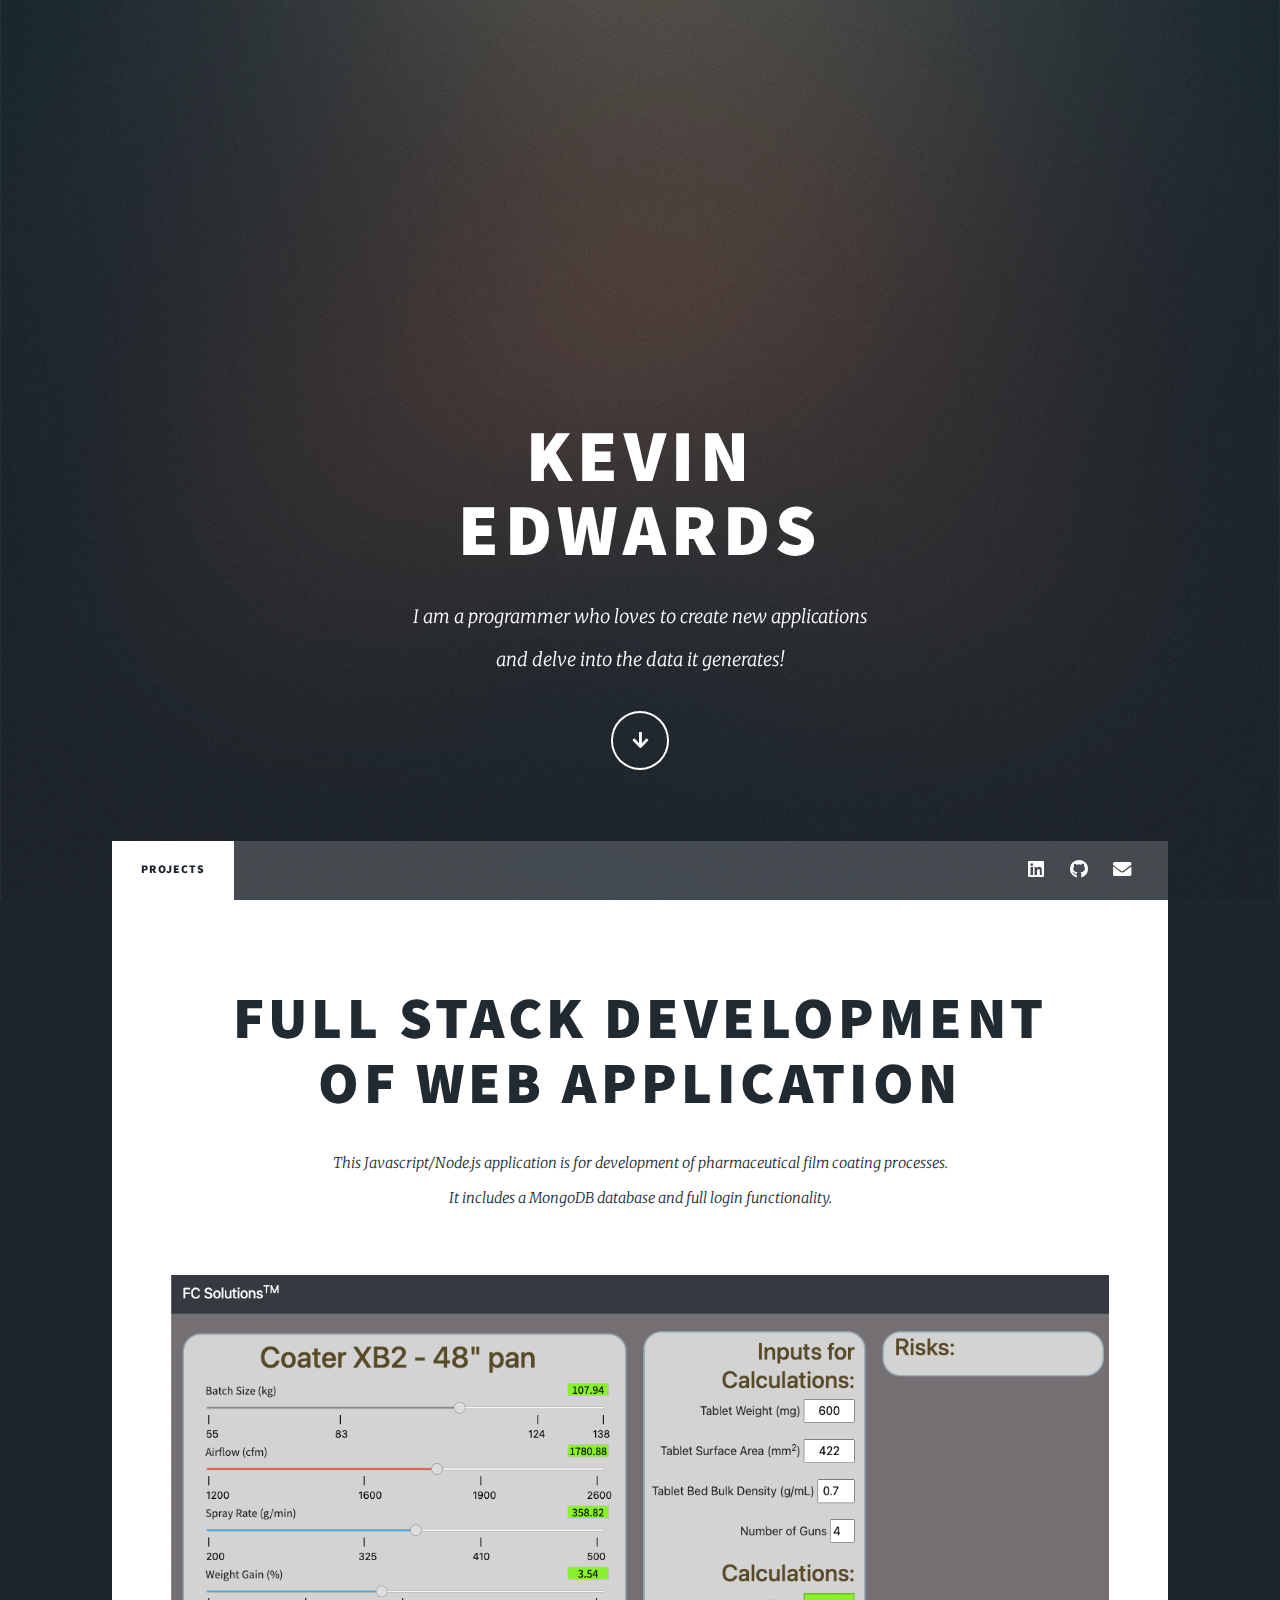
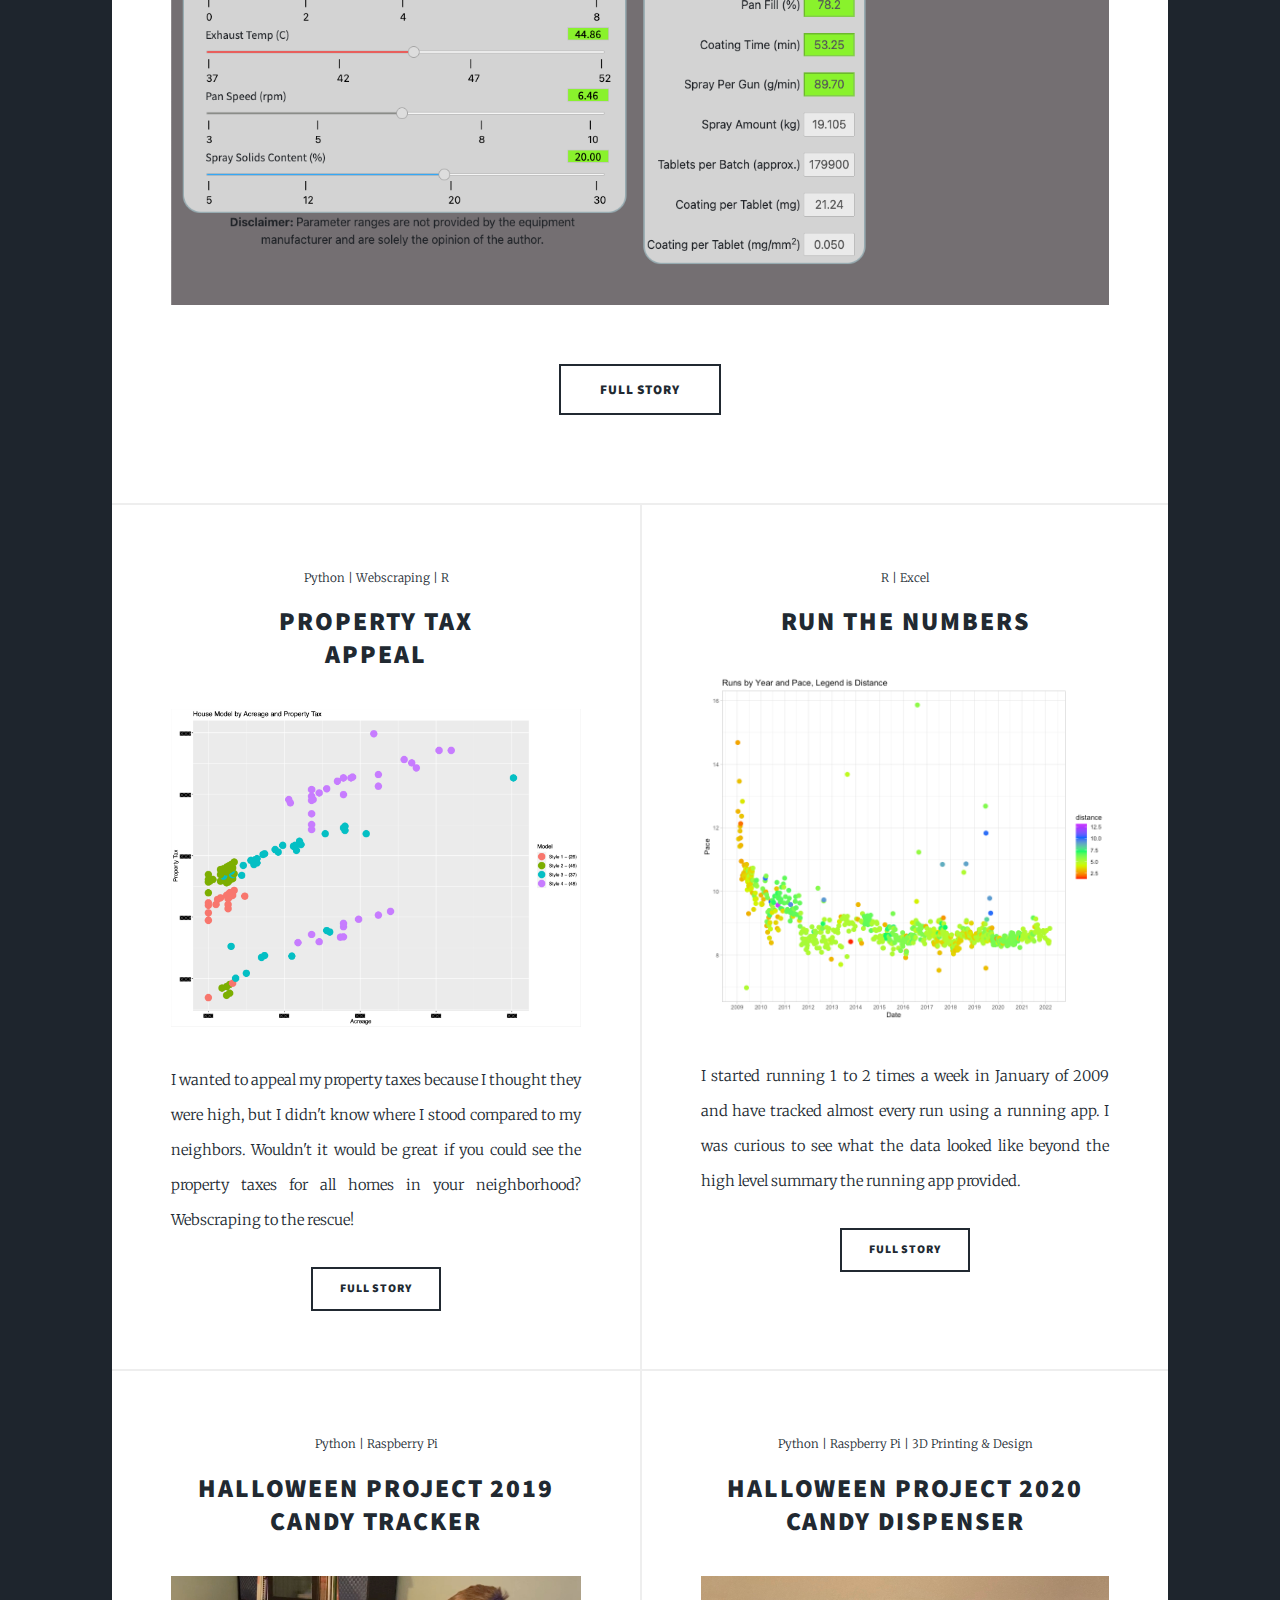
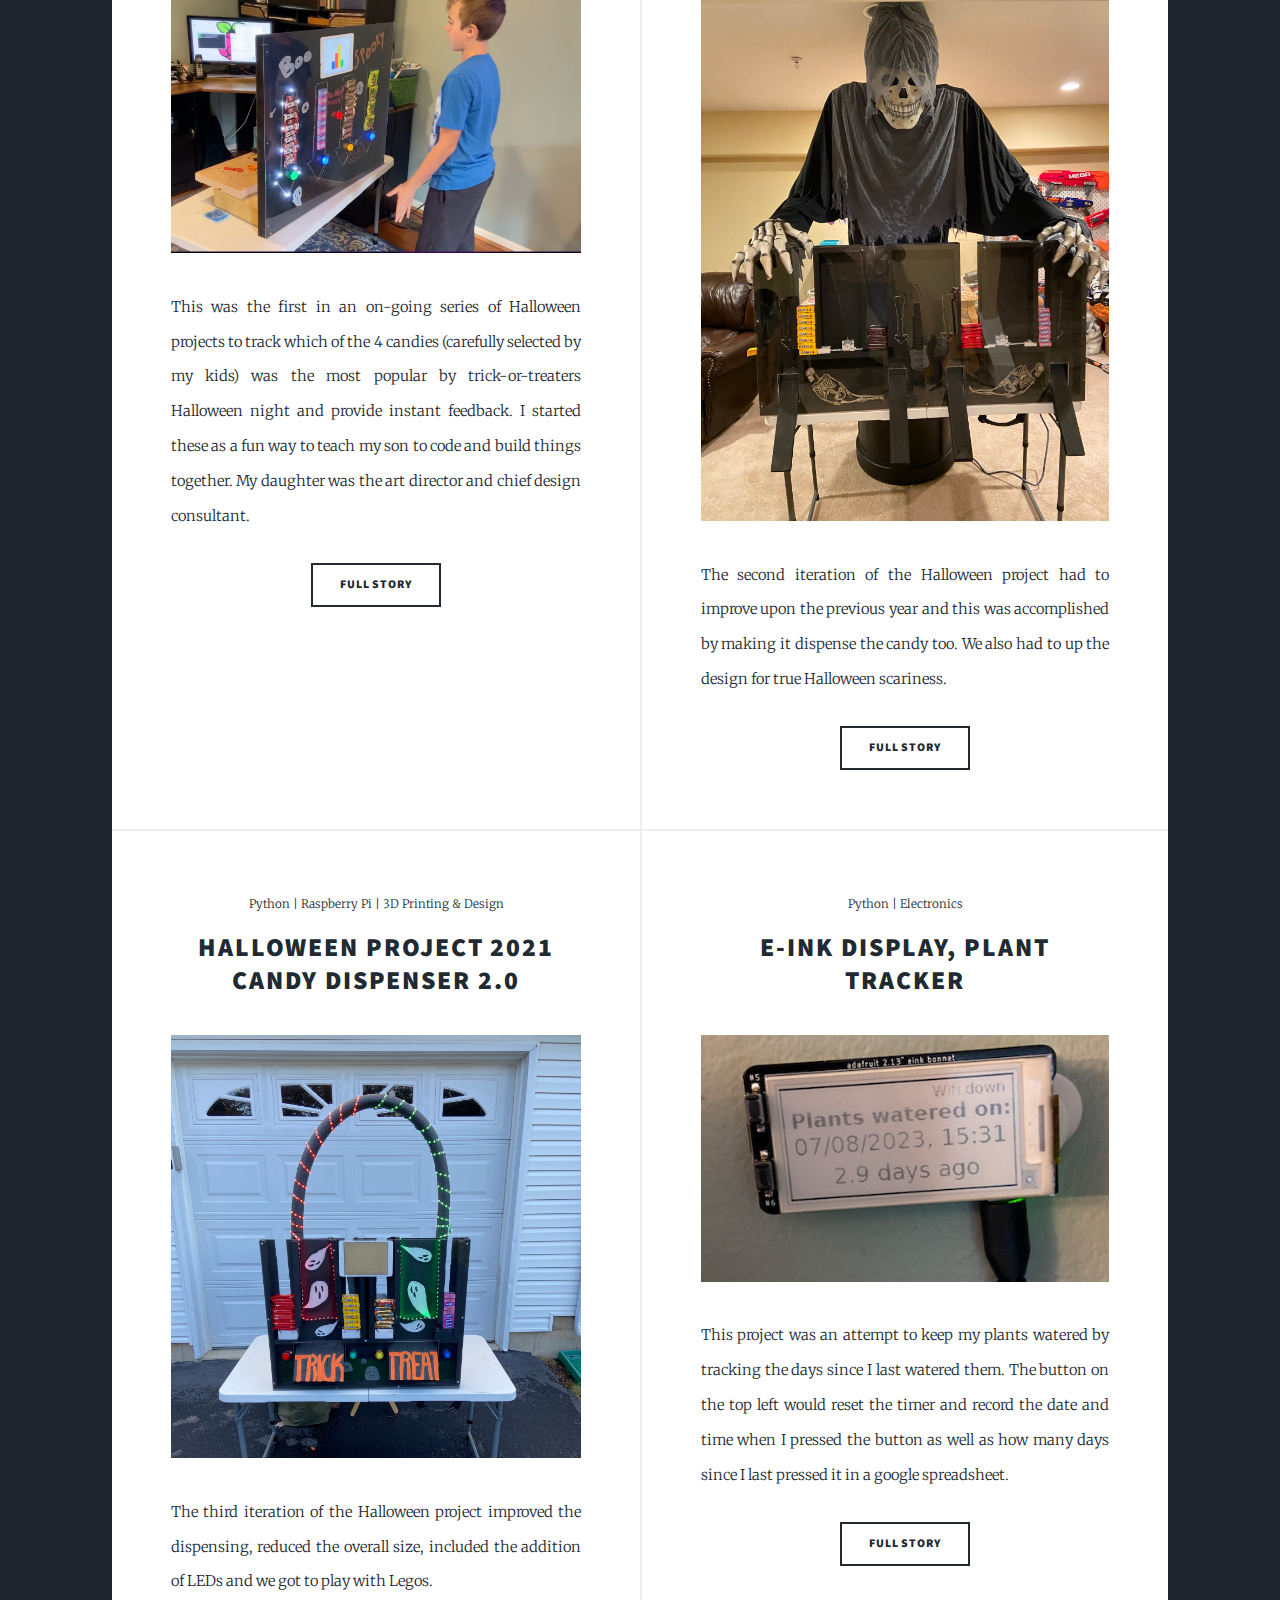
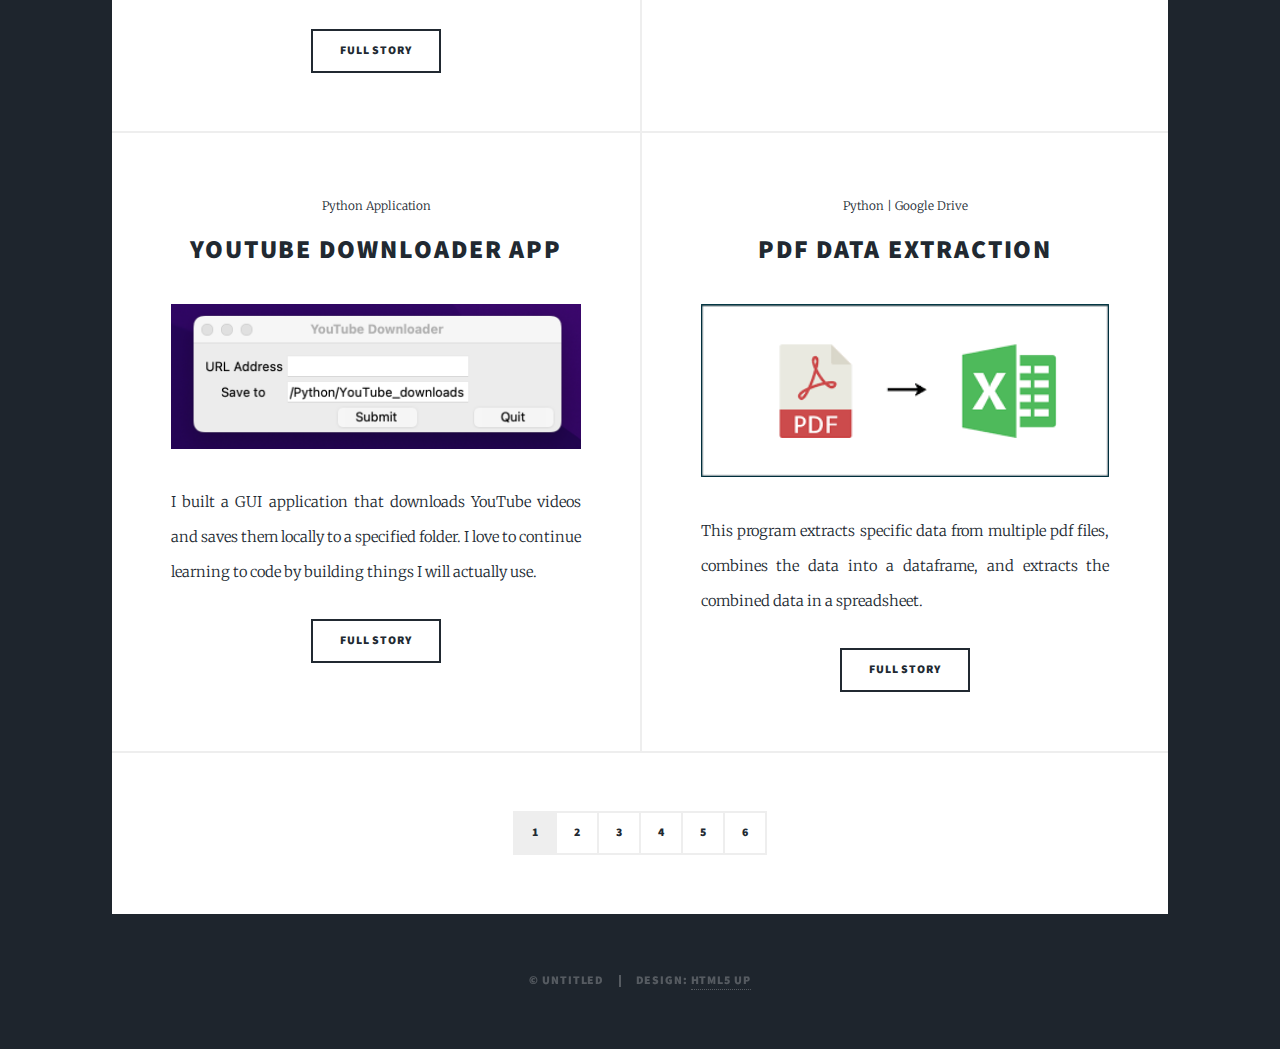
==== index.html @ 6d611a6f "Update index.html" ====
<!DOCTYPE HTML>
<!--
https://www.youtube.com/watch?v=u-RLu_8kwA0
-->
<html>
	<head>
		<title>Kevin Edwards</title>
		<meta charset="utf-8" />
		<meta name="viewport" content="width=device-width, initial-scale=1, user-scalable=no" />
		<link rel="stylesheet" href="assets/css/main.css" />
		<noscript><link rel="stylesheet" href="assets/css/noscript.css" /></noscript>
	</head>
	<body class="is-preload">

		<!-- Wrapper -->
			<div id="wrapper" class="fade-in">

				<!-- Intro -->
					<div id="intro">
						<h1>Kevin<br />
						Edwards</h1>
						<p>I am a programmer who loves to create new applications <br />and delve into the data it generates!</p>
						<ul class="actions">
							<li><a href="#header" class="button icon solid solo fa-arrow-down scrolly">Continue</a></li>
						</ul>
					</div>

				<!-- Header -->
					<!-- <header id="header">
						<a href="index.html" class="logo">Massively</a>
					</header> -->

				<!-- Nav -->
					<nav id="nav">
						<ul class="links">
							<li class="active"><a href="index.html">Projects</a></li>
							<!-- <li><a href="generic.html">Generic Page</a></li> -->
							<!-- <li><a href="elements.html">Elements Reference</a></li> -->
						</ul>
						<ul class="icons">
							<li><a href="https://www.linkedin.com/in/kevin-edwards-a8335911/" class="icon brands fa-linkedin"><span class="label">LinkedIn</span></a></li>
							<li><a href="https://github.com/kedwards0107" class="icon brands fa-github"><span class="label">GitHub</span></a></li>
							<li><a href="mailto: kedwards0107@gmail.com" class="icon solid fa-envelope"><span class="label">Email</span></a></li>
						</ul>
					</nav>

				<!-- Main -->
					<div id="main">

						<!-- Featured Post -->
							<article class="post featured">
								<header class="major">
									<!-- <span class="date">April 25, 2017</span> -->
									<h2><a href="webapp.html">Full Stack Development <br />
									of Web Application</a></h2>
									<p>This Javascript/Node.js application is for development of pharmaceutical film coating processes. <br />
										It includes a MongoDB database and full login functionality.</p>
								</header>
								<a href="webapp.html" class="image main"><img src="images/web_app4.png" alt="" /></a>
								<ul class="actions special">
									<li><a href="webapp.html" class="button large">Full Story</a></li>
								</ul>
							</article>

						<!-- Posts -->
							<section class="posts">
								<article>
									<header>
										<span class="date">Python | Webscraping | R</span>
										<h2><a href="Property_tax.html">Property Tax<br />
										Appeal </a></h2>
									</header>
									<a href="Property_tax.html" class="image fit"><img src="images/Property_tax.png" alt="" /></a>
									<p>I wanted to appeal my property taxes because I thought they were high, but I didn't know where I stood compared to my neighbors. Wouldn't it would be great if you could see the property taxes for all homes in your neighborhood? Webscraping to the rescue! </p>
									<ul class="actions special">
										<li><a href="Property_tax.html" class="button">Full Story</a></li>
									</ul>
								</article>
								<article>
									<header>
										<span class="date"> R | Excel</span>
										<h2><a href="Run_Data.html">Run the Numbers</a></h2>
									</header>
									<a href="Run_Data.html" class="image fit"><img src="images/Runs_Year_Pace.png" alt="" /></a>
									<p>I started running 1 to 2 times a week in January of 2009 and have tracked almost every run using a running app. I was curious to see what the data looked like beyond the high level summary the running app provided. </p>
									<ul class="actions special">
										<li><a href="Run_Data.html" class="button">Full Story</a></li>
									</ul>
								</article>
								<article>
									<header>
										<span class="date">Python | Raspberry Pi </span>
										<h2><a href="halloween2019.html">Halloween Project 2019<br />
										Candy Tracker</a></h2>
									</header>
									<a href="halloween2019.html" class="image fit"><img src="images/2019_finished.jpg" alt="" /></a>
									<p>This was the first in an on-going series of Halloween projects to track which of the 4 candies (carefully selected by my kids) was the most popular by trick-or-treaters Halloween night and provide instant feedback. I started these as a fun way to teach my son to code and build things together. My daughter was the art director and chief design consultant.</p>
									<ul class="actions special">
										<li><a href="halloween2019.html" class="button">Full Story</a></li>
									</ul>
								</article>
								<article>
									<header>
										<span class="date">Python | Raspberry Pi | 3D Printing & Design</span>
										<h2><a href="halloween2020.html">Halloween Project 2020<br />
										Candy Dispenser</a></h2>
									</header>
									<a href="halloween2020.html" class="image fit"><img src="images/2020_finished.jpg" alt="" /></a>
									<p>The second iteration of the Halloween project had to improve upon the previous year and this was accomplished by making it dispense the candy too. We also had to up the design for true Halloween scariness.</p>
									<ul class="actions special">
										<li><a href="halloween2020.html" class="button">Full Story</a></li>
									</ul>
								</article>
								<article>
									<header>
										<span class="date">Python | Raspberry Pi | 3D Printing & Design</span>
										<h2><a href="halloween2021.html">Halloween Project 2021<br />
										candy dispenser 2.0</a></h2>
									</header>
									<a href="halloween2021.html" class="image fit"><img src="images/2021_finished2.JPG" alt="" /></a>
									<p>The third iteration of the Halloween project improved the dispensing, reduced the overall size, included the addition of LEDs and we got to play with Legos.</p>
									<ul class="actions special">
										<li><a href="halloween2021.html" class="button">Full Story</a></li>
									</ul>
								</article>
								<article>
									<header>
										<span class="date">Python | Electronics </span>
										<h2><a href="#">E-Ink Display, Plant Tracker</a></h2>
									</header>
									<a href="eink.html" class="image fit"><img src="images/eink.png" alt="" /></a>
									<p> This project was an attempt to keep my plants watered by tracking the days since I last watered them. The button on the top left would reset the timer and record the date and time when I pressed the button as well as how many days since I last pressed it in a google spreadsheet.</p>
									<ul class="actions special">
										<li><a href="eink.html" class="button">Full Story</a></li>
									</ul>
								</article>
								<article>
									<header>
										<span class="date">Python Application</span>
										<h2><a href="YouTubeApp.html">YouTube Downloader App</a></h2>
									</header>
									<a href="YouTubeApp.html" class="image fit"><img src="images/YouTube_App_picture.png" alt="" /></a>
									<p> I built a GUI application that downloads YouTube videos and saves them locally to a specified folder. I love to continue learning to code by building things I will actually use.</p>
									<ul class="actions special">
										<li><a href="YouTubeApp.html" class="button">Full Story</a></li>
									</ul>
								</article>
								<article>
									<header>
										<span class="date">Python | Google Drive </span>
										<h2><a href="#">PDF Data Extraction</a></h2>
									</header>
									<a href="#" class="image fit"><img src="images/pdf_to_excel.png" alt="" /></a>
									<p> This program extracts specific data from multiple pdf files, combines the data into a dataframe, and extracts the combined data in a spreadsheet.</p>
									<ul class="actions special">
										<li><a href="pdf.html" class="button">Full Story</a></li>
									</ul>
								</article>
								
<!-- 								<article>
									<header>
										<span class="date">Python | Webscraping | R</span>
										<h2><a href="#">Under Construction</a></h2>
									</header>
									<a href="#" class="image fit"><img src="https://images.unsplash.com/photo-1625470496744-a01bf36a262f?ixlib=rb-1.2.1&ixid=MnwxMjA3fDB8MHxzZWFyY2h8NXx8dW5kZXIlMjBjb25zdHJ1Y3Rpb258ZW58MHx8MHx8&auto=format&fit=crop&w=500&q=60" alt="" /></a>
									<p> Thank you for your patience as we work to bring you more programming and data analytic magic.</p>
									<ul class="actions special">
										<li><a href="#" class="button">Full Story</a></li>
									</ul>
								</article> -->
							</section>

						<!-- Footer -->
							<footer>
								<div class="pagination">
									<!--<a href="#" class="previous">Prev</a>-->
									<a href="index.html" class="page active">1</a>
									<a href="webapp.html" class="page">2</a>
									<a href="halloween2019.html" class="page">3</a>
									<!-- <span class="extra">&hellip;</span> -->
									<a href="halloween2020.html" class="page">4</a>
									<a href="halloween2021.html" class="page">5</a>
									<a href="Property_tax.html" class="page">6</a>
									<!-- <a href="#" class="next">Next</a> -->
								</div>
							</footer>

					</div>

				<!-- Footer -->
					<!-- <footer id="footer">
						<section>
							<form method="post" action="#">
								<div class="fields">
									<div class="field">
										<label for="name">Name</label>
										<input type="text" name="name" id="name" />
									</div>
									<div class="field">
										<label for="email">Email</label>
										<input type="text" name="email" id="email" />
									</div>
									<div class="field">
										<label for="message">Message</label>
										<textarea name="message" id="message" rows="3"></textarea>
									</div>
								</div>
								<ul class="actions">
									<li><input type="submit" value="Send Message" /></li>
								</ul>
							</form>
						</section>
						<section class="split contact">
							<section class="alt">
								<h3>Address</h3>
								<p>1234 Somewhere Road #87257<br />
								Nashville, TN 00000-0000</p>
							</section>
							<section>
								<h3>Phone</h3>
								<p><a href="#">(000) 000-0000</a></p>
							</section>
							<section>
								<h3>Email</h3>
								<p><a href="#">info@untitled.tld</a></p>
							</section>
							<section>
								<h3>Social</h3>
								<ul class="icons alt">
									<li><a href="#" class="icon brands alt fa-twitter"><span class="label">Twitter</span></a></li>
									<li><a href="#" class="icon brands alt fa-facebook-f"><span class="label">Facebook</span></a></li>
									<li><a href="#" class="icon brands alt fa-instagram"><span class="label">Instagram</span></a></li>
									<li><a href="#" class="icon brands alt fa-github"><span class="label">GitHub</span></a></li>
								</ul>
							</section>
						</section>
					</footer> -->

				<!-- Copyright -->
					<div id="copyright">
						<ul><li>&copy; Untitled</li><li>Design: <a href="https://html5up.net">HTML5 UP</a></li></ul>
					</div>

			</div>

		<!-- Scripts -->
			<script src="assets/js/jquery.min.js"></script>
			<script src="assets/js/jquery.scrollex.min.js"></script>
			<script src="assets/js/jquery.scrolly.min.js"></script>
			<script src="assets/js/browser.min.js"></script>
			<script src="assets/js/breakpoints.min.js"></script>
			<script src="assets/js/util.js"></script>
			<script src="assets/js/main.js"></script>

	</body>
</html>
---- assets/css/main.css ----
@import url(fontawesome-all.min.css);
@import url("https://fonts.googleapis.com/css?family=Merriweather:300,700,300italic,700italic|Source+Sans+Pro:900");

/*
	Massively by HTML5 UP
	html5up.net | @ajlkn
	Free for personal and commercial use under the CCA 3.0 license (html5up.net/license)
*/

html, body, div, span, applet, object,
iframe, h1, h2, h3, h4, h5, h6, p, blockquote,
pre, a, abbr, acronym, address, big, cite,
code, del, dfn, em, img, ins, kbd, q, s, samp,
small, strike, strong, sub, sup, tt, var, b,
u, i, center, dl, dt, dd, ol, ul, li, fieldset,
form, label, legend, table, caption, tbody,
tfoot, thead, tr, th, td, article, aside,
canvas, details, embed, figure, figcaption,
footer, header, hgroup, menu, nav, output, ruby,
section, summary, time, mark, audio, video {
	margin: 0;
	padding: 0;
	border: 0;
	font-size: 100%;
	font: inherit;
	vertical-align: baseline;}

article, aside, details, figcaption, figure,
footer, header, hgroup, menu, nav, section {
	display: block;}

body {
	line-height: 1;
}

ol, ul {
	list-style: none;
}

blockquote, q {
	quotes: none;
}

	blockquote:before, blockquote:after, q:before, q:after {
		content: '';
		content: none;
	}

table {
	border-collapse: collapse;
	border-spacing: 0;
}

body {
	-webkit-text-size-adjust: none;
}

mark {
	background-color: transparent;
	color: inherit;
}

input::-moz-focus-inner {
	border: 0;
	padding: 0;
}

input, select, textarea {
	-moz-appearance: none;
	-webkit-appearance: none;
	-ms-appearance: none;
	appearance: none;
}

/* Basic */

	@-ms-viewport {
		width: device-width;
	}

	body {
		-ms-overflow-style: scrollbar;
	}

	@media screen and (max-width: 480px) {

		html, body {
			min-width: 320px;
		}

	}

	html {
		box-sizing: border-box;
	}

	*, *:before, *:after {
		box-sizing: inherit;
	}

	body {
		background-color: #1e252d;
	}

		body.is-preload *, body.is-preload *:before, body.is-preload *:after {
			-moz-animation: none !important;
			-webkit-animation: none !important;
			-ms-animation: none !important;
			animation: none !important;
			-moz-transition: none !important;
			-webkit-transition: none !important;
			-ms-transition: none !important;
			transition: none !important;
		}

/* Type */

	html {
		font-size: 16pt;
	}

		@media screen and (max-width: 1680px) {

			html {
				font-size: 12pt;
			}

		}

		@media screen and (max-width: 1280px) {

			html {
				font-size: 11pt;
			}

		}

		@media screen and (max-width: 360px) {

			html {
				font-size: 10pt;
			}

		}

	body {
		color: #212931;
	}

	body, input, select, textarea {
		font-family: "Merriweather", Georgia, serif;
		font-weight: 300;
		font-size: 1rem;
		line-height: 2.375;
	}

	a {
		-moz-transition: color 0.2s ease-in-out, background-color 0.2s ease-in-out, border-color 0.2s ease-in-out, box-shadow 0.2s ease-in-out;
		-webkit-transition: color 0.2s ease-in-out, background-color 0.2s ease-in-out, border-color 0.2s ease-in-out, box-shadow 0.2s ease-in-out;
		-ms-transition: color 0.2s ease-in-out, background-color 0.2s ease-in-out, border-color 0.2s ease-in-out, box-shadow 0.2s ease-in-out;
		transition: color 0.2s ease-in-out, background-color 0.2s ease-in-out, border-color 0.2s ease-in-out, box-shadow 0.2s ease-in-out;
		border-bottom: dotted 1px;
		text-decoration: none;
	}

		a:hover {
			border-bottom-color: transparent;
		}

	strong, b {
		font-weight: 600;
	}

	em, i {
		font-style: italic;
	}

	p {
		text-align: justify;
		margin: 0 0 2rem 0;
	}

	h1, h2, h3, h4, h5, h6 {
		font-family: "Source Sans Pro", Helvetica, sans-serif;
		font-weight: 900;
		line-height: 1.5;
		letter-spacing: 0.075em;
		text-transform: uppercase;
		margin: 0 0 1rem 0;
	}

		h1 a, h2 a, h3 a, h4 a, h5 a, h6 a {
			border-bottom: 0;
			color: inherit;
			text-decoration: none;
		}

	h1 {
		font-size: 4rem;
		line-height: 1.1;
		margin: 0 0 2rem 0;
	}

	h2 {
		font-size: 1.75rem;
		line-height: 1.3;
		margin: 0 0 1.5rem 0;
	}

	h3 {
		font-size: 1.25rem;
		margin: 0 0 1.5rem 0;
	}

	h4 {
		font-size: 1rem;
	}

	h5 {
		font-size: 0.9rem;
	}

	h6 {
		font-size: 0.8rem;
	}

	sub {
		font-size: 0.8rem;
		position: relative;
		top: 0.5rem;
	}

	sup {
		font-size: 0.8rem;
		position: relative;
		top: -0.5rem;
	}

	blockquote {
		border-left: solid 4px;
		font-style: italic;
		margin: 0 0 2rem 0;
		padding: 0.5rem 0 0.5rem 2rem;
	}

	code {
		border: solid 2px;
		font-family: "Courier New", monospace;
		font-size: 0.9rem;
		margin: 0 0.25rem;
		padding: 0.25rem 0.65rem;
	}

	pre {
		-webkit-overflow-scrolling: touch;
		font-family: "Courier New", monospace;
		font-size: 0.9rem;
		margin: 0 0 2rem 0;
	}

		pre code {
			display: block;
			line-height: 1.75;
			padding: 1rem 1.5rem;
			overflow-x: auto;
		}

	hr {
		border: 0;
		border-bottom: solid 2px;
		margin: 3rem 0;
	}

		hr.major {
			margin: 5rem 0;
		}

	.align-left {
		text-align: left;
	}

	.align-center {
		text-align: center;
	}

	.align-right {
		text-align: right;
	}

	input, select, textarea {
		color: #212931;
	}

	a {
		color: #212931;
		border-bottom-color: rgba(33, 41, 49, 0.5);
	}

		a:hover {
			border-bottom-color: transparent;
			color: #18bfef !important;
		}

	strong, b {
		color: #212931;
	}

	h1, h2, h3, h4, h5, h6 {
		color: #212931;
	}

	blockquote {
		border-left-color: #eeeeee;
	}

	code {
		background: rgba(220, 220, 220, 0.25);
		border-color: #eeeeee;
	}

	hr {
		border-bottom-color: #eeeeee;
	}

/* Row */

	.row {
		display: flex;
		flex-wrap: wrap;
		box-sizing: border-box;
		align-items: stretch;
	}

		.row > * {
			box-sizing: border-box;
		}

		.row.gtr-uniform > * > :last-child {
			margin-bottom: 0;
		}

		.row.aln-left {
			justify-content: flex-start;
		}

		.row.aln-center {
			justify-content: center;
		}

		.row.aln-right {
			justify-content: flex-end;
		}

		.row.aln-top {
			align-items: flex-start;
		}

		.row.aln-middle {
			align-items: center;
		}

		.row.aln-bottom {
			align-items: flex-end;
		}

		.row > .imp {
			order: -1;
		}

		.row > .col-1 {
			width: 8.33333%;
		}

		.row > .off-1 {
			margin-left: 8.33333%;
		}

		.row > .col-2 {
			width: 16.66667%;
		}

		.row > .off-2 {
			margin-left: 16.66667%;
		}

		.row > .col-3 {
			width: 25%;
		}

		.row > .off-3 {
			margin-left: 25%;
		}

		.row > .col-4 {
			width: 33.33333%;
		}

		.row > .off-4 {
			margin-left: 33.33333%;
		}

		.row > .col-5 {
			width: 41.66667%;
		}

		.row > .off-5 {
			margin-left: 41.66667%;
		}

		.row > .col-6 {
			width: 50%;
		}

		.row > .off-6 {
			margin-left: 50%;
		}

		.row > .col-7 {
			width: 58.33333%;
		}

		.row > .off-7 {
			margin-left: 58.33333%;
		}

		.row > .col-8 {
			width: 66.66667%;
		}

		.row > .off-8 {
			margin-left: 66.66667%;
		}

		.row > .col-9 {
			width: 75%;
		}

		.row > .off-9 {
			margin-left: 75%;
		}

		.row > .col-10 {
			width: 83.33333%;
		}

		.row > .off-10 {
			margin-left: 83.33333%;
		}

		.row > .col-11 {
			width: 91.66667%;
		}

		.row > .off-11 {
			margin-left: 91.66667%;
		}

		.row > .col-12 {
			width: 100%;
		}

		.row > .off-12 {
			margin-left: 100%;
		}

		.row.gtr-0 {
			margin-top: 0;
			margin-left: 0rem;
		}

			.row.gtr-0 > * {
				padding: 0 0 0 0rem;
			}

			.row.gtr-0.gtr-uniform {
				margin-top: 0rem;
			}

				.row.gtr-0.gtr-uniform > * {
					padding-top: 0rem;
				}

		.row.gtr-25 {
			margin-top: 0;
			margin-left: -0.375rem;
		}

			.row.gtr-25 > * {
				padding: 0 0 0 0.375rem;
			}

			.row.gtr-25.gtr-uniform {
				margin-top: -0.375rem;
			}

				.row.gtr-25.gtr-uniform > * {
					padding-top: 0.375rem;
				}

		.row.gtr-50 {
			margin-top: 0;
			margin-left: -0.75rem;
		}

			.row.gtr-50 > * {
				padding: 0 0 0 0.75rem;
			}

			.row.gtr-50.gtr-uniform {
				margin-top: -0.75rem;
			}

				.row.gtr-50.gtr-uniform > * {
					padding-top: 0.75rem;
				}

		.row {
			margin-top: 0;
			margin-left: -1.5rem;
		}

			.row > * {
				padding: 0 0 0 1.5rem;
			}

			.row.gtr-uniform {
				margin-top: -1.5rem;
			}

				.row.gtr-uniform > * {
					padding-top: 1.5rem;
				}

		.row.gtr-150 {
			margin-top: 0;
			margin-left: -2.25rem;
		}

			.row.gtr-150 > * {
				padding: 0 0 0 2.25rem;
			}

			.row.gtr-150.gtr-uniform {
				margin-top: -2.25rem;
			}

				.row.gtr-150.gtr-uniform > * {
					padding-top: 2.25rem;
				}

		.row.gtr-200 {
			margin-top: 0;
			margin-left: -3rem;
		}

			.row.gtr-200 > * {
				padding: 0 0 0 3rem;
			}

			.row.gtr-200.gtr-uniform {
				margin-top: -3rem;
			}

				.row.gtr-200.gtr-uniform > * {
					padding-top: 3rem;
				}

		@media screen and (max-width: 1680px) {

			.row {
				display: flex;
				flex-wrap: wrap;
				box-sizing: border-box;
				align-items: stretch;
			}

				.row > * {
					box-sizing: border-box;
				}

				.row.gtr-uniform > * > :last-child {
					margin-bottom: 0;
				}

				.row.aln-left {
					justify-content: flex-start;
				}

				.row.aln-center {
					justify-content: center;
				}

				.row.aln-right {
					justify-content: flex-end;
				}

				.row.aln-top {
					align-items: flex-start;
				}

				.row.aln-middle {
					align-items: center;
				}

				.row.aln-bottom {
					align-items: flex-end;
				}

				.row > .imp-xlarge {
					order: -1;
				}

				.row > .col-1-xlarge {
					width: 8.33333%;
				}

				.row > .off-1-xlarge {
					margin-left: 8.33333%;
				}

				.row > .col-2-xlarge {
					width: 16.66667%;
				}

				.row > .off-2-xlarge {
					margin-left: 16.66667%;
				}

				.row > .col-3-xlarge {
					width: 25%;
				}

				.row > .off-3-xlarge {
					margin-left: 25%;
				}

				.row > .col-4-xlarge {
					width: 33.33333%;
				}

				.row > .off-4-xlarge {
					margin-left: 33.33333%;
				}

				.row > .col-5-xlarge {
					width: 41.66667%;
				}

				.row > .off-5-xlarge {
					margin-left: 41.66667%;
				}

				.row > .col-6-xlarge {
					width: 50%;
				}

				.row > .off-6-xlarge {
					margin-left: 50%;
				}

				.row > .col-7-xlarge {
					width: 58.33333%;
				}

				.row > .off-7-xlarge {
					margin-left: 58.33333%;
				}

				.row > .col-8-xlarge {
					width: 66.66667%;
				}

				.row > .off-8-xlarge {
					margin-left: 66.66667%;
				}

				.row > .col-9-xlarge {
					width: 75%;
				}

				.row > .off-9-xlarge {
					margin-left: 75%;
				}

				.row > .col-10-xlarge {
					width: 83.33333%;
				}

				.row > .off-10-xlarge {
					margin-left: 83.33333%;
				}

				.row > .col-11-xlarge {
					width: 91.66667%;
				}

				.row > .off-11-xlarge {
					margin-left: 91.66667%;
				}

				.row > .col-12-xlarge {
					width: 100%;
				}

				.row > .off-12-xlarge {
					margin-left: 100%;
				}

				.row.gtr-0 {
					margin-top: 0;
					margin-left: 0rem;
				}

					.row.gtr-0 > * {
						padding: 0 0 0 0rem;
					}

					.row.gtr-0.gtr-uniform {
						margin-top: 0rem;
					}

						.row.gtr-0.gtr-uniform > * {
							padding-top: 0rem;
						}

				.row.gtr-25 {
					margin-top: 0;
					margin-left: -0.375rem;
				}

					.row.gtr-25 > * {
						padding: 0 0 0 0.375rem;
					}

					.row.gtr-25.gtr-uniform {
						margin-top: -0.375rem;
					}

						.row.gtr-25.gtr-uniform > * {
							padding-top: 0.375rem;
						}

				.row.gtr-50 {
					margin-top: 0;
					margin-left: -0.75rem;
				}

					.row.gtr-50 > * {
						padding: 0 0 0 0.75rem;
					}

					.row.gtr-50.gtr-uniform {
						margin-top: -0.75rem;
					}

						.row.gtr-50.gtr-uniform > * {
							padding-top: 0.75rem;
						}

				.row {
					margin-top: 0;
					margin-left: -1.5rem;
				}

					.row > * {
						padding: 0 0 0 1.5rem;
					}

					.row.gtr-uniform {
						margin-top: -1.5rem;
					}

						.row.gtr-uniform > * {
							padding-top: 1.5rem;
						}

				.row.gtr-150 {
					margin-top: 0;
					margin-left: -2.25rem;
				}

					.row.gtr-150 > * {
						padding: 0 0 0 2.25rem;
					}

					.row.gtr-150.gtr-uniform {
						margin-top: -2.25rem;
					}

						.row.gtr-150.gtr-uniform > * {
							padding-top: 2.25rem;
						}

				.row.gtr-200 {
					margin-top: 0;
					margin-left: -3rem;
				}

					.row.gtr-200 > * {
						padding: 0 0 0 3rem;
					}

					.row.gtr-200.gtr-uniform {
						margin-top: -3rem;
					}

						.row.gtr-200.gtr-uniform > * {
							padding-top: 3rem;
						}

		}

		@media screen and (max-width: 1280px) {

			.row {
				display: flex;
				flex-wrap: wrap;
				box-sizing: border-box;
				align-items: stretch;
			}

				.row > * {
					box-sizing: border-box;
				}

				.row.gtr-uniform > * > :last-child {
					margin-bottom: 0;
				}

				.row.aln-left {
					justify-content: flex-start;
				}

				.row.aln-center {
					justify-content: center;
				}

				.row.aln-right {
					justify-content: flex-end;
				}

				.row.aln-top {
					align-items: flex-start;
				}

				.row.aln-middle {
					align-items: center;
				}

				.row.aln-bottom {
					align-items: flex-end;
				}

				.row > .imp-large {
					order: -1;
				}

				.row > .col-1-large {
					width: 8.33333%;
				}

				.row > .off-1-large {
					margin-left: 8.33333%;
				}

				.row > .col-2-large {
					width: 16.66667%;
				}

				.row > .off-2-large {
					margin-left: 16.66667%;
				}

				.row > .col-3-large {
					width: 25%;
				}

				.row > .off-3-large {
					margin-left: 25%;
				}

				.row > .col-4-large {
					width: 33.33333%;
				}

				.row > .off-4-large {
					margin-left: 33.33333%;
				}

				.row > .col-5-large {
					width: 41.66667%;
				}

				.row > .off-5-large {
					margin-left: 41.66667%;
				}

				.row > .col-6-large {
					width: 50%;
				}

				.row > .off-6-large {
					margin-left: 50%;
				}

				.row > .col-7-large {
					width: 58.33333%;
				}

				.row > .off-7-large {
					margin-left: 58.33333%;
				}

				.row > .col-8-large {
					width: 66.66667%;
				}

				.row > .off-8-large {
					margin-left: 66.66667%;
				}

				.row > .col-9-large {
					width: 75%;
				}

				.row > .off-9-large {
					margin-left: 75%;
				}

				.row > .col-10-large {
					width: 83.33333%;
				}

				.row > .off-10-large {
					margin-left: 83.33333%;
				}

				.row > .col-11-large {
					width: 91.66667%;
				}

				.row > .off-11-large {
					margin-left: 91.66667%;
				}

				.row > .col-12-large {
					width: 100%;
				}

				.row > .off-12-large {
					margin-left: 100%;
				}

				.row.gtr-0 {
					margin-top: 0;
					margin-left: 0rem;
				}

					.row.gtr-0 > * {
						padding: 0 0 0 0rem;
					}

					.row.gtr-0.gtr-uniform {
						margin-top: 0rem;
					}

						.row.gtr-0.gtr-uniform > * {
							padding-top: 0rem;
						}

				.row.gtr-25 {
					margin-top: 0;
					margin-left: -0.375rem;
				}

					.row.gtr-25 > * {
						padding: 0 0 0 0.375rem;
					}

					.row.gtr-25.gtr-uniform {
						margin-top: -0.375rem;
					}

						.row.gtr-25.gtr-uniform > * {
							padding-top: 0.375rem;
						}

				.row.gtr-50 {
					margin-top: 0;
					margin-left: -0.75rem;
				}

					.row.gtr-50 > * {
						padding: 0 0 0 0.75rem;
					}

					.row.gtr-50.gtr-uniform {
						margin-top: -0.75rem;
					}

						.row.gtr-50.gtr-uniform > * {
							padding-top: 0.75rem;
						}

				.row {
					margin-top: 0;
					margin-left: -1.5rem;
				}

					.row > * {
						padding: 0 0 0 1.5rem;
					}

					.row.gtr-uniform {
						margin-top: -1.5rem;
					}

						.row.gtr-uniform > * {
							padding-top: 1.5rem;
						}

				.row.gtr-150 {
					margin-top: 0;
					margin-left: -2.25rem;
				}

					.row.gtr-150 > * {
						padding: 0 0 0 2.25rem;
					}

					.row.gtr-150.gtr-uniform {
						margin-top: -2.25rem;
					}

						.row.gtr-150.gtr-uniform > * {
							padding-top: 2.25rem;
						}

				.row.gtr-200 {
					margin-top: 0;
					margin-left: -3rem;
				}

					.row.gtr-200 > * {
						padding: 0 0 0 3rem;
					}

					.row.gtr-200.gtr-uniform {
						margin-top: -3rem;
					}

						.row.gtr-200.gtr-uniform > * {
							padding-top: 3rem;
						}

		}

		@media screen and (max-width: 980px) {

			.row {
				display: flex;
				flex-wrap: wrap;
				box-sizing: border-box;
				align-items: stretch;
			}

				.row > * {
					box-sizing: border-box;
				}

				.row.gtr-uniform > * > :last-child {
					margin-bottom: 0;
				}

				.row.aln-left {
					justify-content: flex-start;
				}

				.row.aln-center {
					justify-content: center;
				}

				.row.aln-right {
					justify-content: flex-end;
				}

				.row.aln-top {
					align-items: flex-start;
				}

				.row.aln-middle {
					align-items: center;
				}

				.row.aln-bottom {
					align-items: flex-end;
				}

				.row > .imp-medium {
					order: -1;
				}

				.row > .col-1-medium {
					width: 8.33333%;
				}

				.row > .off-1-medium {
					margin-left: 8.33333%;
				}

				.row > .col-2-medium {
					width: 16.66667%;
				}

				.row > .off-2-medium {
					margin-left: 16.66667%;
				}

				.row > .col-3-medium {
					width: 25%;
				}

				.row > .off-3-medium {
					margin-left: 25%;
				}

				.row > .col-4-medium {
					width: 33.33333%;
				}

				.row > .off-4-medium {
					margin-left: 33.33333%;
				}

				.row > .col-5-medium {
					width: 41.66667%;
				}

				.row > .off-5-medium {
					margin-left: 41.66667%;
				}

				.row > .col-6-medium {
					width: 50%;
				}

				.row > .off-6-medium {
					margin-left: 50%;
				}

				.row > .col-7-medium {
					width: 58.33333%;
				}

				.row > .off-7-medium {
					margin-left: 58.33333%;
				}

				.row > .col-8-medium {
					width: 66.66667%;
				}

				.row > .off-8-medium {
					margin-left: 66.66667%;
				}

				.row > .col-9-medium {
					width: 75%;
				}

				.row > .off-9-medium {
					margin-left: 75%;
				}

				.row > .col-10-medium {
					width: 83.33333%;
				}

				.row > .off-10-medium {
					margin-left: 83.33333%;
				}

				.row > .col-11-medium {
					width: 91.66667%;
				}

				.row > .off-11-medium {
					margin-left: 91.66667%;
				}

				.row > .col-12-medium {
					width: 100%;
				}

				.row > .off-12-medium {
					margin-left: 100%;
				}

				.row.gtr-0 {
					margin-top: 0;
					margin-left: 0rem;
				}

					.row.gtr-0 > * {
						padding: 0 0 0 0rem;
					}

					.row.gtr-0.gtr-uniform {
						margin-top: 0rem;
					}

						.row.gtr-0.gtr-uniform > * {
							padding-top: 0rem;
						}

				.row.gtr-25 {
					margin-top: 0;
					margin-left: -0.375rem;
				}

					.row.gtr-25 > * {
						padding: 0 0 0 0.375rem;
					}

					.row.gtr-25.gtr-uniform {
						margin-top: -0.375rem;
					}

						.row.gtr-25.gtr-uniform > * {
							padding-top: 0.375rem;
						}

				.row.gtr-50 {
					margin-top: 0;
					margin-left: -0.75rem;
				}

					.row.gtr-50 > * {
						padding: 0 0 0 0.75rem;
					}

					.row.gtr-50.gtr-uniform {
						margin-top: -0.75rem;
					}

						.row.gtr-50.gtr-uniform > * {
							padding-top: 0.75rem;
						}

				.row {
					margin-top: 0;
					margin-left: -1.5rem;
				}

					.row > * {
						padding: 0 0 0 1.5rem;
					}

					.row.gtr-uniform {
						margin-top: -1.5rem;
					}

						.row.gtr-uniform > * {
							padding-top: 1.5rem;
						}

				.row.gtr-150 {
					margin-top: 0;
					margin-left: -2.25rem;
				}

					.row.gtr-150 > * {
						padding: 0 0 0 2.25rem;
					}

					.row.gtr-150.gtr-uniform {
						margin-top: -2.25rem;
					}

						.row.gtr-150.gtr-uniform > * {
							padding-top: 2.25rem;
						}

				.row.gtr-200 {
					margin-top: 0;
					margin-left: -3rem;
				}

					.row.gtr-200 > * {
						padding: 0 0 0 3rem;
					}

					.row.gtr-200.gtr-uniform {
						margin-top: -3rem;
					}

						.row.gtr-200.gtr-uniform > * {
							padding-top: 3rem;
						}

		}

		@media screen and (max-width: 736px) {

			.row {
				display: flex;
				flex-wrap: wrap;
				box-sizing: border-box;
				align-items: stretch;
			}

				.row > * {
					box-sizing: border-box;
				}

				.row.gtr-uniform > * > :last-child {
					margin-bottom: 0;
				}

				.row.aln-left {
					justify-content: flex-start;
				}

				.row.aln-center {
					justify-content: center;
				}

				.row.aln-right {
					justify-content: flex-end;
				}

				.row.aln-top {
					align-items: flex-start;
				}

				.row.aln-middle {
					align-items: center;
				}

				.row.aln-bottom {
					align-items: flex-end;
				}

				.row > .imp-small {
					order: -1;
				}

				.row > .col-1-small {
					width: 8.33333%;
				}

				.row > .off-1-small {
					margin-left: 8.33333%;
				}

				.row > .col-2-small {
					width: 16.66667%;
				}

				.row > .off-2-small {
					margin-left: 16.66667%;
				}

				.row > .col-3-small {
					width: 25%;
				}

				.row > .off-3-small {
					margin-left: 25%;
				}

				.row > .col-4-small {
					width: 33.33333%;
				}

				.row > .off-4-small {
					margin-left: 33.33333%;
				}

				.row > .col-5-small {
					width: 41.66667%;
				}

				.row > .off-5-small {
					margin-left: 41.66667%;
				}

				.row > .col-6-small {
					width: 50%;
				}

				.row > .off-6-small {
					margin-left: 50%;
				}

				.row > .col-7-small {
					width: 58.33333%;
				}

				.row > .off-7-small {
					margin-left: 58.33333%;
				}

				.row > .col-8-small {
					width: 66.66667%;
				}

				.row > .off-8-small {
					margin-left: 66.66667%;
				}

				.row > .col-9-small {
					width: 75%;
				}

				.row > .off-9-small {
					margin-left: 75%;
				}

				.row > .col-10-small {
					width: 83.33333%;
				}

				.row > .off-10-small {
					margin-left: 83.33333%;
				}

				.row > .col-11-small {
					width: 91.66667%;
				}

				.row > .off-11-small {
					margin-left: 91.66667%;
				}

				.row > .col-12-small {
					width: 100%;
				}

				.row > .off-12-small {
					margin-left: 100%;
				}

				.row.gtr-0 {
					margin-top: 0;
					margin-left: 0rem;
				}

					.row.gtr-0 > * {
						padding: 0 0 0 0rem;
					}

					.row.gtr-0.gtr-uniform {
						margin-top: 0rem;
					}

						.row.gtr-0.gtr-uniform > * {
							padding-top: 0rem;
						}

				.row.gtr-25 {
					margin-top: 0;
					margin-left: -0.375rem;
				}

					.row.gtr-25 > * {
						padding: 0 0 0 0.375rem;
					}

					.row.gtr-25.gtr-uniform {
						margin-top: -0.375rem;
					}

						.row.gtr-25.gtr-uniform > * {
							padding-top: 0.375rem;
						}

				.row.gtr-50 {
					margin-top: 0;
					margin-left: -0.75rem;
				}

					.row.gtr-50 > * {
						padding: 0 0 0 0.75rem;
					}

					.row.gtr-50.gtr-uniform {
						margin-top: -0.75rem;
					}

						.row.gtr-50.gtr-uniform > * {
							padding-top: 0.75rem;
						}

				.row {
					margin-top: 0;
					margin-left: -1.5rem;
				}

					.row > * {
						padding: 0 0 0 1.5rem;
					}

					.row.gtr-uniform {
						margin-top: -1.5rem;
					}

						.row.gtr-uniform > * {
							padding-top: 1.5rem;
						}

				.row.gtr-150 {
					margin-top: 0;
					margin-left: -2.25rem;
				}

					.row.gtr-150 > * {
						padding: 0 0 0 2.25rem;
					}

					.row.gtr-150.gtr-uniform {
						margin-top: -2.25rem;
					}

						.row.gtr-150.gtr-uniform > * {
							padding-top: 2.25rem;
						}

				.row.gtr-200 {
					margin-top: 0;
					margin-left: -3rem;
				}

					.row.gtr-200 > * {
						padding: 0 0 0 3rem;
					}

					.row.gtr-200.gtr-uniform {
						margin-top: -3rem;
					}

						.row.gtr-200.gtr-uniform > * {
							padding-top: 3rem;
						}

		}

		@media screen and (max-width: 480px) {

			.row {
				display: flex;
				flex-wrap: wrap;
				box-sizing: border-box;
				align-items: stretch;
			}

				.row > * {
					box-sizing: border-box;
				}

				.row.gtr-uniform > * > :last-child {
					margin-bottom: 0;
				}

				.row.aln-left {
					justify-content: flex-start;
				}

				.row.aln-center {
					justify-content: center;
				}

				.row.aln-right {
					justify-content: flex-end;
				}

				.row.aln-top {
					align-items: flex-start;
				}

				.row.aln-middle {
					align-items: center;
				}

				.row.aln-bottom {
					align-items: flex-end;
				}

				.row > .imp-xsmall {
					order: -1;
				}

				.row > .col-1-xsmall {
					width: 8.33333%;
				}

				.row > .off-1-xsmall {
					margin-left: 8.33333%;
				}

				.row > .col-2-xsmall {
					width: 16.66667%;
				}

				.row > .off-2-xsmall {
					margin-left: 16.66667%;
				}

				.row > .col-3-xsmall {
					width: 25%;
				}

				.row > .off-3-xsmall {
					margin-left: 25%;
				}

				.row > .col-4-xsmall {
					width: 33.33333%;
				}

				.row > .off-4-xsmall {
					margin-left: 33.33333%;
				}

				.row > .col-5-xsmall {
					width: 41.66667%;
				}

				.row > .off-5-xsmall {
					margin-left: 41.66667%;
				}

				.row > .col-6-xsmall {
					width: 50%;
				}

				.row > .off-6-xsmall {
					margin-left: 50%;
				}

				.row > .col-7-xsmall {
					width: 58.33333%;
				}

				.row > .off-7-xsmall {
					margin-left: 58.33333%;
				}

				.row > .col-8-xsmall {
					width: 66.66667%;
				}

				.row > .off-8-xsmall {
					margin-left: 66.66667%;
				}

				.row > .col-9-xsmall {
					width: 75%;
				}

				.row > .off-9-xsmall {
					margin-left: 75%;
				}

				.row > .col-10-xsmall {
					width: 83.33333%;
				}

				.row > .off-10-xsmall {
					margin-left: 83.33333%;
				}

				.row > .col-11-xsmall {
					width: 91.66667%;
				}

				.row > .off-11-xsmall {
					margin-left: 91.66667%;
				}

				.row > .col-12-xsmall {
					width: 100%;
				}

				.row > .off-12-xsmall {
					margin-left: 100%;
				}

				.row.gtr-0 {
					margin-top: 0;
					margin-left: 0rem;
				}

					.row.gtr-0 > * {
						padding: 0 0 0 0rem;
					}

					.row.gtr-0.gtr-uniform {
						margin-top: 0rem;
					}

						.row.gtr-0.gtr-uniform > * {
							padding-top: 0rem;
						}

				.row.gtr-25 {
					margin-top: 0;
					margin-left: -0.375rem;
				}

					.row.gtr-25 > * {
						padding: 0 0 0 0.375rem;
					}

					.row.gtr-25.gtr-uniform {
						margin-top: -0.375rem;
					}

						.row.gtr-25.gtr-uniform > * {
							padding-top: 0.375rem;
						}

				.row.gtr-50 {
					margin-top: 0;
					margin-left: -0.75rem;
				}

					.row.gtr-50 > * {
						padding: 0 0 0 0.75rem;
					}

					.row.gtr-50.gtr-uniform {
						margin-top: -0.75rem;
					}

						.row.gtr-50.gtr-uniform > * {
							padding-top: 0.75rem;
						}

				.row {
					margin-top: 0;
					margin-left: -1.5rem;
				}

					.row > * {
						padding: 0 0 0 1.5rem;
					}

					.row.gtr-uniform {
						margin-top: -1.5rem;
					}

						.row.gtr-uniform > * {
							padding-top: 1.5rem;
						}

				.row.gtr-150 {
					margin-top: 0;
					margin-left: -2.25rem;
				}

					.row.gtr-150 > * {
						padding: 0 0 0 2.25rem;
					}

					.row.gtr-150.gtr-uniform {
						margin-top: -2.25rem;
					}

						.row.gtr-150.gtr-uniform > * {
							padding-top: 2.25rem;
						}

				.row.gtr-200 {
					margin-top: 0;
					margin-left: -3rem;
				}

					.row.gtr-200 > * {
						padding: 0 0 0 3rem;
					}

					.row.gtr-200.gtr-uniform {
						margin-top: -3rem;
					}

						.row.gtr-200.gtr-uniform > * {
							padding-top: 3rem;
						}

		}

		@media screen and (max-width: 360px) {

			.row {
				display: flex;
				flex-wrap: wrap;
				box-sizing: border-box;
				align-items: stretch;
			}

				.row > * {
					box-sizing: border-box;
				}

				.row.gtr-uniform > * > :last-child {
					margin-bottom: 0;
				}

				.row.aln-left {
					justify-content: flex-start;
				}

				.row.aln-center {
					justify-content: center;
				}

				.row.aln-right {
					justify-content: flex-end;
				}

				.row.aln-top {
					align-items: flex-start;
				}

				.row.aln-middle {
					align-items: center;
				}

				.row.aln-bottom {
					align-items: flex-end;
				}

				.row > .imp-xxsmall {
					order: -1;
				}

				.row > .col-1-xxsmall {
					width: 8.33333%;
				}

				.row > .off-1-xxsmall {
					margin-left: 8.33333%;
				}

				.row > .col-2-xxsmall {
					width: 16.66667%;
				}

				.row > .off-2-xxsmall {
					margin-left: 16.66667%;
				}

				.row > .col-3-xxsmall {
					width: 25%;
				}

				.row > .off-3-xxsmall {
					margin-left: 25%;
				}

				.row > .col-4-xxsmall {
					width: 33.33333%;
				}

				.row > .off-4-xxsmall {
					margin-left: 33.33333%;
				}

				.row > .col-5-xxsmall {
					width: 41.66667%;
				}

				.row > .off-5-xxsmall {
					margin-left: 41.66667%;
				}

				.row > .col-6-xxsmall {
					width: 50%;
				}

				.row > .off-6-xxsmall {
					margin-left: 50%;
				}

				.row > .col-7-xxsmall {
					width: 58.33333%;
				}

				.row > .off-7-xxsmall {
					margin-left: 58.33333%;
				}

				.row > .col-8-xxsmall {
					width: 66.66667%;
				}

				.row > .off-8-xxsmall {
					margin-left: 66.66667%;
				}

				.row > .col-9-xxsmall {
					width: 75%;
				}

				.row > .off-9-xxsmall {
					margin-left: 75%;
				}

				.row > .col-10-xxsmall {
					width: 83.33333%;
				}

				.row > .off-10-xxsmall {
					margin-left: 83.33333%;
				}

				.row > .col-11-xxsmall {
					width: 91.66667%;
				}

				.row > .off-11-xxsmall {
					margin-left: 91.66667%;
				}

				.row > .col-12-xxsmall {
					width: 100%;
				}

				.row > .off-12-xxsmall {
					margin-left: 100%;
				}

				.row.gtr-0 {
					margin-top: 0;
					margin-left: 0rem;
				}

					.row.gtr-0 > * {
						padding: 0 0 0 0rem;
					}

					.row.gtr-0.gtr-uniform {
						margin-top: 0rem;
					}

						.row.gtr-0.gtr-uniform > * {
							padding-top: 0rem;
						}

				.row.gtr-25 {
					margin-top: 0;
					margin-left: -0.375rem;
				}

					.row.gtr-25 > * {
						padding: 0 0 0 0.375rem;
					}

					.row.gtr-25.gtr-uniform {
						margin-top: -0.375rem;
					}

						.row.gtr-25.gtr-uniform > * {
							padding-top: 0.375rem;
						}

				.row.gtr-50 {
					margin-top: 0;
					margin-left: -0.75rem;
				}

					.row.gtr-50 > * {
						padding: 0 0 0 0.75rem;
					}

					.row.gtr-50.gtr-uniform {
						margin-top: -0.75rem;
					}

						.row.gtr-50.gtr-uniform > * {
							padding-top: 0.75rem;
						}

				.row {
					margin-top: 0;
					margin-left: -1.5rem;
				}

					.row > * {
						padding: 0 0 0 1.5rem;
					}

					.row.gtr-uniform {
						margin-top: -1.5rem;
					}

						.row.gtr-uniform > * {
							padding-top: 1.5rem;
						}

				.row.gtr-150 {
					margin-top: 0;
					margin-left: -2.25rem;
				}

					.row.gtr-150 > * {
						padding: 0 0 0 2.25rem;
					}

					.row.gtr-150.gtr-uniform {
						margin-top: -2.25rem;
					}

						.row.gtr-150.gtr-uniform > * {
							padding-top: 2.25rem;
						}

				.row.gtr-200 {
					margin-top: 0;
					margin-left: -3rem;
				}

					.row.gtr-200 > * {
						padding: 0 0 0 3rem;
					}

					.row.gtr-200.gtr-uniform {
						margin-top: -3rem;
					}

						.row.gtr-200.gtr-uniform > * {
							padding-top: 3rem;
						}

		}

/* Box */

	.box {
		border: solid 2px;
		margin-bottom: 2rem;
		padding: 1.5rem;
	}

		.box > :last-child,
		.box > :last-child > :last-child,
		.box > :last-child > :last-child > :last-child {
			margin-bottom: 0;
		}

		.box.alt {
			border: 0;
			border-radius: 0;
			padding: 0;
		}

	.box {
		border-color: #eeeeee;
	}

/* Button */

	input[type="submit"],
	input[type="reset"],
	input[type="button"],
	button,
	.button {
		-moz-appearance: none;
		-webkit-appearance: none;
		-ms-appearance: none;
		appearance: none;
		-moz-transition: background-color 0.2s ease-in-out, box-shadow 0.2s ease-in-out, color 0.2s ease-in-out;
		-webkit-transition: background-color 0.2s ease-in-out, box-shadow 0.2s ease-in-out, color 0.2s ease-in-out;
		-ms-transition: background-color 0.2s ease-in-out, box-shadow 0.2s ease-in-out, color 0.2s ease-in-out;
		transition: background-color 0.2s ease-in-out, box-shadow 0.2s ease-in-out, color 0.2s ease-in-out;
		border: 0;
		border-radius: 0;
		cursor: pointer;
		display: inline-block;
		font-family: "Source Sans Pro", Helvetica, sans-serif;
		font-size: 0.8rem;
		font-weight: 900;
		letter-spacing: 0.075em;
		height: 3rem;
		line-height: 3rem;
		padding: 0 2rem;
		text-align: center;
		text-decoration: none;
		text-transform: uppercase;
		white-space: nowrap;
	}

		input[type="submit"].icon:before,
		input[type="reset"].icon:before,
		input[type="button"].icon:before,
		button.icon:before,
		.button.icon:before {
			margin-right: 0.5rem;
		}

		input[type="submit"].icon.solo,
		input[type="reset"].icon.solo,
		input[type="button"].icon.solo,
		button.icon.solo,
		.button.icon.solo {
			position: relative;
			width: 4rem;
			height: 4rem;
			line-height: 4rem;
			border-radius: 4rem;
			text-indent: 4rem;
			overflow: hidden;
			padding: 0;
			white-space: nowrap;
		}

			input[type="submit"].icon.solo:before,
			input[type="reset"].icon.solo:before,
			input[type="button"].icon.solo:before,
			button.icon.solo:before,
			.button.icon.solo:before {
				position: absolute;
				display: block;
				top: 0;
				left: 0;
				width: inherit;
				height: inherit;
				line-height: inherit;
				font-size: 1.25rem;
				margin-right: 0;
				text-align: center;
				text-indent: 0;
			}

		input[type="submit"].fit,
		input[type="reset"].fit,
		input[type="button"].fit,
		button.fit,
		.button.fit {
			width: 100%;
		}

		input[type="submit"].small,
		input[type="reset"].small,
		input[type="button"].small,
		button.small,
		.button.small {
			font-size: 0.7rem;
			height: 2.5rem;
			line-height: 2.5rem;
			padding: 0 1.5rem;
		}

		input[type="submit"].large,
		input[type="reset"].large,
		input[type="button"].large,
		button.large,
		.button.large {
			font-size: 0.9rem;
			height: 3.5rem;
			line-height: 3.5rem;
			padding: 0 2.75rem;
		}

		@media screen and (max-width: 980px) {

			input[type="submit"],
			input[type="reset"],
			input[type="button"],
			button,
			.button {
				font-size: 0.9rem;
				height: 3.25rem;
				line-height: 3.25rem;
			}

				input[type="submit"].large,
				input[type="reset"].large,
				input[type="button"].large,
				button.large,
				.button.large {
					font-size: 1rem;
					height: 3.75rem;
					line-height: 3.75rem;
				}

		}

		input[type="submit"].disabled, input[type="submit"]:disabled,
		input[type="reset"].disabled,
		input[type="reset"]:disabled,
		input[type="button"].disabled,
		input[type="button"]:disabled,
		button.disabled,
		button:disabled,
		.button.disabled,
		.button:disabled {
			pointer-events: none;
			opacity: 0.25;
		}

	input[type="submit"],
	input[type="reset"],
	input[type="button"],
	button,
	.button {
		background-color: transparent;
		box-shadow: inset 0 0 0 2px #212931;
		color: #212931 !important;
	}

		input[type="submit"]:hover,
		input[type="reset"]:hover,
		input[type="button"]:hover,
		button:hover,
		.button:hover {
			box-shadow: inset 0 0 0 2px #18bfef;
			color: #18bfef !important;
		}

		input[type="submit"].primary,
		input[type="reset"].primary,
		input[type="button"].primary,
		button.primary,
		.button.primary {
			background-color: #212931;
			box-shadow: none;
			color: #ffffff !important;
		}

			input[type="submit"].primary:hover,
			input[type="reset"].primary:hover,
			input[type="button"].primary:hover,
			button.primary:hover,
			.button.primary:hover {
				background-color: #18bfef;
			}

/* Form */

	form {
		margin: 0 0 2rem 0;
	}

		form > :last-child {
			margin-bottom: 0;
		}

		form > .fields {
			display: -moz-flex;
			display: -webkit-flex;
			display: -ms-flex;
			display: flex;
			-moz-flex-wrap: wrap;
			-webkit-flex-wrap: wrap;
			-ms-flex-wrap: wrap;
			flex-wrap: wrap;
			width: calc(100% + 3rem);
			margin: -1.5rem 0 2rem -1.5rem;
		}

			form > .fields > .field {
				-moz-flex-grow: 0;
				-webkit-flex-grow: 0;
				-ms-flex-grow: 0;
				flex-grow: 0;
				-moz-flex-shrink: 0;
				-webkit-flex-shrink: 0;
				-ms-flex-shrink: 0;
				flex-shrink: 0;
				padding: 1.5rem 0 0 1.5rem;
				width: calc(100% - 1.5rem);
			}

				form > .fields > .field.half {
					width: calc(50% - 0.75rem);
				}

				form > .fields > .field.third {
					width: calc(100%/3 - 0.5rem);
				}

				form > .fields > .field.quarter {
					width: calc(25% - 0.375rem);
				}

		@media screen and (max-width: 480px) {

			form > .fields {
				width: calc(100% + 3rem);
				margin: -1.5rem 0 2rem -1.5rem;
			}

				form > .fields > .field {
					padding: 1.5rem 0 0 1.5rem;
					width: calc(100% - 1.5rem);
				}

					form > .fields > .field.half {
						width: calc(100% - 1.5rem);
					}

					form > .fields > .field.third {
						width: calc(100% - 1.5rem);
					}

					form > .fields > .field.quarter {
						width: calc(100% - 1.5rem);
					}

		}

	label {
		display: block;
		font-family: "Source Sans Pro", Helvetica, sans-serif;
		font-weight: 900;
		line-height: 1.5;
		letter-spacing: 0.075em;
		font-size: 0.8rem;
		text-transform: uppercase;
		margin: 0 0 0.75rem 0;
	}

		@media screen and (max-width: 980px) {

			label {
				font-size: 0.9rem;
			}

		}

	input[type="text"],
	input[type="password"],
	input[type="email"],
	select,
	textarea {
		-moz-appearance: none;
		-webkit-appearance: none;
		-ms-appearance: none;
		appearance: none;
		background: transparent;
		border-radius: 0;
		border: solid 2px;
		color: inherit;
		display: block;
		outline: 0;
		padding: 0 1rem;
		text-decoration: none;
		width: 100%;
	}

		input[type="text"]:invalid,
		input[type="password"]:invalid,
		input[type="email"]:invalid,
		select:invalid,
		textarea:invalid {
			box-shadow: none;
		}

	select {
		background-size: 1.25rem;
		background-repeat: no-repeat;
		background-position: calc(100% - 1rem) center;
		height: 3rem;
		padding-right: 3rem;
		text-overflow: ellipsis;
	}

		select:focus::-ms-value {
			background-color: transparent;
		}

		select::-ms-expand {
			display: none;
		}

	input[type="text"],
	input[type="password"],
	input[type="email"],
	select {
		height: 3rem;
	}

	textarea {
		padding: 0.75rem 1rem;
	}

	input[type="checkbox"],
	input[type="radio"] {
		-moz-appearance: none;
		-webkit-appearance: none;
		-ms-appearance: none;
		appearance: none;
		display: block;
		float: left;
		margin-right: -2rem;
		opacity: 0;
		width: 1rem;
		z-index: -1;
	}

		input[type="checkbox"] + label,
		input[type="radio"] + label {
			text-decoration: none;
			cursor: pointer;
			display: inline-block;
			font-size: 1rem;
			letter-spacing: 0;
			font-family: "Merriweather", Georgia, serif;
			text-transform: none;
			font-weight: 300;
			padding-left: 2.8rem;
			padding-right: 1rem;
			position: relative;
		}

			input[type="checkbox"] + label:before,
			input[type="radio"] + label:before {
				-moz-osx-font-smoothing: grayscale;
				-webkit-font-smoothing: antialiased;
				display: inline-block;
				font-style: normal;
				font-variant: normal;
				text-rendering: auto;
				line-height: 1;
				text-transform: none !important;
				font-family: 'Font Awesome 5 Free';
				font-weight: 900;
			}

			input[type="checkbox"] + label:before,
			input[type="radio"] + label:before {
				border-radius: 0;
				border: solid 2px;
				content: '';
				display: inline-block;
				font-size: 0.8rem;
				height: 1.8rem;
				left: 0;
				line-height: 1.65rem;
				position: absolute;
				text-align: center;
				top: -0.125rem;
				width: 1.8rem;
			}

		input[type="checkbox"]:checked + label:before,
		input[type="radio"]:checked + label:before {
			content: '\f00c';
		}

	input[type="checkbox"] + label:before {
		border-radius: 0;
	}

	input[type="radio"] + label:before {
		border-radius: 100%;
	}

	::-webkit-input-placeholder {
		opacity: 1.0;
	}

	:-moz-placeholder {
		opacity: 1.0;
	}

	::-moz-placeholder {
		opacity: 1.0;
	}

	:-ms-input-placeholder {
		opacity: 1.0;
	}

	label {
		color: #212931;
	}

	input[type="text"],
	input[type="password"],
	input[type="email"],
	select,
	textarea {
		border-color: #eeeeee;
	}

		input[type="text"]:focus,
		input[type="password"]:focus,
		input[type="email"]:focus,
		select:focus,
		textarea:focus {
			border-color: #18bfef;
		}

	select {
		background-image: url("data:image/svg+xml;charset=utf8,%3Csvg xmlns='http://www.w3.org/2000/svg' width='40' height='40' preserveAspectRatio='none' viewBox='0 0 40 40'%3E%3Cpath d='M9.4,12.3l10.4,10.4l10.4-10.4c0.2-0.2,0.5-0.4,0.9-0.4c0.3,0,0.6,0.1,0.9,0.4l3.3,3.3c0.2,0.2,0.4,0.5,0.4,0.9 c0,0.4-0.1,0.6-0.4,0.9L20.7,31.9c-0.2,0.2-0.5,0.4-0.9,0.4c-0.3,0-0.6-0.1-0.9-0.4L4.3,17.3c-0.2-0.2-0.4-0.5-0.4-0.9 c0-0.4,0.1-0.6,0.4-0.9l3.3-3.3c0.2-0.2,0.5-0.4,0.9-0.4S9.1,12.1,9.4,12.3z' fill='%23eeeeee' /%3E%3C/svg%3E");
	}

		select option {
			background-color: #ffffff;
			color: #212931;
		}

	.select-wrapper:before {
		color: #eeeeee;
	}

	input[type="checkbox"] + label,
	input[type="radio"] + label {
		color: #212931;
	}

		input[type="checkbox"] + label:before,
		input[type="radio"] + label:before {
			border-color: #eeeeee;
		}

	input[type="checkbox"]:checked + label:before,
	input[type="radio"]:checked + label:before {
		background-color: #212931;
		border-color: #212931;
		color: #ffffff;
	}

	input[type="checkbox"]:focus + label:before,
	input[type="radio"]:focus + label:before {
		border-color: #18bfef;
	}

	::-webkit-input-placeholder {
		color: #909498 !important;
	}

	:-moz-placeholder {
		color: #909498 !important;
	}

	::-moz-placeholder {
		color: #909498 !important;
	}

	:-ms-input-placeholder {
		color: #909498 !important;
	}

	.formerize-placeholder {
		color: #909498 !important;
	}

/* Icon */

	.icon {
		text-decoration: none;
		border-bottom: none;
		position: relative;
	}

		.icon:before {
			-moz-osx-font-smoothing: grayscale;
			-webkit-font-smoothing: antialiased;
			display: inline-block;
			font-style: normal;
			font-variant: normal;
			text-rendering: auto;
			line-height: 1;
			text-transform: none !important;
			font-family: 'Font Awesome 5 Free';
			font-weight: 400;
		}

		.icon > .label {
			display: none;
		}

		.icon:before {
			line-height: inherit;
		}

		.icon.solid:before {
			font-weight: 900;
		}

		.icon.brands:before {
			font-family: 'Font Awesome 5 Brands';
		}

/* Image */

	.image {
		border: 0;
		display: inline-block;
		position: relative;
	}

		.image img {
			display: block;
		}

		.image.left, .image.right {
			max-width: 40%;
		}

			.image.left img, .image.right img {
				width: 100%;
			}

		.image.left {
			float: left;
			margin: 0 2rem 2rem 0;
			top: 0.75rem;
		}

		.image.right {
			float: right;
			margin: 0 0 2rem 2rem;
			top: 0.75rem;
		}

		.image.fit {
			display: block;
			margin: 2.5rem 0;
			width: 100%;
		}

			.image.fit:first-child {
				margin-top: 0;
			}

			.image.fit img {
				width: 100%;
			}

		.image.main {
			display: block;
			margin: 4rem 0;
			width: 100%;
		}

			.image.main:first-child {
				margin-top: 0;
			}

			.image.main img {
				width: 100%;
			}

		@media screen and (max-width: 736px) {

			.image.fit {
				margin: 2rem 0;
			}

			.image.main {
				margin: 2rem 0;
			}

		}

	a.image {
		overflow: hidden;
	}

		a.image img {
			-moz-transition: -moz-transform 0.2s ease-out;
			-webkit-transition: -webkit-transform 0.2s ease-out;
			-ms-transition: -ms-transform 0.2s ease-out;
			transition: transform 0.2s ease-out;
		}

		a.image:hover img {
			-moz-transform: scale(1.05);
			-webkit-transform: scale(1.05);
			-ms-transform: scale(1.05);
			transform: scale(1.05);
		}

/* Actions */

	ul.actions {
		display: -moz-flex;
		display: -webkit-flex;
		display: -ms-flex;
		display: flex;
		cursor: default;
		list-style: none;
		margin-left: -1rem;
		padding-left: 0;
	}

		ul.actions li {
			padding: 0 0 0 1rem;
			vertical-align: middle;
		}

		ul.actions.special {
			-moz-justify-content: center;
			-webkit-justify-content: center;
			-ms-justify-content: center;
			justify-content: center;
			width: 100%;
			margin-left: 0;
		}

			ul.actions.special li:first-child {
				padding-left: 0;
			}

		ul.actions.stacked {
			-moz-flex-direction: column;
			-webkit-flex-direction: column;
			-ms-flex-direction: column;
			flex-direction: column;
			margin-left: 0;
		}

			ul.actions.stacked li {
				padding: 1.3rem 0 0 0;
			}

				ul.actions.stacked li:first-child {
					padding-top: 0;
				}

		ul.actions.fit {
			width: calc(100% + 1rem);
		}

			ul.actions.fit li {
				-moz-flex-grow: 1;
				-webkit-flex-grow: 1;
				-ms-flex-grow: 1;
				flex-grow: 1;
				-moz-flex-shrink: 1;
				-webkit-flex-shrink: 1;
				-ms-flex-shrink: 1;
				flex-shrink: 1;
				width: 100%;
			}

				ul.actions.fit li > * {
					width: 100%;
				}

			ul.actions.fit.stacked {
				width: 100%;
			}

		@media screen and (max-width: 480px) {

			ul.actions:not(.fixed) {
				-moz-flex-direction: column;
				-webkit-flex-direction: column;
				-ms-flex-direction: column;
				flex-direction: column;
				margin-left: 0;
				width: 100% !important;
			}

				ul.actions:not(.fixed) li {
					-moz-flex-grow: 1;
					-webkit-flex-grow: 1;
					-ms-flex-grow: 1;
					flex-grow: 1;
					-moz-flex-shrink: 1;
					-webkit-flex-shrink: 1;
					-ms-flex-shrink: 1;
					flex-shrink: 1;
					padding: 1rem 0 0 0;
					text-align: center;
					width: 100%;
				}

					ul.actions:not(.fixed) li > * {
						width: 100%;
					}

					ul.actions:not(.fixed) li:first-child {
						padding-top: 0;
					}

					ul.actions:not(.fixed) li input[type="submit"],
					ul.actions:not(.fixed) li input[type="reset"],
					ul.actions:not(.fixed) li input[type="button"],
					ul.actions:not(.fixed) li button,
					ul.actions:not(.fixed) li .button {
						width: 100%;
					}

						ul.actions:not(.fixed) li input[type="submit"].icon:before,
						ul.actions:not(.fixed) li input[type="reset"].icon:before,
						ul.actions:not(.fixed) li input[type="button"].icon:before,
						ul.actions:not(.fixed) li button.icon:before,
						ul.actions:not(.fixed) li .button.icon:before {
							margin-left: -0.5rem;
						}

		}

/* Icons */

	ul.icons {
		cursor: default;
		list-style: none;
		padding-left: 0;
	}

		ul.icons li {
			display: inline-block;
			padding: 0 0.5rem 0 0;
			vertical-align: middle;
		}

			ul.icons li:last-child {
				padding-right: 0;
			}

			ul.icons li .icon:before {
				width: 2.25rem;
				height: 2.25rem;
				line-height: 2.25rem;
				display: inline-block;
				text-align: center;
				border-radius: 100%;
				font-size: 1.25rem;
			}

		ul.icons.alt li .icon:before {
			-moz-transition: color 0.2s ease-in-out, background-color 0.2s ease-in-out, border-color 0.2s ease-in-out, box-shadow 0.2s ease-in-out;
			-webkit-transition: color 0.2s ease-in-out, background-color 0.2s ease-in-out, border-color 0.2s ease-in-out, box-shadow 0.2s ease-in-out;
			-ms-transition: color 0.2s ease-in-out, background-color 0.2s ease-in-out, border-color 0.2s ease-in-out, box-shadow 0.2s ease-in-out;
			transition: color 0.2s ease-in-out, background-color 0.2s ease-in-out, border-color 0.2s ease-in-out, box-shadow 0.2s ease-in-out;
			font-size: 1rem;
		}

/* List */

	ol {
		list-style: decimal;
		margin: 0 0 2rem 0;
		padding-left: 1.25rem;
	}

		ol li {
			padding-left: 0.25rem;
		}

	ul {
		list-style: disc;
		margin: 0 0 2rem 0;
		padding-left: 1rem;
	}

		ul li {
			padding-left: 0.5rem;
		}

		ul.divided {
			list-style: none;
			padding-left: 0;
		}

			ul.divided li {
				border-top: solid 1px;
				padding: 0.5rem 0;
			}

				ul.divided li:first-child {
					border-top: 0;
					padding-top: 0;
				}

	dl {
		margin: 0 0 2rem 0;
	}

		dl dt {
			display: block;
			font-weight: 600;
			margin: 0 0 1rem 0;
		}

		dl dd {
			margin-left: 2rem;
		}

	ul.divided li {
		border-top-color: #eeeeee;
	}

	ul.icons li a.icon:hover:before {
		color: #18bfef;
	}

	ul.icons.alt li .icon:before {
		box-shadow: inset 0 0 0 2px #eeeeee;
	}

	ul.icons.alt li a.icon:hover:before {
		box-shadow: inset 0 0 0 2px #18bfef;
	}

/* Section/Article */

	section.special, article.special {
		text-align: center;
	}

	header {
		cursor: default;
	}

		header > .date {
			display: block;
			font-size: 0.8rem;
			height: 1;
			margin: 0 0 1rem 0;
			position: relative;
		}

		header > p {
			font-style: italic;
		}

		header > h1 + p {
			font-size: 1.1rem;
			margin-top: -0.5rem;
			line-height: 2;
		}

		header > h2 + p {
			font-size: 1rem;
			margin-top: -0.75rem;
		}

		header > h3 + p {
			font-size: 0.9rem;
			margin-top: -0.75rem;
		}

		header > h4 + p {
			font-size: 0.8rem;
			margin-top: -0.75rem;
		}

		header.major {
			margin: 0 0 4rem 0;
			text-align: center;
		}

			header.major > :last-child {
				margin-bottom: 0;
			}

			header.major > p {
				margin-top: 0;
				text-align: center;
			}

			header.major > .date {
				font-size: 1rem;
				margin: 0 0 4rem 0;
			}

				header.major > .date:before, header.major > .date:after {
					content: '';
					display: block;
					position: absolute;
					top: 50%;
					width: calc(50% - 6rem);
					border-top: solid 2px;
				}

				header.major > .date:before {
					left: 0;
				}

				header.major > .date:after {
					right: 0;
				}

		@media screen and (max-width: 980px) {

			header br {
				display: none;
			}

		}

		@media screen and (max-width: 736px) {

			header.major {
				margin: 0 0 2rem 0;
			}

		}

	header.major .date:before, header.major .date:after {
		border-top-color: #eeeeee;
	}

/* Table */

	.table-wrapper {
		-webkit-overflow-scrolling: touch;
		overflow-x: auto;
	}

	table {
		margin: 0 0 2rem 0;
		width: 100%;
	}

		table tbody tr {
			border: solid 1px;
			border-left: 0;
			border-right: 0;
		}

		table td {
			padding: 0.75rem 0.75rem;
		}

		table th {
			font-family: "Source Sans Pro", Helvetica, sans-serif;
			font-size: 0.8rem;
			font-weight: 900;
			letter-spacing: 0.075em;
			line-height: 1.5;
			padding: 0 0.75rem 0.75rem 0.75rem;
			text-align: left;
			text-transform: uppercase;
		}

			@media screen and (max-width: 980px) {

				table th {
					font-size: 0.9rem;
				}

			}

		table thead {
			border-bottom: solid 2px;
		}

		table tfoot {
			border-top: solid 2px;
		}

		table.alt {
			border-collapse: separate;
		}

			table.alt tbody tr td {
				border: solid 1px;
				border-left-width: 0;
				border-top-width: 0;
			}

				table.alt tbody tr td:first-child {
					border-left-width: 1px;
				}

			table.alt tbody tr:first-child td {
				border-top-width: 1px;
			}

			table.alt thead {
				border-bottom: 0;
			}

			table.alt tfoot {
				border-top: 0;
			}

	table tbody tr {
		border-color: #eeeeee;
	}

		table tbody tr:nth-child(2n + 1) {
			background-color: rgba(220, 220, 220, 0.25);
		}

	table th {
		color: #212931;
	}

	table thead {
		border-bottom-color: #eeeeee;
	}

	table tfoot {
		border-top-color: #eeeeee;
	}

	table.alt tbody tr td {
		border-color: #eeeeee;
	}

/* Pagination */

	.pagination {
		display: -moz-inline-flex;
		display: -webkit-inline-flex;
		display: -ms-inline-flex;
		display: inline-flex;
		-moz-user-select: none;
		-webkit-user-select: none;
		-ms-user-select: none;
		user-select: none;
		cursor: default;
		list-style: none;
		margin: 0 0 2rem 2px;
		padding: 0;
	}

		.pagination a, .pagination span {
			-moz-transition: background-color 0.2s ease-in-out, border-color 0.2s ease-in-out, box-shadow 0.2s ease-in-out, color 0.2s ease-in-out;
			-webkit-transition: background-color 0.2s ease-in-out, border-color 0.2s ease-in-out, box-shadow 0.2s ease-in-out, color 0.2s ease-in-out;
			-ms-transition: background-color 0.2s ease-in-out, border-color 0.2s ease-in-out, box-shadow 0.2s ease-in-out, color 0.2s ease-in-out;
			transition: background-color 0.2s ease-in-out, border-color 0.2s ease-in-out, box-shadow 0.2s ease-in-out, color 0.2s ease-in-out;
			border: solid 2px;
			display: inline-block;
			font-family: "Source Sans Pro", Helvetica, sans-serif;
			font-size: 0.8rem;
			font-weight: 900;
			height: 3rem;
			letter-spacing: 0.075em;
			line-height: calc(3rem - 4px);
			margin-left: -2px;
			min-width: 3rem;
			position: relative;
			text-align: center;
			text-decoration: none;
			text-transform: uppercase;
		}

		.pagination .next, .pagination .previous {
			text-decoration: none;
			padding: 0 1.75rem;
		}

			.pagination .next:before, .pagination .previous:before {
				-moz-osx-font-smoothing: grayscale;
				-webkit-font-smoothing: antialiased;
				display: inline-block;
				font-style: normal;
				font-variant: normal;
				text-rendering: auto;
				line-height: 1;
				text-transform: none !important;
				font-family: 'Font Awesome 5 Free';
				font-weight: 900;
			}

			.pagination .next:before, .pagination .previous:before {
				display: inline-block;
				color: inherit !important;
				line-height: inherit;
			}

		.pagination .previous:before {
			content: '\f104';
			margin-right: 0.9375em;
		}

		.pagination .next:before {
			content: '\f105';
			float: right;
			margin-left: 0.9375em;
		}

		@media screen and (max-width: 980px) {

			.pagination a, .pagination span {
				font-size: 0.9rem;
			}

		}

		@media screen and (max-width: 480px) {

			.pagination .page, .pagination .extra {
				display: none;
			}

		}

	.pagination a, .pagination span {
		border-color: #eeeeee;
	}

	.pagination a {
		color: #212931 !important;
	}

		.pagination a:hover {
			color: #18bfef !important;
			border-color: #18bfef;
			z-index: 1;
		}

			.pagination a:hover + a,
			.pagination a:hover + span {
				border-left-color: #18bfef;
			}

		.pagination a.active {
			background-color: #eeeeee;
		}

	.pagination span {
		color: #eeeeee;
	}

/* Wrapper */

	#wrapper {
		-moz-transition: opacity 0.5s ease;
		-webkit-transition: opacity 0.5s ease;
		-ms-transition: opacity 0.5s ease;
		transition: opacity 0.5s ease;
		position: relative;
		z-index: 1;
		overflow: hidden;
	}

		#wrapper > .bg {
			position: absolute;
			top: 0;
			left: 0;
			width: 100%;
			height: 100%;
			background-color: #212931;
			background-image: url("../../images/overlay.png"), linear-gradient(0deg, rgba(0, 0, 0, 0.1), rgba(0, 0, 0, 0.1)), url("../../images/bg.jpg");
			background-size: auto,								auto,														100% auto;
			background-position: center,								center,														top center;
			background-repeat: repeat,								no-repeat,													no-repeat;
			background-attachment: scroll,								scroll,														scroll;
			z-index: -1;
		}

			#wrapper > .bg.fixed {
				position: fixed;
				width: 100vw;
				height: 100vh;
			}

		#wrapper.fade-in:before {
			pointer-events: none;
			-moz-transition: opacity 1s ease-in-out;
			-webkit-transition: opacity 1s ease-in-out;
			-ms-transition: opacity 1s ease-in-out;
			transition: opacity 1s ease-in-out;
			-moz-transition-delay: 0.75s;
			-webkit-transition-delay: 0.75s;
			-ms-transition-delay: 0.75s;
			transition-delay: 0.75s;
			background: #1e252d;
			content: '';
			display: block;
			height: 100%;
			left: 0;
			opacity: 0;
			position: fixed;
			top: 0;
			width: 100%;
		}

		body.is-preload #wrapper.fade-in:before {
			opacity: 1;
		}

		@media screen and (orientation: portrait) {

			#wrapper > .bg {
				background-size: auto,								auto,														auto 175%;
			}

		}

/* Intro */

	#intro {
		color: #ffffff;
		padding: 8rem 4rem 6rem 4rem ;
		-moz-align-items: center;
		-webkit-align-items: center;
		-ms-align-items: center;
		align-items: center;
		display: -moz-flex;
		display: -webkit-flex;
		display: -ms-flex;
		display: flex;
		-moz-flex-direction: column;
		-webkit-flex-direction: column;
		-ms-flex-direction: column;
		flex-direction: column;
		-moz-justify-content: -moz-flex-end;
		-webkit-justify-content: -webkit-flex-end;
		-ms-justify-content: -ms-flex-end;
		justify-content: flex-end;
		-moz-transition: opacity 1s ease, -moz-transform 1s ease;
		-webkit-transition: opacity 1s ease, -webkit-transform 1s ease;
		-ms-transition: opacity 1s ease, -ms-transform 1s ease;
		transition: opacity 1s ease, transform 1s ease;
		position: relative;
		cursor: default;
		text-align: center;
		z-index: 1;
		min-height: 100vh;
	}

		#intro input, #intro select, #intro textarea {
			color: #ffffff;
		}

		#intro a {
			color: #ffffff;
			border-bottom-color: rgba(255, 255, 255, 0.5);
		}

			#intro a:hover {
				border-bottom-color: transparent;
				color: #18bfef !important;
			}

		#intro strong, #intro b {
			color: #ffffff;
		}

		#intro h1, #intro h2, #intro h3, #intro h4, #intro h5, #intro h6 {
			color: #ffffff;
		}

		#intro blockquote {
			border-left-color: #ffffff;
		}

		#intro code {
			background: rgba(255, 255, 255, 0.075);
			border-color: #ffffff;
		}

		#intro hr {
			border-bottom-color: #ffffff;
		}

		#intro input[type="submit"],
		#intro input[type="reset"],
		#intro input[type="button"],
		#intro button,
		#intro .button {
			background-color: transparent;
			box-shadow: inset 0 0 0 2px #ffffff;
			color: #ffffff !important;
		}

			#intro input[type="submit"]:hover,
			#intro input[type="reset"]:hover,
			#intro input[type="button"]:hover,
			#intro button:hover,
			#intro .button:hover {
				box-shadow: inset 0 0 0 2px #18bfef;
				color: #18bfef !important;
			}

			#intro input[type="submit"].primary,
			#intro input[type="reset"].primary,
			#intro input[type="button"].primary,
			#intro button.primary,
			#intro .button.primary {
				background-color: #ffffff;
				box-shadow: none;
				color: #1e252d !important;
			}

				#intro input[type="submit"].primary:hover,
				#intro input[type="reset"].primary:hover,
				#intro input[type="button"].primary:hover,
				#intro button.primary:hover,
				#intro .button.primary:hover {
					background-color: #18bfef;
				}

		#intro h1 {
			font-size: 5rem;
			line-height: 1;
		}

		#intro p {
			font-size: 1.25rem;
			font-style: italic;
			margin-top: -0.25rem;
			text-align: center;
		}

		#intro + #header {
			margin-top: -20rem;
		}

			#intro + #header .logo {
				-moz-transform: translateY(2rem);
				-webkit-transform: translateY(2rem);
				-ms-transform: translateY(2rem);
				transform: translateY(2rem);
				opacity: 0;
				visibility: hidden;
			}

		#intro.hidden {
			pointer-events: none;
			-moz-transform: translateY(2rem);
			-webkit-transform: translateY(2rem);
			-ms-transform: translateY(2rem);
			transform: translateY(2rem);
			-moz-transition: opacity 0.5s ease, -moz-transform 0.5s ease, visibility 0.5s;
			-webkit-transition: opacity 0.5s ease, -webkit-transform 0.5s ease, visibility 0.5s;
			-ms-transition: opacity 0.5s ease, -ms-transform 0.5s ease, visibility 0.5s;
			transition: opacity 0.5s ease, transform 0.5s ease, visibility 0.5s;
			opacity: 0;
			visibility: hidden;
		}

			#intro.hidden + #header .logo {
				-moz-transform: translateY(0);
				-webkit-transform: translateY(0);
				-ms-transform: translateY(0);
				transform: translateY(0);
				opacity: 1;
				visibility: visible;
			}

		body.is-preload #intro {
			-moz-transform: translateY(2rem);
			-webkit-transform: translateY(2rem);
			-ms-transform: translateY(2rem);
			transform: translateY(2rem);
			opacity: 0;
		}

			body.is-preload #intro:not(.hidden) + #header + #nav {
				-moz-transform: translateY(4rem);
				-webkit-transform: translateY(4rem);
				-ms-transform: translateY(4rem);
				transform: translateY(4rem);
				opacity: 0;
			}

		@media screen and (max-width: 980px) {

			#intro {
				padding: 4rem 4rem 2rem 4rem ;
				min-height: 90vh;
			}

				#intro p br {
					display: none;
				}

				#intro + #header {
					margin-top: -14rem;
				}

		}

		@media screen and (max-width: 736px) {

			#intro {
				padding: 3rem 2rem 1rem 2rem ;
				min-height: 80vh;
			}

				#intro h1 {
					font-size: 3.25rem;
					line-height: 1.1;
					margin-bottom: 1rem;
				}

				#intro p {
					font-size: 1rem;
					margin-top: 0rem;
				}

				#intro .actions {
					display: none;
				}

		}

/* Header */

	#header {
		color: #ffffff;
		-moz-align-items: center;
		-webkit-align-items: center;
		-ms-align-items: center;
		align-items: center;
		display: -moz-flex;
		display: -webkit-flex;
		display: -ms-flex;
		display: flex;
		-moz-flex-direction: column;
		-webkit-flex-direction: column;
		-ms-flex-direction: column;
		flex-direction: column;
		-moz-justify-content: -moz-flex-end;
		-webkit-justify-content: -webkit-flex-end;
		-ms-justify-content: -ms-flex-end;
		justify-content: flex-end;
		pointer-events: none;
		-moz-user-select: none;
		-webkit-user-select: none;
		-ms-user-select: none;
		user-select: none;
		height: 20rem;
		padding-bottom: 8rem;
		position: relative;
		text-align: center;
		z-index: 2;
	}

		#header input, #header select, #header textarea {
			color: #ffffff;
		}

		#header a {
			color: #ffffff;
			border-bottom-color: rgba(255, 255, 255, 0.5);
		}

			#header a:hover {
				border-bottom-color: transparent;
				color: #18bfef !important;
			}

		#header strong, #header b {
			color: #ffffff;
		}

		#header h1, #header h2, #header h3, #header h4, #header h5, #header h6 {
			color: #ffffff;
		}

		#header blockquote {
			border-left-color: #ffffff;
		}

		#header code {
			background: rgba(255, 255, 255, 0.075);
			border-color: #ffffff;
		}

		#header hr {
			border-bottom-color: #ffffff;
		}

		#header .logo {
			-moz-transition: border-color 0.2s ease-in-out, color 0.2s ease-in-out, opacity 0.5s ease, -moz-transform 0.5s ease, visibility 0.5s;
			-webkit-transition: border-color 0.2s ease-in-out, color 0.2s ease-in-out, opacity 0.5s ease, -webkit-transform 0.5s ease, visibility 0.5s;
			-ms-transition: border-color 0.2s ease-in-out, color 0.2s ease-in-out, opacity 0.5s ease, -ms-transform 0.5s ease, visibility 0.5s;
			transition: border-color 0.2s ease-in-out, color 0.2s ease-in-out, opacity 0.5s ease, transform 0.5s ease, visibility 0.5s;
			pointer-events: auto;
			border-style: solid;
			border-color: #ffffff;
			border-width: 5px !important;
			font-family: "Source Sans Pro", Helvetica, sans-serif;
			font-size: 2.25rem;
			font-weight: 900;
			letter-spacing: 0.075em;
			line-height: 1;
			padding: 1rem 1.75rem;
			text-transform: uppercase;
			visibility: visible;
		}

			#header .logo:hover {
				border-color: #18bfef !important;
				color: #18bfef !important;
			}

		@media screen and (max-width: 980px) {

			#header {
				height: 14rem;
				padding-bottom: 4rem;
			}

		}

		@media screen and (max-width: 736px) {

			#header {
				padding-bottom: 3rem;
			}

				#header .logo {
					font-size: 1.75rem;
					border-width: 3px !important;
				}

		}

/* Nav */

	#nav {
		color: #ffffff;
		display: -moz-flex;
		display: -webkit-flex;
		display: -ms-flex;
		display: flex;
		-moz-transition: -moz-transform 1s ease, opacity 1s ease;
		-webkit-transition: -webkit-transform 1s ease, opacity 1s ease;
		-ms-transition: -ms-transform 1s ease, opacity 1s ease;
		transition: transform 1s ease, opacity 1s ease;
		background: rgba(255, 255, 255, 0.175);
		height: 4rem;
		line-height: 4rem;
		margin: -4rem auto 0 auto;
		overflow: hidden;
		padding: 0 2rem 0 0;
		position: relative;
		width: calc(100% - 4rem);
		max-width: 72rem;
		z-index: 2;
	}

		#nav ul.divided li {
			border-top-color: #ffffff;
		}

		#nav ul.icons li a.icon:hover:before {
			color: #18bfef;
		}

		#nav ul.icons.alt li .icon:before {
			box-shadow: inset 0 0 0 2px #ffffff;
		}

		#nav ul.icons.alt li a.icon:hover:before {
			box-shadow: inset 0 0 0 2px #18bfef;
		}

		#nav input, #nav select, #nav textarea {
			color: #ffffff;
		}

		#nav a {
			color: #ffffff;
			border-bottom-color: rgba(255, 255, 255, 0.5);
		}

			#nav a:hover {
				border-bottom-color: transparent;
				color: #18bfef !important;
			}

		#nav strong, #nav b {
			color: #ffffff;
		}

		#nav h1, #nav h2, #nav h3, #nav h4, #nav h5, #nav h6 {
			color: #ffffff;
		}

		#nav blockquote {
			border-left-color: #ffffff;
		}

		#nav code {
			background: rgba(255, 255, 255, 0.075);
			border-color: #ffffff;
		}

		#nav hr {
			border-bottom-color: #ffffff;
		}

		#nav ul.links {
			display: -moz-flex;
			display: -webkit-flex;
			display: -ms-flex;
			display: flex;
			-moz-flex-grow: 1;
			-webkit-flex-grow: 1;
			-ms-flex-grow: 1;
			flex-grow: 1;
			-moz-flex-shrink: 1;
			-webkit-flex-shrink: 1;
			-ms-flex-shrink: 1;
			flex-shrink: 1;
			font-family: "Source Sans Pro", Helvetica, sans-serif;
			font-weight: 900;
			letter-spacing: 0.075em;
			list-style: none;
			margin-bottom: 0;
			padding-left: 0;
			text-transform: uppercase;
		}

			#nav ul.links li {
				display: block;
				padding-left: 0;
			}

				#nav ul.links li a {
					-moz-transition: background-color 0.2s ease-in-out, color 0.2s ease-in-out;
					-webkit-transition: background-color 0.2s ease-in-out, color 0.2s ease-in-out;
					-ms-transition: background-color 0.2s ease-in-out, color 0.2s ease-in-out;
					transition: background-color 0.2s ease-in-out, color 0.2s ease-in-out;
					display: block;
					font-size: 0.8rem;
					outline: none;
					padding: 0 2rem;
				}

					#nav ul.links li a:hover {
						color: inherit !important;
						background-color: rgba(255, 255, 255, 0.1);
					}

				#nav ul.links li.active {
					background-color: #ffffff;
				}

					#nav ul.links li.active a {
						color: #1e252d;
					}

						#nav ul.links li.active a:hover {
							color: #18bfef !important;
						}

		#nav ul.icons {
			-moz-flex-grow: 0;
			-webkit-flex-grow: 0;
			-ms-flex-grow: 0;
			flex-grow: 0;
			-moz-flex-shrink: 0;
			-webkit-flex-shrink: 0;
			-ms-flex-shrink: 0;
			flex-shrink: 0;
			margin-bottom: 0;
		}

		@media screen and (max-width: 980px) {

			#nav {
				display: none;
			}

		}

/* Main */

	#main {
		background-color: #ffffff;
		position: relative;
		margin: 0 auto;
		width: calc(100% - 4rem);
		max-width: 72rem;
		z-index: 2;
	}

		#main > * {
			padding: 4rem 4rem 2rem 4rem ;
			border-top: solid 2px #eeeeee;
			margin: 0;
		}

			#main > *:first-child {
				border-top: 0;
			}

		#main > footer {
			text-align: center;
		}

		#main > .post {
			padding: 8rem 8rem 6rem 8rem ;
		}

			#main > .post header.major > .date {
				margin-top: -2rem;
			}

			#main > .post header.major > h1, #main > .post header.major h2 {
				font-size: 4rem;
				line-height: 1.1;
				margin: 0 0 2rem 0;
			}

			#main > .post.featured {
				text-align: center;
			}

			@media screen and (max-width: 1280px) {

				#main > .post {
					padding: 6rem 4rem 4rem 4rem ;
				}

			}

			@media screen and (max-width: 736px) {

				#main > .post {
					padding: 4rem 2rem 2rem 2rem ;
				}

					#main > .post header.major > .date {
						margin-top: -1rem;
						margin-bottom: 2rem;
					}

					#main > .post header.major > h1, #main > .post header.major h2 {
						font-size: 2.5rem;
						line-height: 1.2;
						margin: 0 0 1.5rem 0;
					}

			}

		#main > .posts {
			display: -moz-flex;
			display: -webkit-flex;
			display: -ms-flex;
			display: flex;
			-moz-flex-wrap: wrap;
			-webkit-flex-wrap: wrap;
			-ms-flex-wrap: wrap;
			flex-wrap: wrap;
			-moz-align-items: -moz-stretch;
			-webkit-align-items: -webkit-stretch;
			-ms-align-items: -ms-stretch;
			align-items: stretch;
			text-align: center;
			width: 100%;
			padding: 0;
		}

			#main > .posts > * {
				-moz-flex-shrink: 1;
				-webkit-flex-shrink: 1;
				-ms-flex-shrink: 1;
				flex-shrink: 1;
				-moz-flex-grow: 0;
				-webkit-flex-grow: 0;
				-ms-flex-grow: 0;
				flex-grow: 0;
			}

			#main > .posts > * {
				width: 50%;
			}

			#main > .posts > * {
				padding: 4rem;
				width: 50%;
			}

			#main > .posts > article {
				border-color: #eeeeee;
				border-left-width: 2px;
				border-style: solid;
				border-top-width: 2px;
				text-align: center;
			}

				#main > .posts > article > :last-child {
					margin-bottom: 0;
				}

				#main > .posts > article:nth-child(2n - 1) {
					border-left-width: 0;
				}

				#main > .posts > article:nth-child(-n + 2) {
					border-top-width: 0;
				}

			@media screen and (max-width: 980px) {

				#main > .posts > * {
					width: 50%;
				}

				#main > .posts > * {
					padding: 2.5rem;
					width: 50%;
				}

			}

			@media screen and (max-width: 736px) {

				#main > .posts > * {
					width: 100%;
				}

				#main > .posts > * {
					padding: 2rem;
					width: 100%;
				}

				#main > .posts > article:nth-child(2n - 1) {
					border-left-width: 2px;
				}

				#main > .posts > article:nth-child(-n + 2) {
					border-top-width: 2px;
				}

				#main > .posts > article:nth-child(n) {
					border-left-width: 0;
				}

				#main > .posts > article:nth-child(-n + 1) {
					border-top-width: 0;
				}

				#main > .posts > article .image {
					max-width: 25rem;
					margin-left: auto;
					margin-right: auto;
				}

			}

		@media screen and (max-width: 736px) {

			#main > * {
				padding: 2rem 2rem 0.1rem 2rem ;
			}

		}

		@media screen and (max-width: 480px) {

			#main {
				width: 100%;
			}

		}

/* Footer */

	#footer {
		color: #717981;
		display: -moz-flex;
		display: -webkit-flex;
		display: -ms-flex;
		display: flex;
		background-color: #f5f5f5;
		color: #909498;
		cursor: default;
		position: relative;
		margin: 0 auto;
		width: calc(100% - 4rem);
		max-width: 72rem;
		z-index: 2;
	}

		#footer input, #footer select, #footer textarea {
			color: #717981;
		}

		#footer a {
			color: #717981;
			border-bottom-color: rgba(113, 121, 129, 0.5);
		}

			#footer a:hover {
				border-bottom-color: transparent;
				color: #18bfef !important;
			}

		#footer strong, #footer b {
			color: #717981;
		}

		#footer h1, #footer h2, #footer h3, #footer h4, #footer h5, #footer h6 {
			color: #717981;
		}

		#footer blockquote {
			border-left-color: #e2e2e2;
		}

		#footer code {
			background: rgba(220, 220, 220, 0.5);
			border-color: #e2e2e2;
		}

		#footer hr {
			border-bottom-color: #e2e2e2;
		}

		#footer .box {
			border-color: #e2e2e2;
		}

		#footer input[type="submit"],
		#footer input[type="reset"],
		#footer input[type="button"],
		#footer button,
		#footer .button {
			background-color: transparent;
			box-shadow: inset 0 0 0 2px #717981;
			color: #717981 !important;
		}

			#footer input[type="submit"]:hover,
			#footer input[type="reset"]:hover,
			#footer input[type="button"]:hover,
			#footer button:hover,
			#footer .button:hover {
				box-shadow: inset 0 0 0 2px #18bfef;
				color: #18bfef !important;
			}

			#footer input[type="submit"].primary,
			#footer input[type="reset"].primary,
			#footer input[type="button"].primary,
			#footer button.primary,
			#footer .button.primary {
				background-color: #717981;
				box-shadow: none;
				color: #f5f5f5 !important;
			}

				#footer input[type="submit"].primary:hover,
				#footer input[type="reset"].primary:hover,
				#footer input[type="button"].primary:hover,
				#footer button.primary:hover,
				#footer .button.primary:hover {
					background-color: #18bfef;
				}

		#footer label {
			color: #717981;
		}

		#footer input[type="text"],
		#footer input[type="password"],
		#footer input[type="email"],
		#footer select,
		#footer textarea {
			border-color: #e2e2e2;
		}

			#footer input[type="text"]:focus,
			#footer input[type="password"]:focus,
			#footer input[type="email"]:focus,
			#footer select:focus,
			#footer textarea:focus {
				border-color: #18bfef;
			}

		#footer select {
			background-image: url("data:image/svg+xml;charset=utf8,%3Csvg xmlns='http://www.w3.org/2000/svg' width='40' height='40' preserveAspectRatio='none' viewBox='0 0 40 40'%3E%3Cpath d='M9.4,12.3l10.4,10.4l10.4-10.4c0.2-0.2,0.5-0.4,0.9-0.4c0.3,0,0.6,0.1,0.9,0.4l3.3,3.3c0.2,0.2,0.4,0.5,0.4,0.9 c0,0.4-0.1,0.6-0.4,0.9L20.7,31.9c-0.2,0.2-0.5,0.4-0.9,0.4c-0.3,0-0.6-0.1-0.9-0.4L4.3,17.3c-0.2-0.2-0.4-0.5-0.4-0.9 c0-0.4,0.1-0.6,0.4-0.9l3.3-3.3c0.2-0.2,0.5-0.4,0.9-0.4S9.1,12.1,9.4,12.3z' fill='%23e2e2e2' /%3E%3C/svg%3E");
		}

			#footer select option {
				background-color: #f5f5f5;
				color: #717981;
			}

		#footer .select-wrapper:before {
			color: #e2e2e2;
		}

		#footer input[type="checkbox"] + label,
		#footer input[type="radio"] + label {
			color: #717981;
		}

			#footer input[type="checkbox"] + label:before,
			#footer input[type="radio"] + label:before {
				border-color: #e2e2e2;
			}

		#footer input[type="checkbox"]:checked + label:before,
		#footer input[type="radio"]:checked + label:before {
			background-color: #717981;
			border-color: #717981;
			color: #f5f5f5;
		}

		#footer input[type="checkbox"]:focus + label:before,
		#footer input[type="radio"]:focus + label:before {
			border-color: #18bfef;
		}

		#footer ::-webkit-input-placeholder {
			color: #b3b7bb !important;
		}

		#footer :-moz-placeholder {
			color: #b3b7bb !important;
		}

		#footer ::-moz-placeholder {
			color: #b3b7bb !important;
		}

		#footer :-ms-input-placeholder {
			color: #b3b7bb !important;
		}

		#footer .formerize-placeholder {
			color: #b3b7bb !important;
		}

		#footer ul.divided li {
			border-top-color: #e2e2e2;
		}

		#footer ul.icons li a.icon:hover:before {
			color: #18bfef;
		}

		#footer ul.icons.alt li .icon:before {
			box-shadow: inset 0 0 0 2px #e2e2e2;
		}

		#footer ul.icons.alt li a.icon:hover:before {
			box-shadow: inset 0 0 0 2px #18bfef;
		}

		#footer header.major .date:before, #footer header.major .date:after {
			border-top-color: #e2e2e2;
		}

		#footer table tbody tr {
			border-color: #e2e2e2;
		}

			#footer table tbody tr:nth-child(2n + 1) {
				background-color: rgba(220, 220, 220, 0.5);
			}

		#footer table th {
			color: #717981;
		}

		#footer table thead {
			border-bottom-color: #e2e2e2;
		}

		#footer table tfoot {
			border-top-color: #e2e2e2;
		}

		#footer table.alt tbody tr td {
			border-color: #e2e2e2;
		}

		#footer .pagination a, #footer .pagination span {
			border-color: #e2e2e2;
		}

		#footer .pagination a {
			color: #717981 !important;
		}

			#footer .pagination a:hover {
				color: #18bfef !important;
				border-color: #18bfef;
				z-index: 1;
			}

				#footer .pagination a:hover + a,
				#footer .pagination a:hover + span {
					border-left-color: #18bfef;
				}

			#footer .pagination a.active {
				background-color: #e2e2e2;
			}

		#footer .pagination span {
			color: #e2e2e2;
		}

		#footer > section {
			-moz-flex-basis: 50%;
			-webkit-flex-basis: 50%;
			-ms-flex-basis: 50%;
			flex-basis: 50%;
			-moz-flex-grow: 1;
			-webkit-flex-grow: 1;
			-ms-flex-grow: 1;
			flex-grow: 1;
			-moz-flex-shrink: 1;
			-webkit-flex-shrink: 1;
			-ms-flex-shrink: 1;
			flex-shrink: 1;
			padding: 4rem 4rem 2rem 4rem ;
			border-left: solid 2px #e2e2e2;
		}

			#footer > section:first-child {
				border-left: 0;
			}

			#footer > section.split {
				display: -moz-flex;
				display: -webkit-flex;
				display: -ms-flex;
				display: flex;
				-moz-flex-direction: column;
				-webkit-flex-direction: column;
				-ms-flex-direction: column;
				flex-direction: column;
				padding: 0;
			}

				#footer > section.split > section {
					padding: 3rem 4rem 1rem 4rem ;
					border-top: solid 2px #e2e2e2;
				}

					#footer > section.split > section:first-child {
						padding: 5rem 4rem 1rem 4rem ;
						border-top: 0;
					}

					#footer > section.split > section:last-child {
						padding: 3rem 4rem 3rem 4rem ;
					}

				#footer > section.split.contact > section {
					display: -moz-flex;
					display: -webkit-flex;
					display: -ms-flex;
					display: flex;
					-moz-align-items: center;
					-webkit-align-items: center;
					-ms-align-items: center;
					align-items: center;
					padding: 3.15rem 4rem;
				}

					#footer > section.split.contact > section > * {
						margin-bottom: 0;
					}

					#footer > section.split.contact > section > :first-child {
						-moz-flex-shrink: 0;
						-webkit-flex-shrink: 0;
						-ms-flex-shrink: 0;
						flex-shrink: 0;
						-moz-flex-grow: 0;
						-webkit-flex-grow: 0;
						-ms-flex-grow: 0;
						flex-grow: 0;
						width: 6rem;
					}

					#footer > section.split.contact > section > :last-child {
						-moz-flex-shrink: 1;
						-webkit-flex-shrink: 1;
						-ms-flex-shrink: 1;
						flex-shrink: 1;
						-moz-flex-grow: 1;
						-webkit-flex-grow: 1;
						-ms-flex-grow: 1;
						flex-grow: 1;
					}

					#footer > section.split.contact > section:first-child {
						padding: 4rem 4rem 3rem 4rem;
					}

					#footer > section.split.contact > section:last-child {
						padding: 3rem 4rem 4rem 4rem;
					}

					#footer > section.split.contact > section.alt {
						-moz-align-items: -moz-flex-start;
						-webkit-align-items: -webkit-flex-start;
						-ms-align-items: -ms-flex-start;
						align-items: flex-start;
					}

						#footer > section.split.contact > section.alt > :last-child {
							margin-top: -0.325rem;
						}

		#footer form label,
		#footer h3,
		#footer p {
			font-size: 0.8rem;
		}

		@media screen and (max-width: 980px) {

			#footer {
				display: block;
			}

				#footer > section {
					border-top: solid 2px #e2e2e2;
				}

					#footer > section:first-child {
						border-top: 0;
					}

					#footer > section.split > section {
						padding: 4rem 4rem 2rem 4rem ;
					}

						#footer > section.split > section:first-child {
							padding: 4rem 4rem 2rem 4rem ;
						}

						#footer > section.split > section:last-child {
							padding: 4rem 4rem 2rem 4rem ;
						}

					#footer > section.split.contact > section {
						padding: 4rem;
					}

						#footer > section.split.contact > section:first-child {
							padding: 4rem;
						}

						#footer > section.split.contact > section:last-child {
							padding: 4rem;
						}

				#footer form label,
				#footer h3,
				#footer p {
					font-size: 0.9rem;
				}

		}

		@media screen and (max-width: 736px) {

			#footer > section {
				padding: 2rem 2rem 0.1rem 2rem ;
			}

				#footer > section.split > section {
					padding: 2rem 2rem 0.1rem 2rem ;
				}

					#footer > section.split > section:first-child {
						padding: 2rem 2rem 0.1rem 2rem ;
					}

					#footer > section.split > section:last-child {
						padding: 2rem 2rem 0.1rem 2rem ;
					}

				#footer > section.split.contact > section {
					padding: 2rem;
				}

					#footer > section.split.contact > section:first-child {
						padding: 2rem;
					}

					#footer > section.split.contact > section:last-child {
						padding: 2rem;
					}

		}

		@media screen and (max-width: 480px) {

			#footer {
				width: 100%;
			}

		}

	#copyright {
		color: #ffffff;
		position: relative;
		color: rgba(255, 255, 255, 0.25);
		cursor: default;
		font-family: "Source Sans Pro", Helvetica, sans-serif;
		font-size: 0.8rem;
		font-weight: 900;
		letter-spacing: 0.075em;
		line-height: 1.5;
		text-align: center;
		text-transform: uppercase;
		margin: 4rem auto 8rem auto;
		width: calc(100% - 4rem);
		max-width: 72rem;
		z-index: 2;
	}

		#copyright input, #copyright select, #copyright textarea {
			color: #ffffff;
		}

		#copyright a {
			color: #ffffff;
			border-bottom-color: rgba(255, 255, 255, 0.5);
		}

			#copyright a:hover {
				border-bottom-color: transparent;
				color: #18bfef !important;
			}

		#copyright strong, #copyright b {
			color: #ffffff;
		}

		#copyright h1, #copyright h2, #copyright h3, #copyright h4, #copyright h5, #copyright h6 {
			color: #ffffff;
		}

		#copyright blockquote {
			border-left-color: #ffffff;
		}

		#copyright code {
			background: rgba(255, 255, 255, 0.075);
			border-color: #ffffff;
		}

		#copyright hr {
			border-bottom-color: #ffffff;
		}

		#copyright a {
			color: inherit;
			border-bottom-color: inherit;
		}

		#copyright ul {
			list-style: none;
			margin: 0;
			padding-left: 0;
		}

			#copyright ul li {
				border-left: solid 2px;
				display: inline-block;
				line-height: 1;
				margin-left: 1rem;
				padding-left: 1rem;
			}

				#copyright ul li:first-child {
					border-left: 0;
					margin-left: 0;
					padding-left: 0;
				}

		@media screen and (max-width: 1280px) {

			#copyright {
				margin: 4rem auto;
			}

		}

		@media screen and (max-width: 480px) {

			#copyright ul li {
				border-left: 0;
				margin: 1rem 0 0 0;
				padding-left: 0;
				display: block;
			}

				#copyright ul li:first-child {
					margin-top: 0;
				}

		}

/* Nav Panel */

	#navPanelToggle {
		text-decoration: none;
		-moz-transition: color 0.2s ease-in-out, background-color 0.2s ease-in-out, box-shadow 0.2s ease-in-out;
		-webkit-transition: color 0.2s ease-in-out, background-color 0.2s ease-in-out, box-shadow 0.2s ease-in-out;
		-ms-transition: color 0.2s ease-in-out, background-color 0.2s ease-in-out, box-shadow 0.2s ease-in-out;
		transition: color 0.2s ease-in-out, background-color 0.2s ease-in-out, box-shadow 0.2s ease-in-out;
		display: none;
		position: fixed;
		top: 0.75rem;
		right: 0.75rem;
		border: 0;
		color: #ffffff;
		font-family: "Source Sans Pro", Helvetica, sans-serif;
		font-size: 0.9rem;
		font-weight: 900;
		letter-spacing: 0.075em;
		padding: 0.375rem 1.25rem;
		text-transform: uppercase;
		z-index: 10001;
	}

		#navPanelToggle:before {
			-moz-osx-font-smoothing: grayscale;
			-webkit-font-smoothing: antialiased;
			display: inline-block;
			font-style: normal;
			font-variant: normal;
			text-rendering: auto;
			line-height: 1;
			text-transform: none !important;
			font-family: 'Font Awesome 5 Free';
			font-weight: 900;
		}

		#navPanelToggle:before {
			content: '\f0c9';
			margin-right: 0.5rem;
		}

		#navPanelToggle.alt {
			background-color: rgba(255, 255, 255, 0.875);
			box-shadow: 0 0.125rem 0.75rem 0 rgba(30, 37, 45, 0.25);
			color: #212931;
		}

			#navPanelToggle.alt:hover {
				background-color: #ffffff;
			}

		@media screen and (max-width: 980px) {

			#navPanelToggle {
				display: block;
			}

		}

		@media screen and (max-width: 736px) {

			#navPanelToggle {
				font-size: 0.8rem;
				padding: 0.25rem 1rem;
			}

		}

	#navPanel {
		-moz-transform: translateX(20rem);
		-webkit-transform: translateX(20rem);
		-ms-transform: translateX(20rem);
		transform: translateX(20rem);
		-moz-transition: -moz-transform 0.5s ease, box-shadow 0.5s ease, visibility 0.5s;
		-webkit-transition: -webkit-transform 0.5s ease, box-shadow 0.5s ease, visibility 0.5s;
		-ms-transition: -ms-transform 0.5s ease, box-shadow 0.5s ease, visibility 0.5s;
		transition: transform 0.5s ease, box-shadow 0.5s ease, visibility 0.5s;
		display: none;
		-webkit-overflow-scrolling: touch;
		background: #ffffff;
		box-shadow: none;
		color: #212931;
		height: 100%;
		max-width: 80%;
		overflow-y: auto;
		padding: 3rem 2rem;
		position: fixed;
		right: 0;
		top: 0;
		visibility: hidden;
		width: 20rem;
		z-index: 10002;
	}

		#navPanel .links {
			list-style: none;
			padding-left: 0;
		}

			#navPanel .links li {
				border-top: solid 2px #eeeeee;
			}

				#navPanel .links li a {
					border-bottom: 0;
					display: block;
					font-family: "Source Sans Pro", Helvetica, sans-serif;
					font-size: 0.9rem;
					font-size: 0.9rem;
					font-weight: 900;
					letter-spacing: 0.075em;
					padding: 0.75rem 0;
					text-transform: uppercase;
				}

				#navPanel .links li:first-child {
					border-top: 0;
				}

		#navPanel .close {
			text-decoration: none;
			-moz-transition: color 0.2s ease-in-out;
			-webkit-transition: color 0.2s ease-in-out;
			-ms-transition: color 0.2s ease-in-out;
			transition: color 0.2s ease-in-out;
			-webkit-tap-highlight-color: rgba(0, 0, 0, 0);
			border: 0;
			color: #909498;
			cursor: pointer;
			display: block;
			height: 3.25rem;
			line-height: 3.25rem;
			padding-right: 1.25rem;
			position: absolute;
			right: 0;
			text-align: right;
			top: 0;
			vertical-align: middle;
			width: 7rem;
		}

			#navPanel .close:before {
				-moz-osx-font-smoothing: grayscale;
				-webkit-font-smoothing: antialiased;
				display: inline-block;
				font-style: normal;
				font-variant: normal;
				text-rendering: auto;
				line-height: 1;
				text-transform: none !important;
				font-family: 'Font Awesome 5 Free';
				font-weight: 900;
			}

			#navPanel .close:before {
				content: '\f00d';
				font-size: 1.25rem;
			}

			#navPanel .close:hover {
				color: #212931;
			}

			@media screen and (max-width: 736px) {

				#navPanel .close {
					height: 4rem;
					line-height: 4rem;
				}

			}

		@media screen and (max-width: 980px) {

			#navPanel {
				display: block;
			}

		}

		@media screen and (max-width: 736px) {

			#navPanel {
				padding: 2.5rem 1.75rem;
			}

		}

	@media screen and (max-width: 980px) {

		body.is-navPanel-visible #wrapper {
			opacity: 0.5;
		}

		body.is-navPanel-visible #navPanel {
			-moz-transform: translateX(0);
			-webkit-transform: translateX(0);
			-ms-transform: translateX(0);
			transform: translateX(0);
			box-shadow: 0 0 1.5rem 0 rgba(0, 0, 0, 0.2);
			visibility: visible;
		}

	}
---- assets/css/noscript.css ----
@import url(font-awesome.min.css);

/*
	Massively by HTML5 UP
	html5up.net | @ajlkn
	Free for personal and commercial use under the CCA 3.0 license (html5up.net/license)
*/

/* Wrapper */

	#wrapper {
		background-color: #212931;
		background-image: url("../../images/overlay.png"), linear-gradient(0deg, rgba(0, 0, 0, 0.1), rgba(0, 0, 0, 0.1)), url("../../images/bg.jpg");
		background-size: auto,								auto,														100% auto;
		background-position: center,								center,														top center;
		background-repeat: repeat,								no-repeat,													no-repeat;
		background-attachment: fixed,								fixed,														fixed;
	}

		#wrapper.fade-in:before {
			display: none;
		}

/* Intro */

	body.is-preload #intro {
		opacity: 1;
	}

		body.is-preload #intro:not(.hidden) + #header + #nav {
			-moz-transform: none;
			-webkit-transform: none;
			-ms-transform: none;
			transform: none;
			opacity: 1;
		}
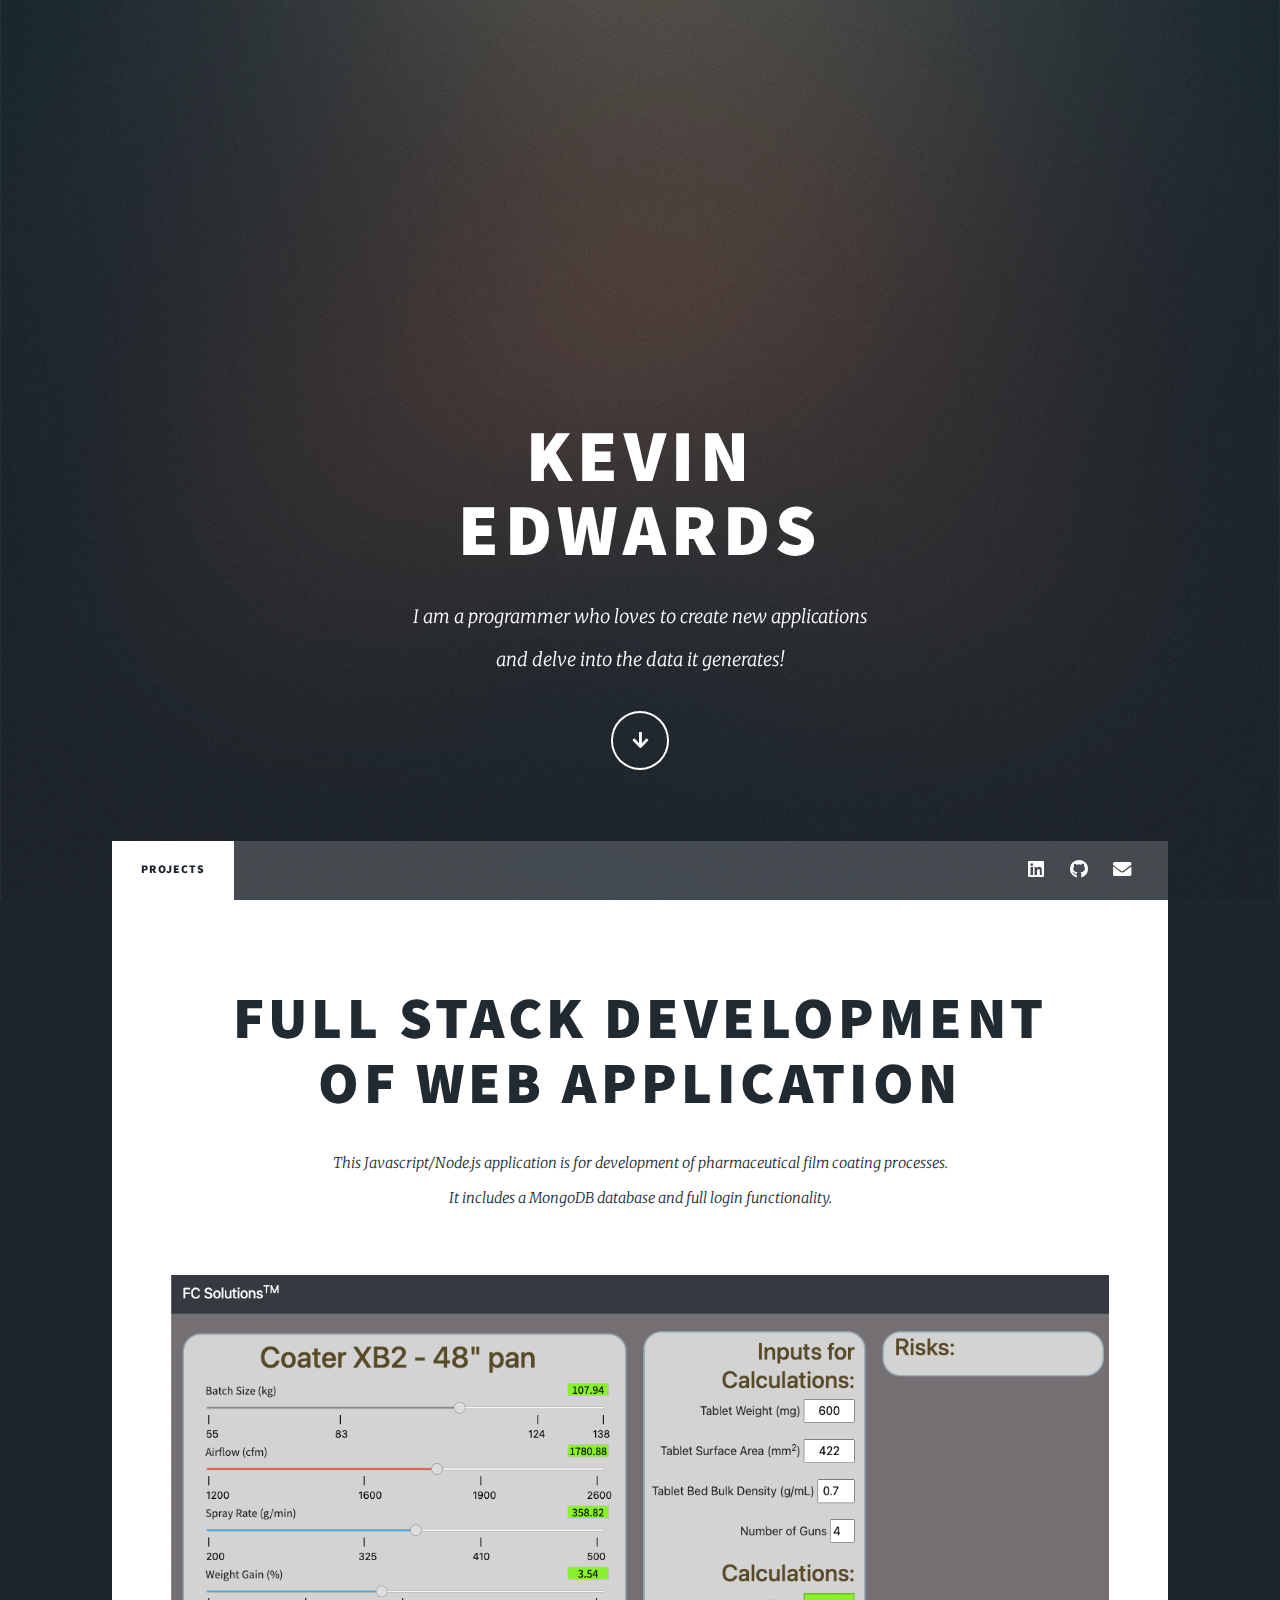
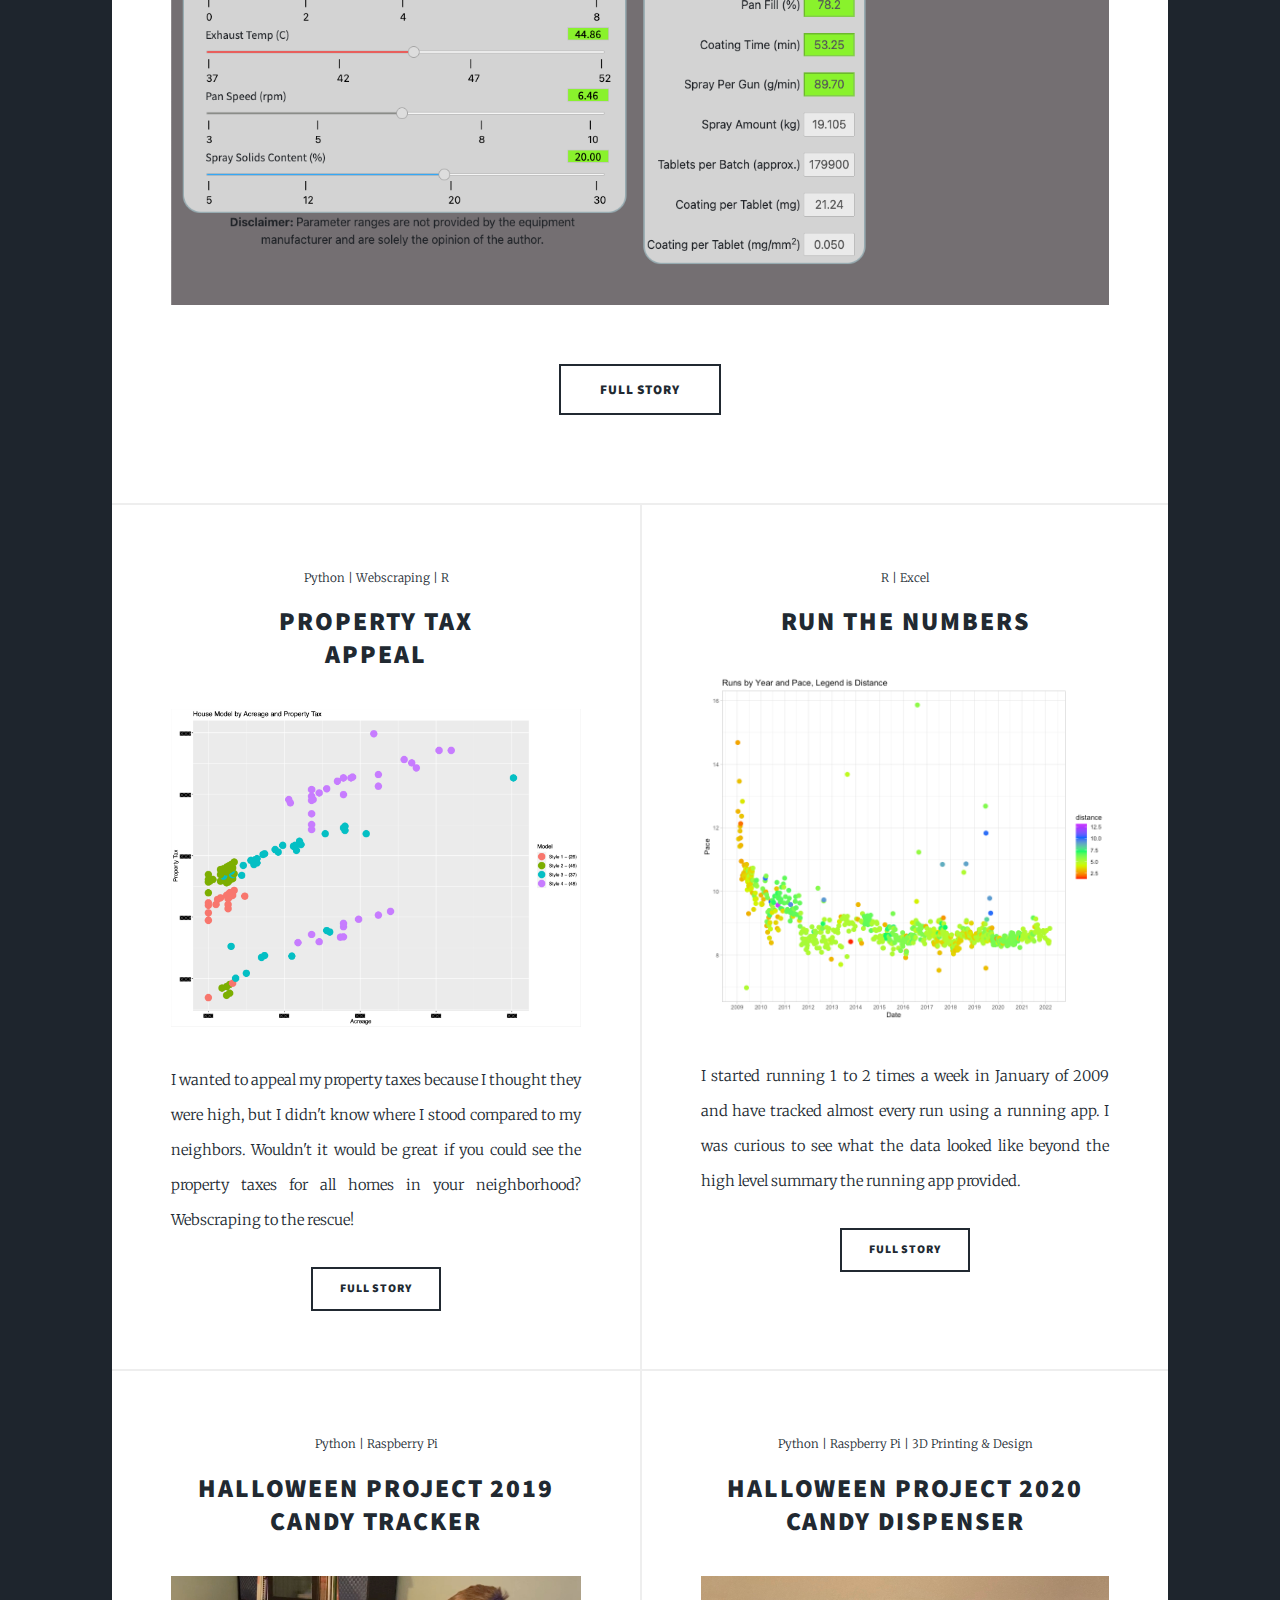
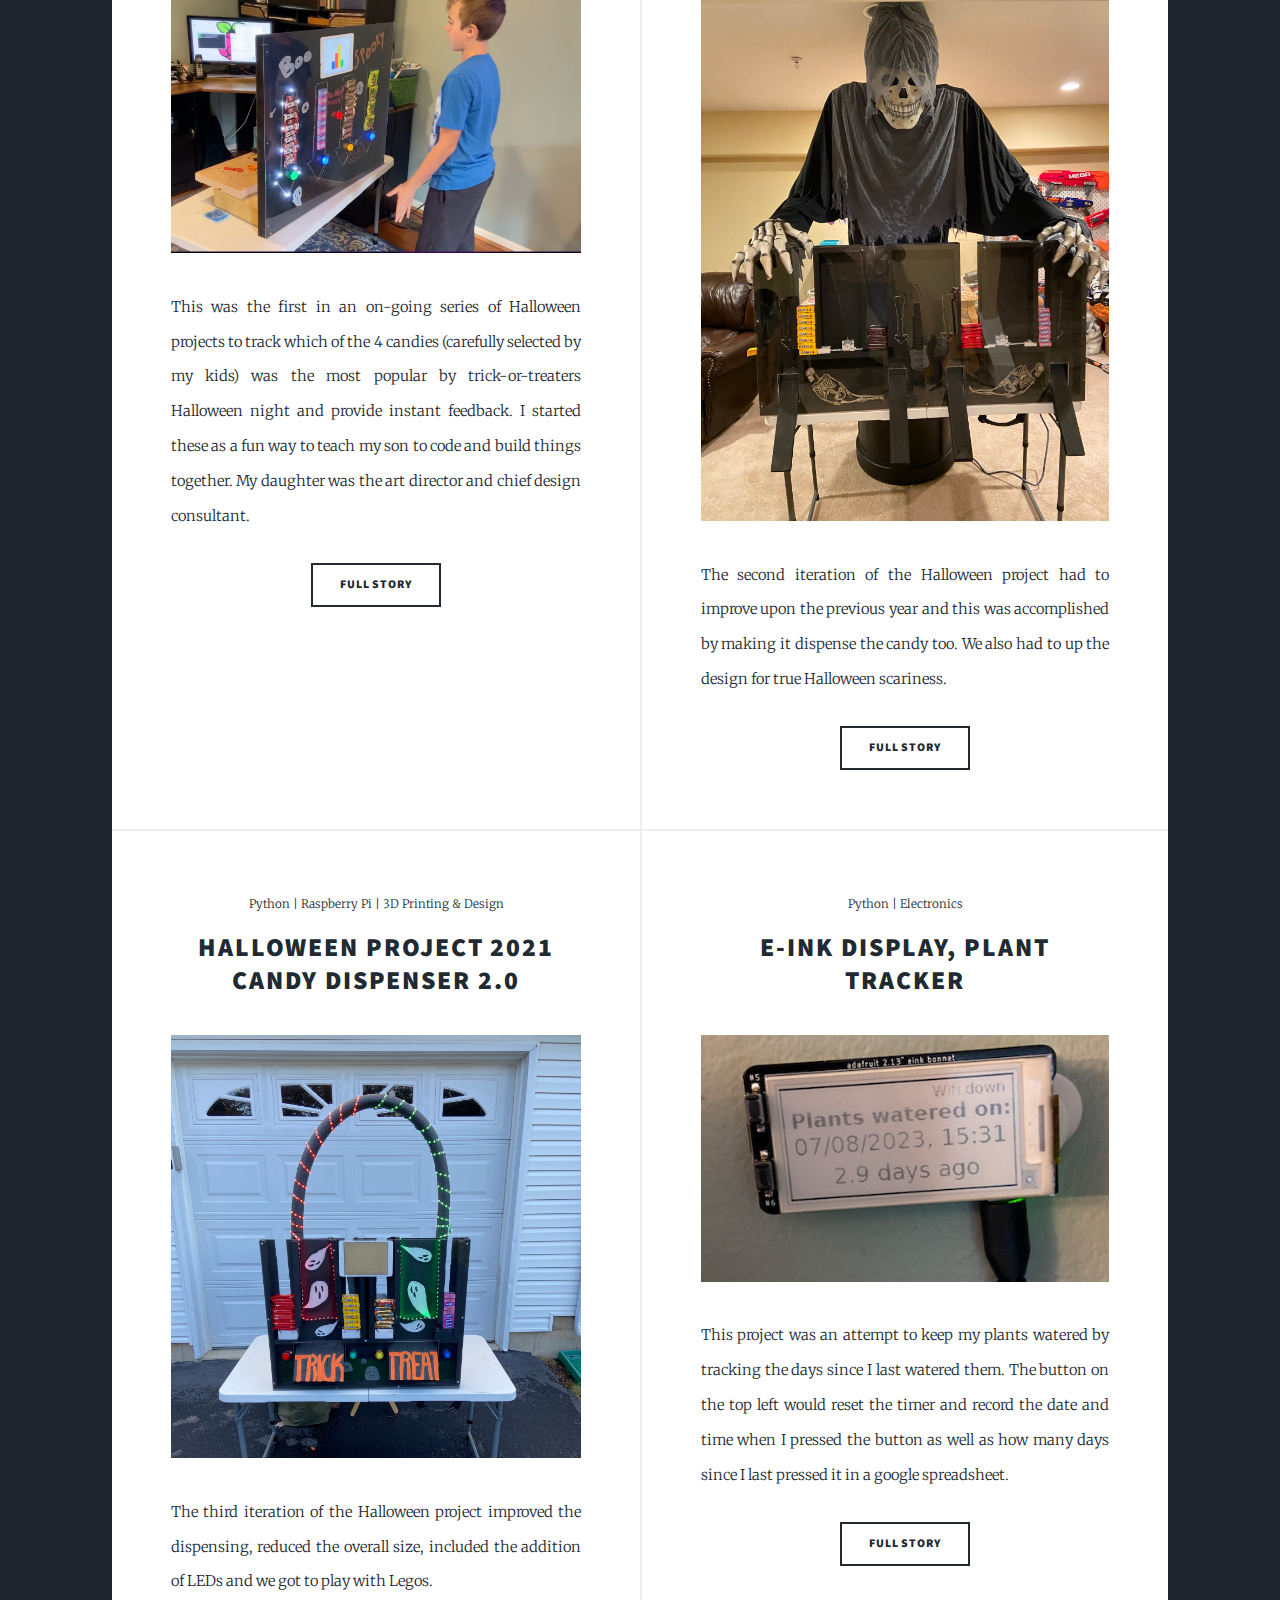
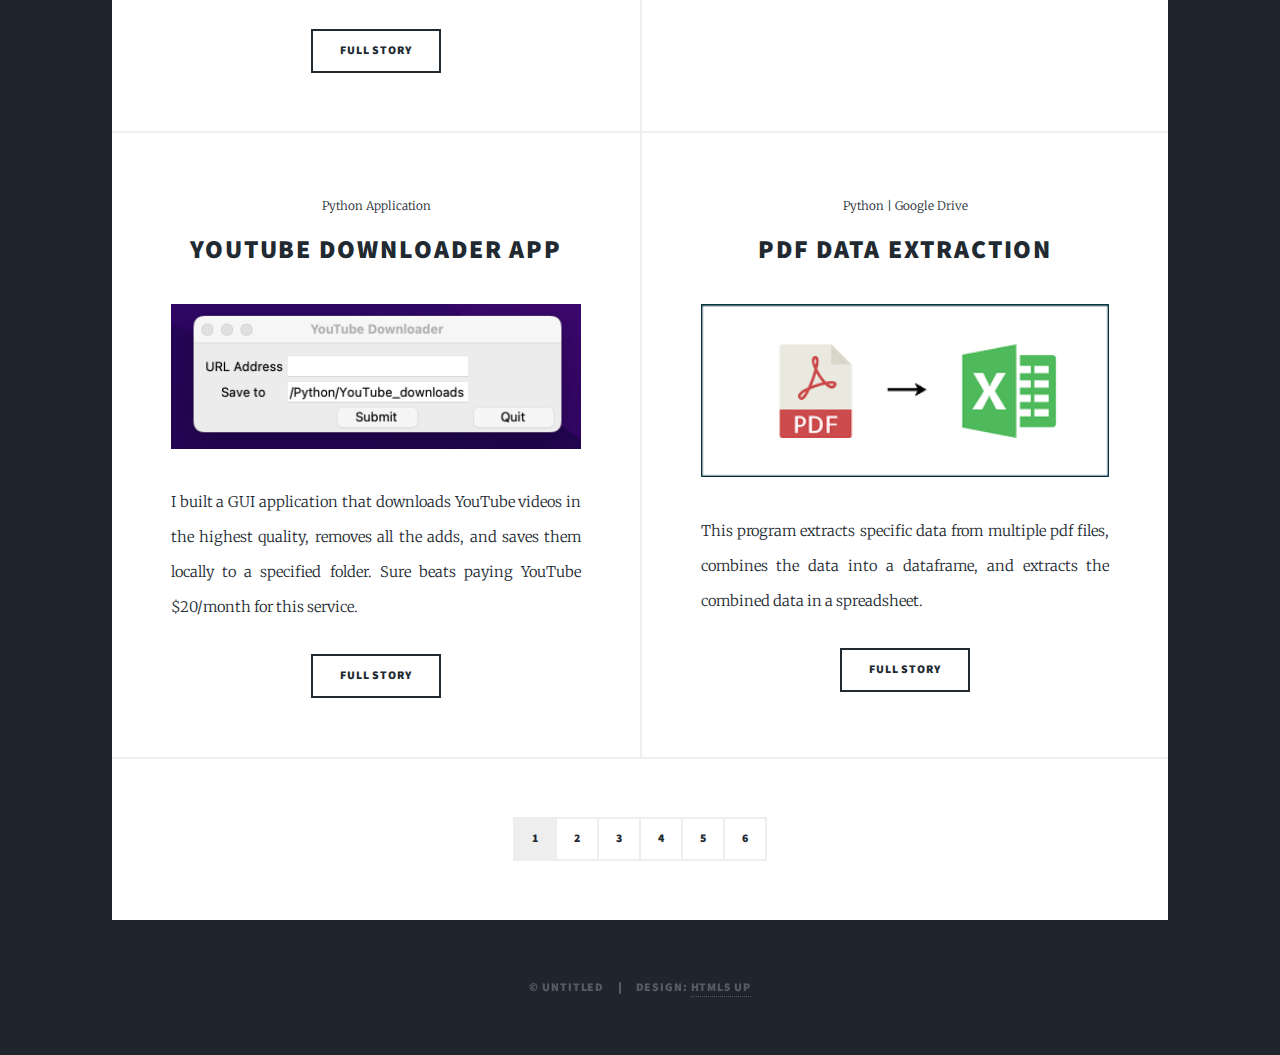
==== commit 562df4bc: "Update index.html" ====
--- a/index.html
+++ b/index.html
@@ -140,7 +140,7 @@
 										<h2><a href="YouTubeApp.html">YouTube Downloader App</a></h2>
 									</header>
 									<a href="YouTubeApp.html" class="image fit"><img src="images/YouTube_App_picture.png" alt="" /></a>
-									<p> I built a GUI application that downloads YouTube videos and saves them locally to a specified folder. I love to continue learning to code by building things I will actually use.</p>
+									<p> I built a GUI application that downloads YouTube videos in the highest quality, removes all the adds, and saves them locally to a specified folder. Sure beats paying YouTube $20/month for this service.</p>
 									<ul class="actions special">
 										<li><a href="YouTubeApp.html" class="button">Full Story</a></li>
 									</ul>
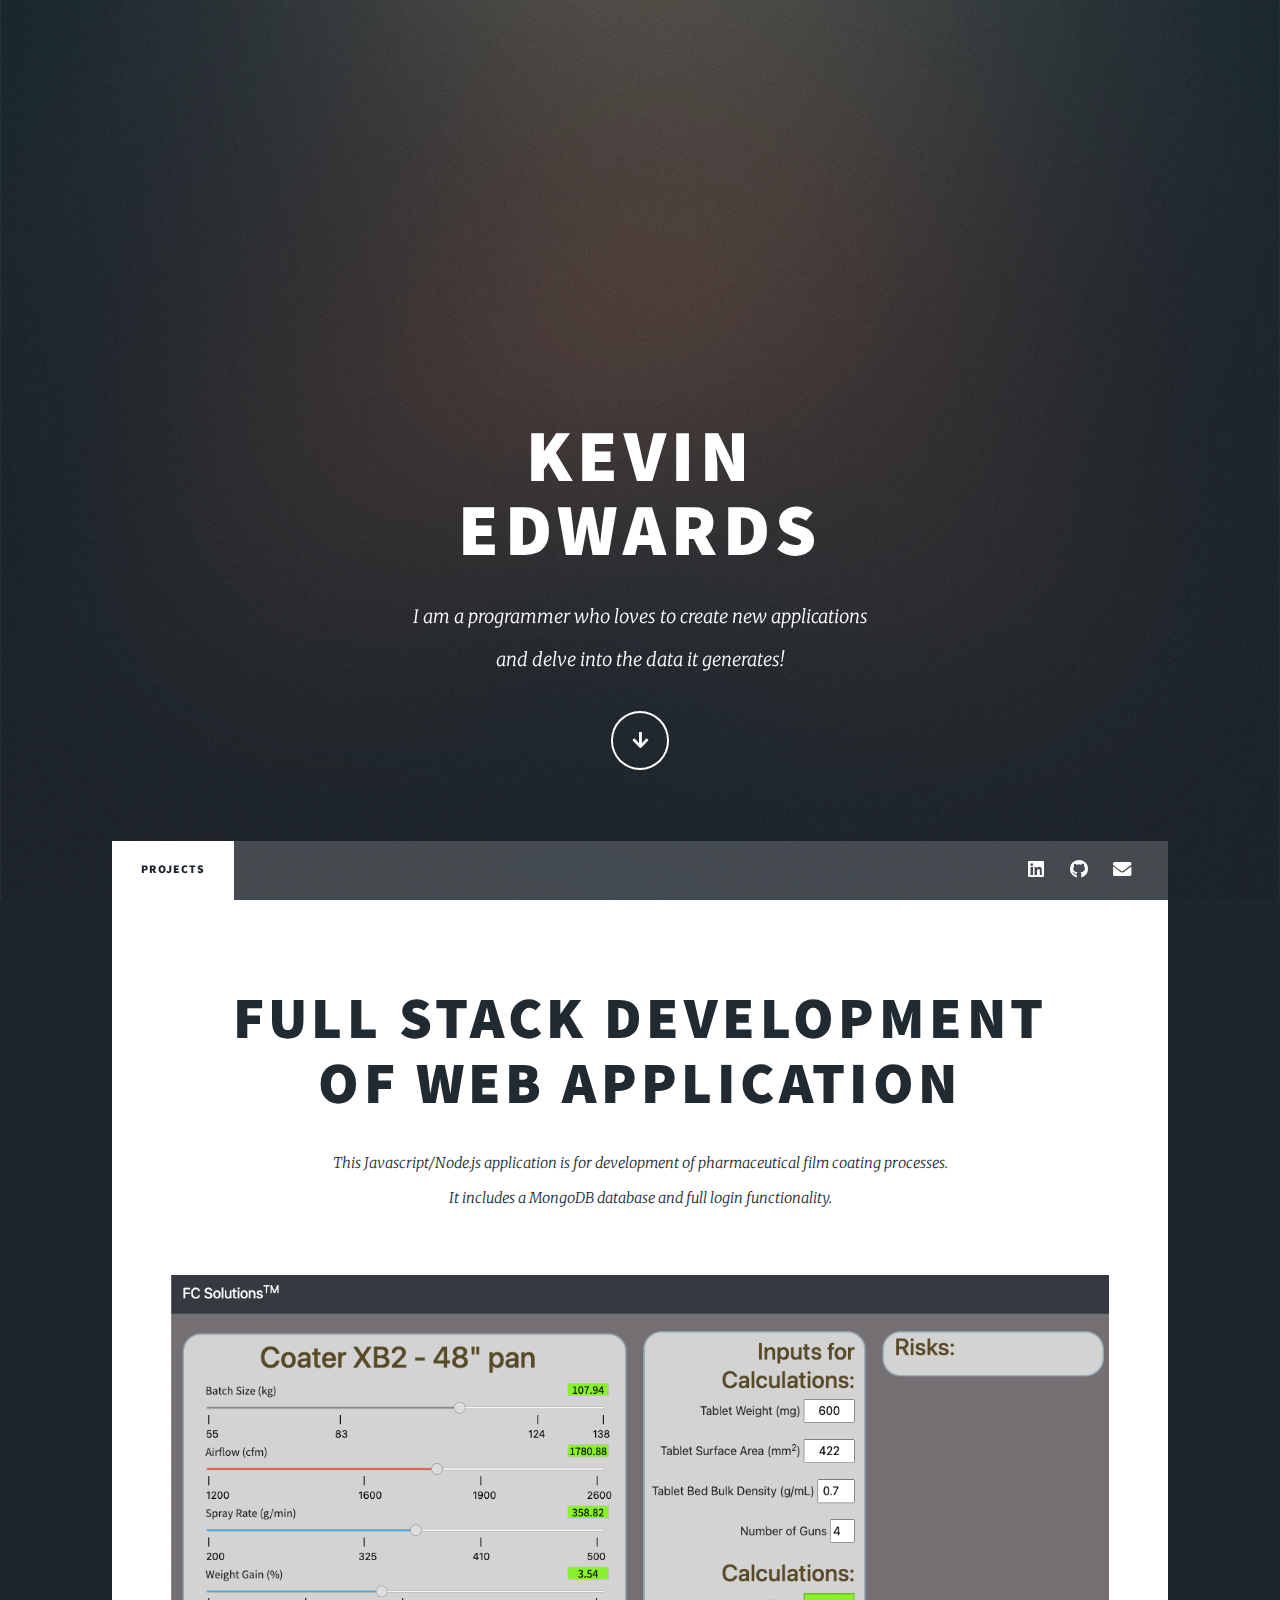
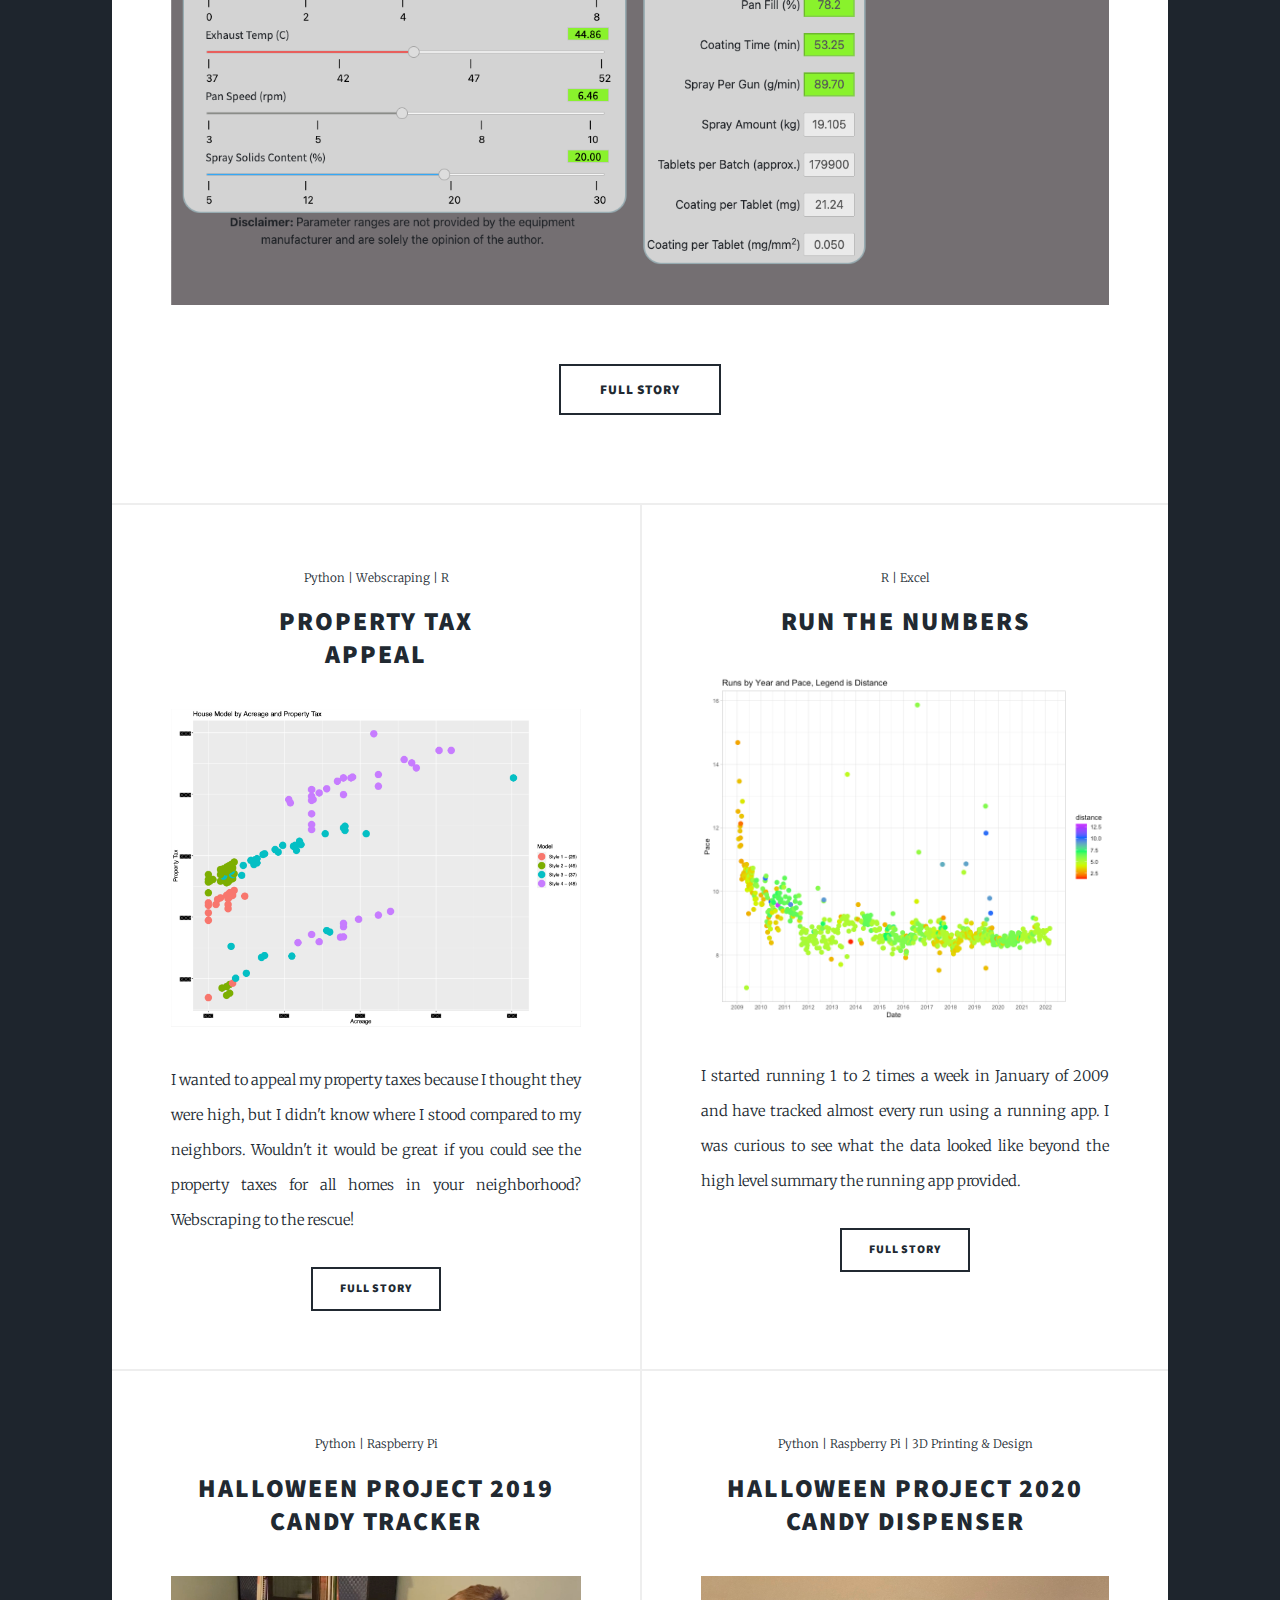
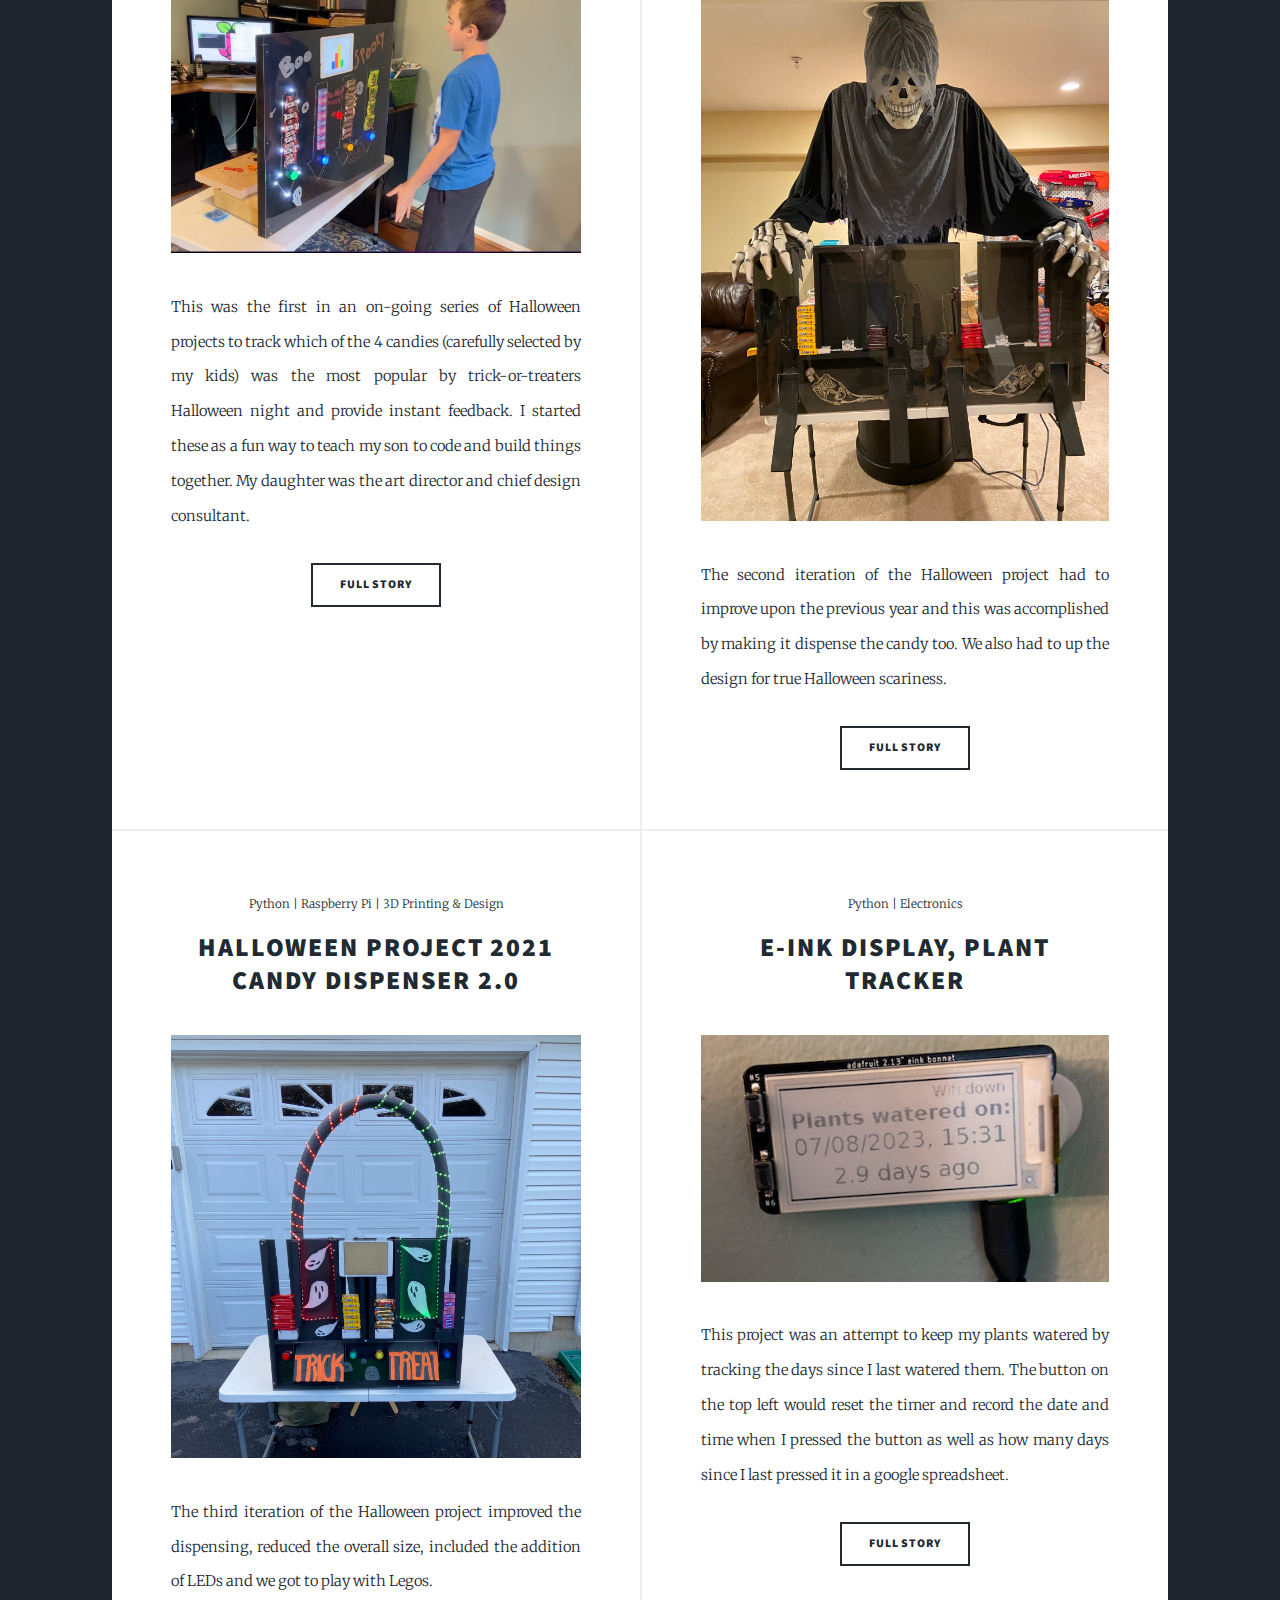
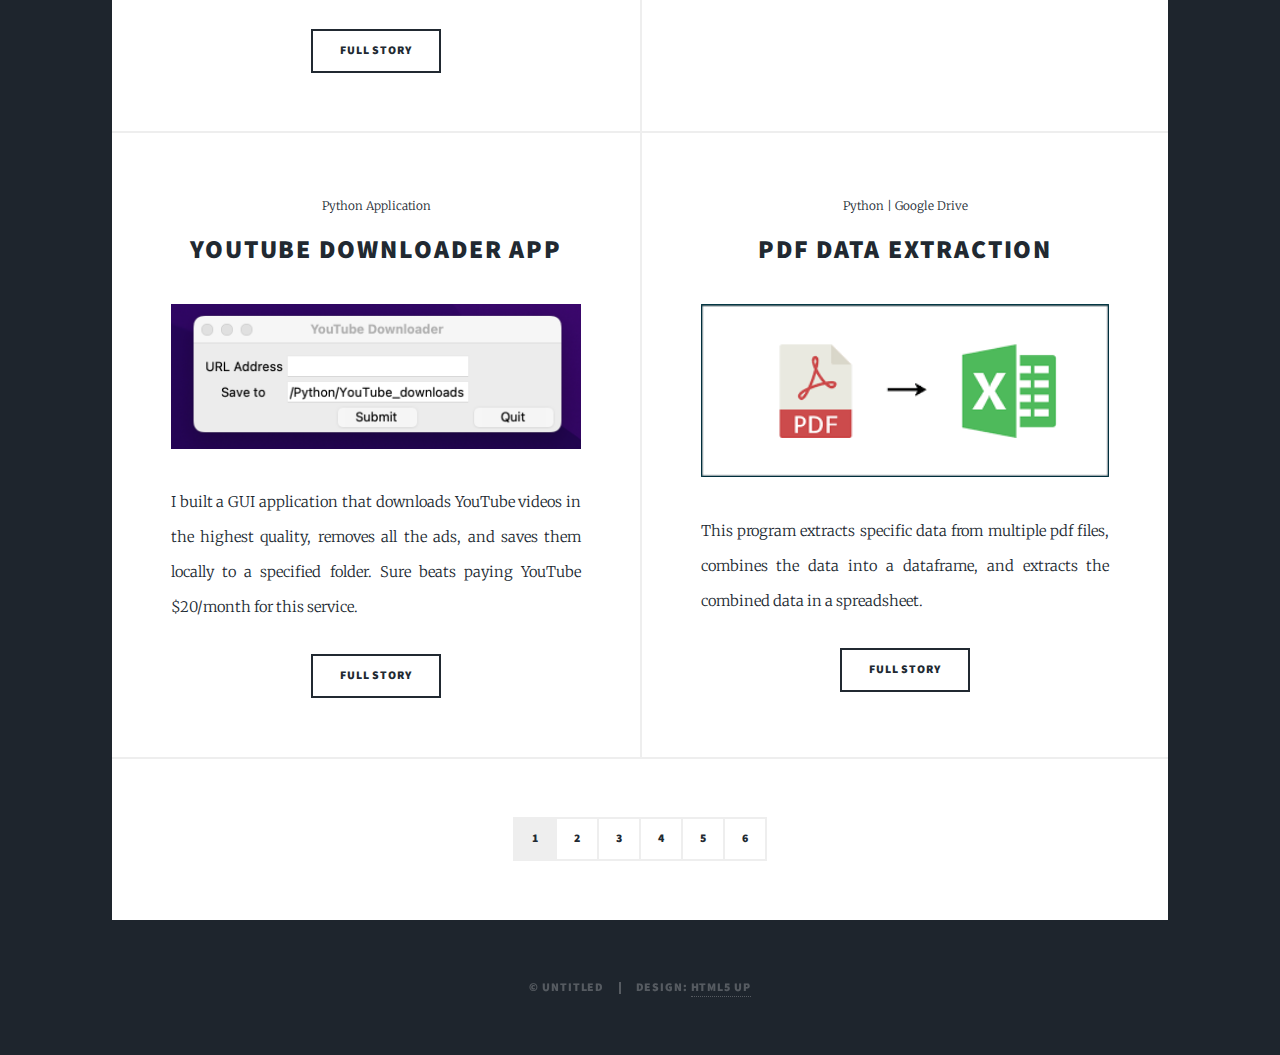
==== commit 80832167: "Update index.html" ====
--- a/index.html
+++ b/index.html
@@ -140,7 +140,7 @@
 										<h2><a href="YouTubeApp.html">YouTube Downloader App</a></h2>
 									</header>
 									<a href="YouTubeApp.html" class="image fit"><img src="images/YouTube_App_picture.png" alt="" /></a>
-									<p> I built a GUI application that downloads YouTube videos in the highest quality, removes all the adds, and saves them locally to a specified folder. Sure beats paying YouTube $20/month for this service.</p>
+									<p> I built a GUI application that downloads YouTube videos in the highest quality, removes all the ads, and saves them locally to a specified folder. Sure beats paying YouTube $20/month for this service.</p>
 									<ul class="actions special">
 										<li><a href="YouTubeApp.html" class="button">Full Story</a></li>
 									</ul>
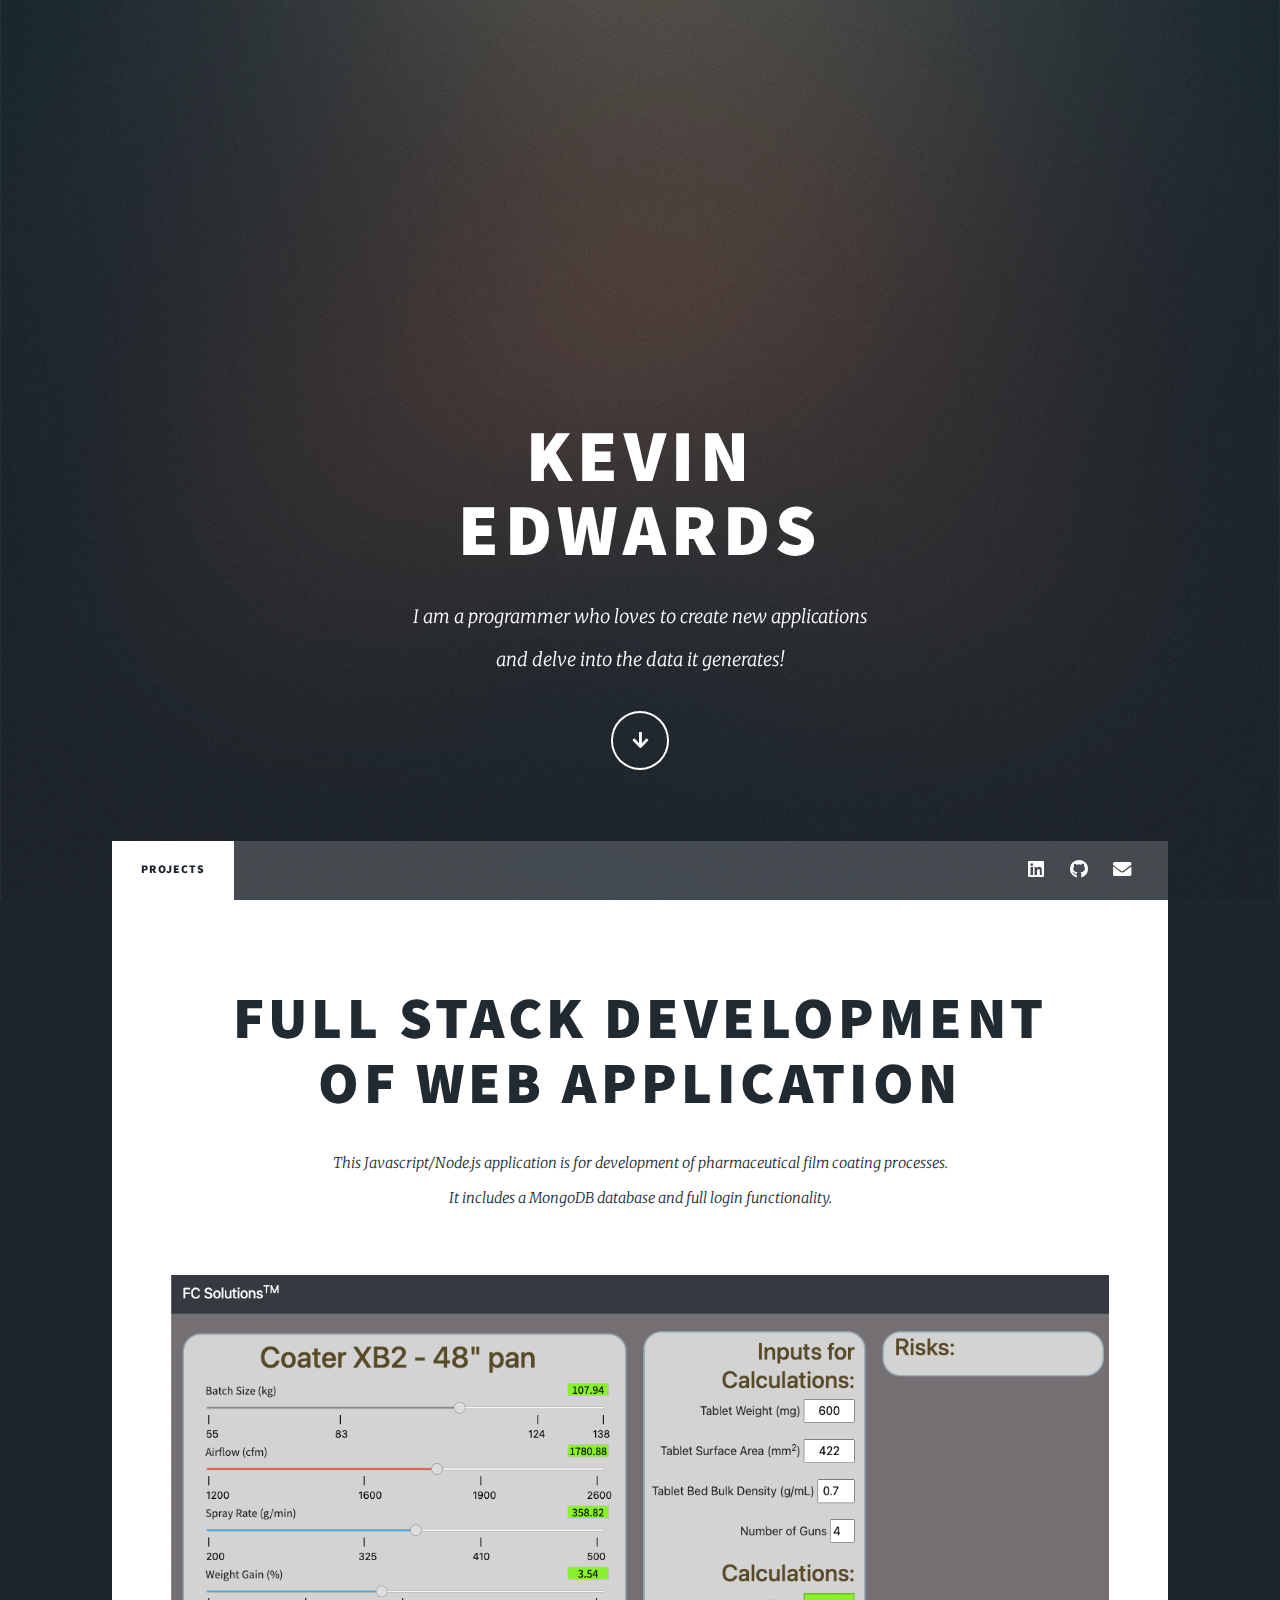
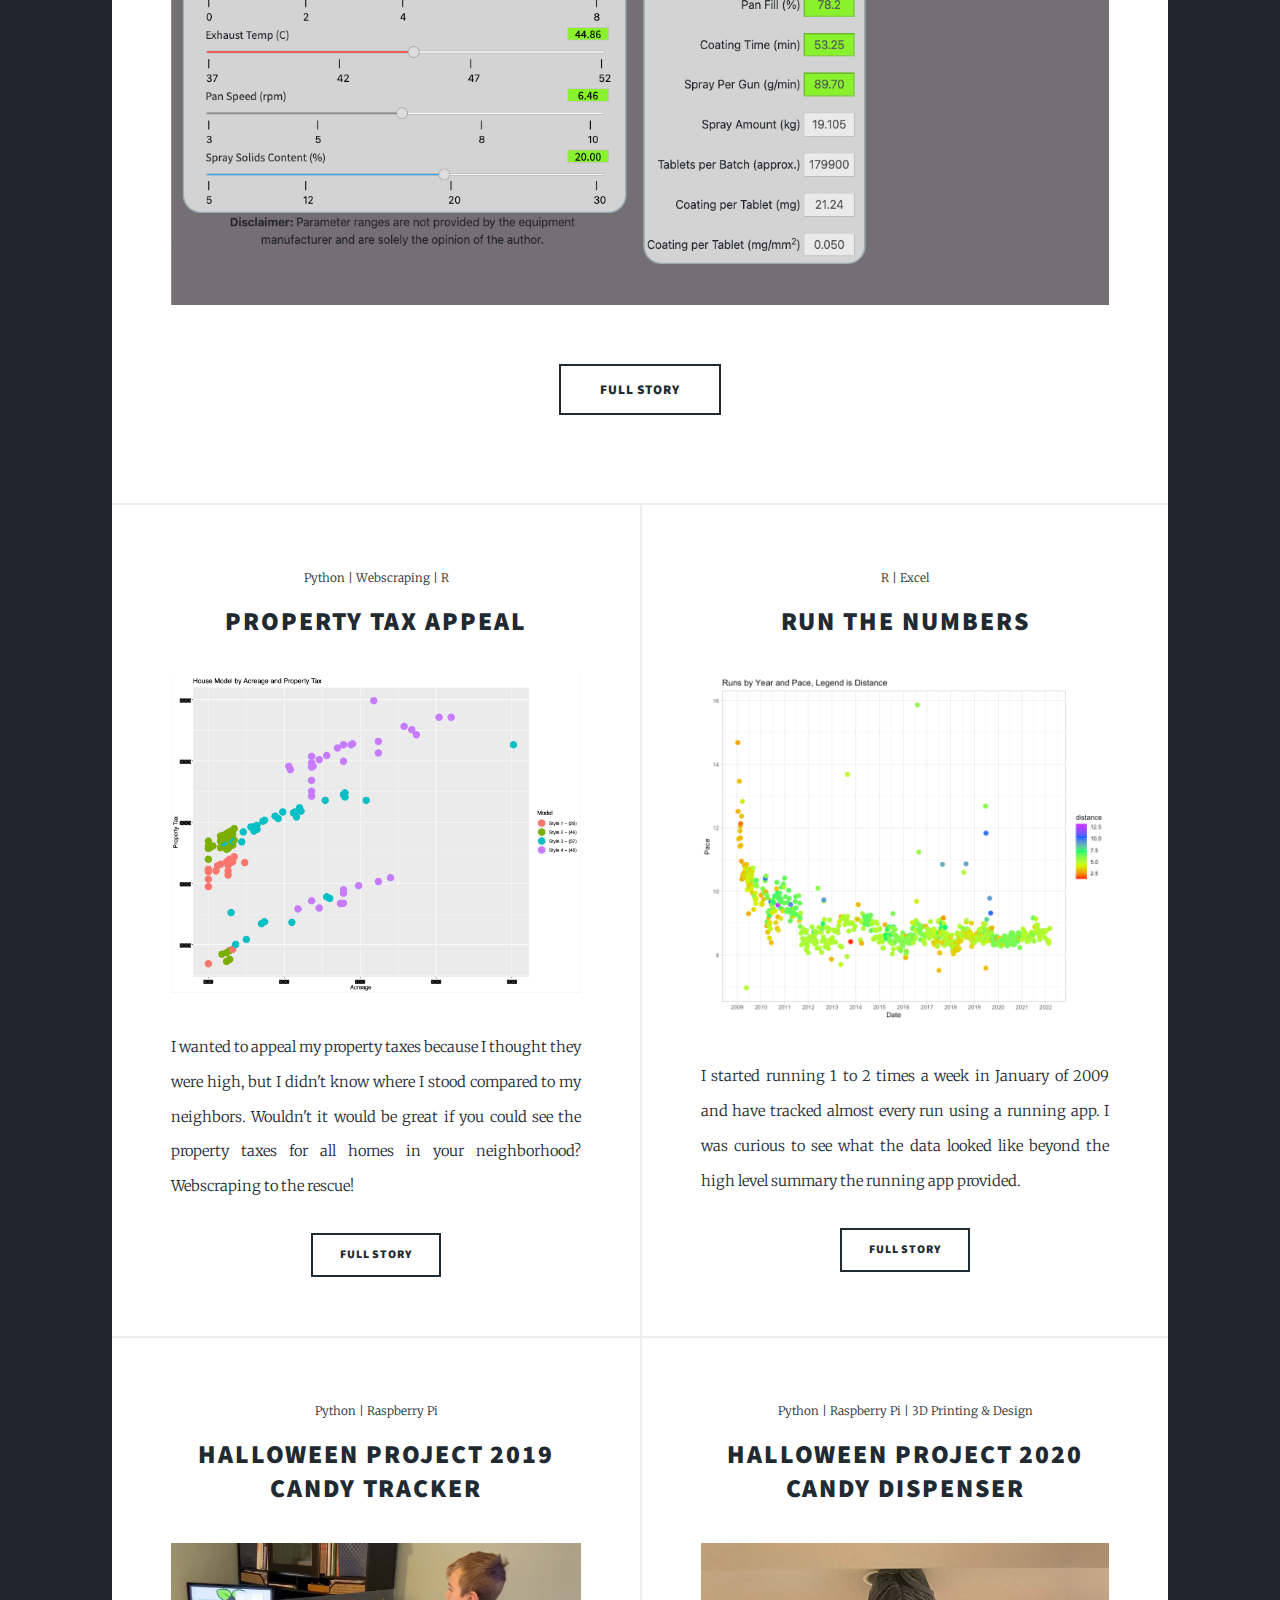
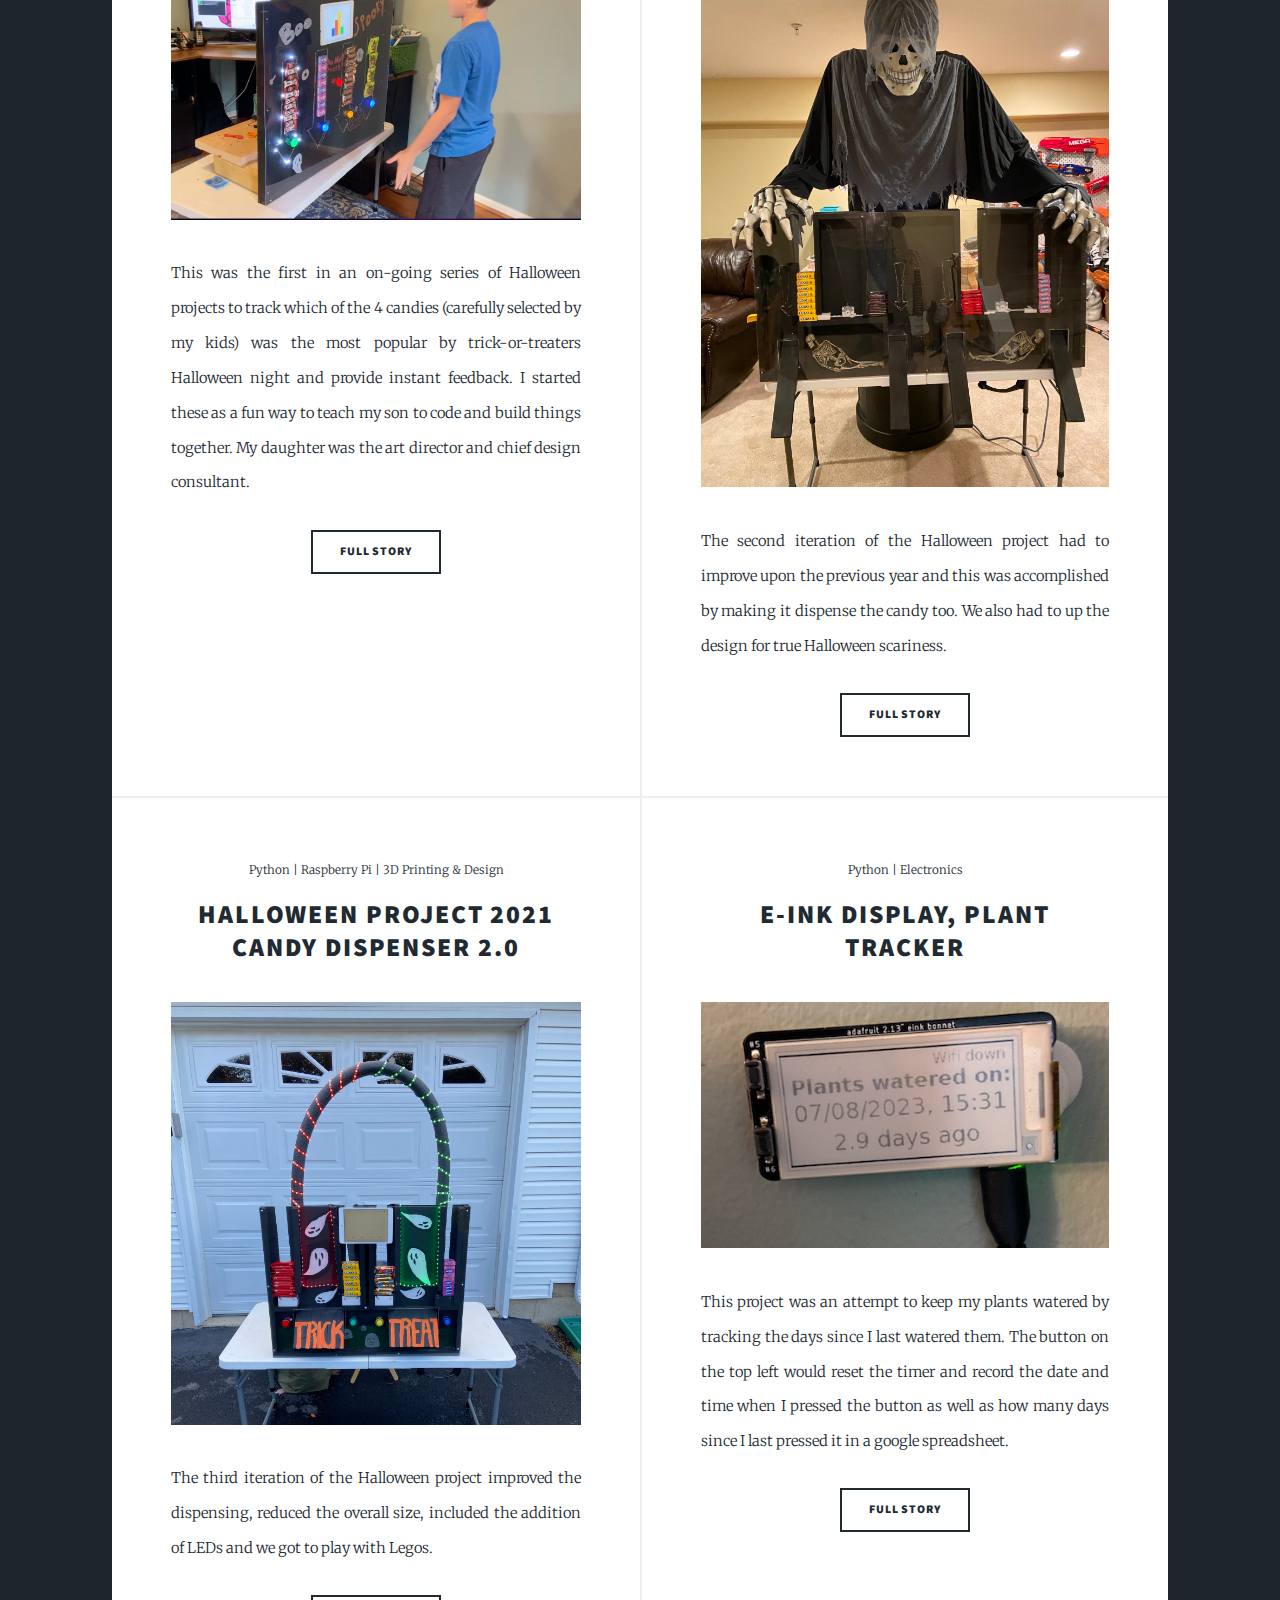
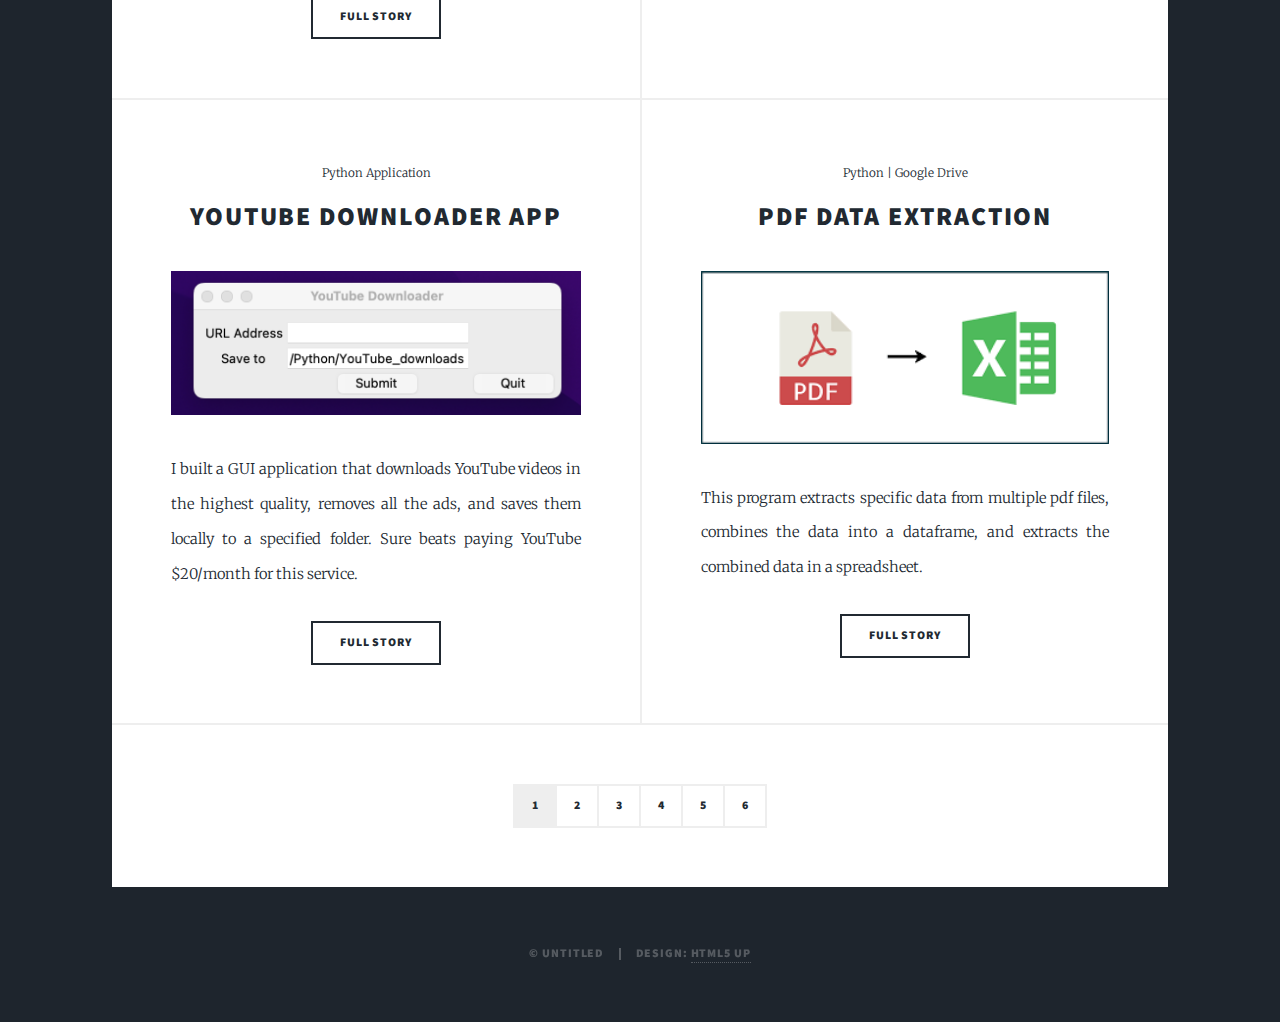
==== commit c35c3bb0: "Update index.html" ====
--- a/index.html
+++ b/index.html
@@ -67,8 +67,7 @@
 								<article>
 									<header>
 										<span class="date">Python | Webscraping | R</span>
-										<h2><a href="Property_tax.html">Property Tax<br />
-										Appeal </a></h2>
+										<h2><a href="Property_tax.html">Property Tax Appeal </a></h2>
 									</header>
 									<a href="Property_tax.html" class="image fit"><img src="images/Property_tax.png" alt="" /></a>
 									<p>I wanted to appeal my property taxes because I thought they were high, but I didn't know where I stood compared to my neighbors. Wouldn't it would be great if you could see the property taxes for all homes in your neighborhood? Webscraping to the rescue! </p>
@@ -126,7 +125,7 @@
 								<article>
 									<header>
 										<span class="date">Python | Electronics </span>
-										<h2><a href="#">E-Ink Display, Plant Tracker</a></h2>
+										<h2><a href="eink.html">E-Ink Display, Plant Tracker</a></h2>
 									</header>
 									<a href="eink.html" class="image fit"><img src="images/eink.png" alt="" /></a>
 									<p> This project was an attempt to keep my plants watered by tracking the days since I last watered them. The button on the top left would reset the timer and record the date and time when I pressed the button as well as how many days since I last pressed it in a google spreadsheet.</p>
@@ -148,9 +147,9 @@
 								<article>
 									<header>
 										<span class="date">Python | Google Drive </span>
-										<h2><a href="#">PDF Data Extraction</a></h2>
-									</header>
-									<a href="#" class="image fit"><img src="images/pdf_to_excel.png" alt="" /></a>
+										<h2><a href="pdf.html">PDF Data Extraction</a></h2>
+									</header>
+									<a href="pdf.html" class="image fit"><img src="images/pdf_to_excel.png" alt="" /></a>
 									<p> This program extracts specific data from multiple pdf files, combines the data into a dataframe, and extracts the combined data in a spreadsheet.</p>
 									<ul class="actions special">
 										<li><a href="pdf.html" class="button">Full Story</a></li>
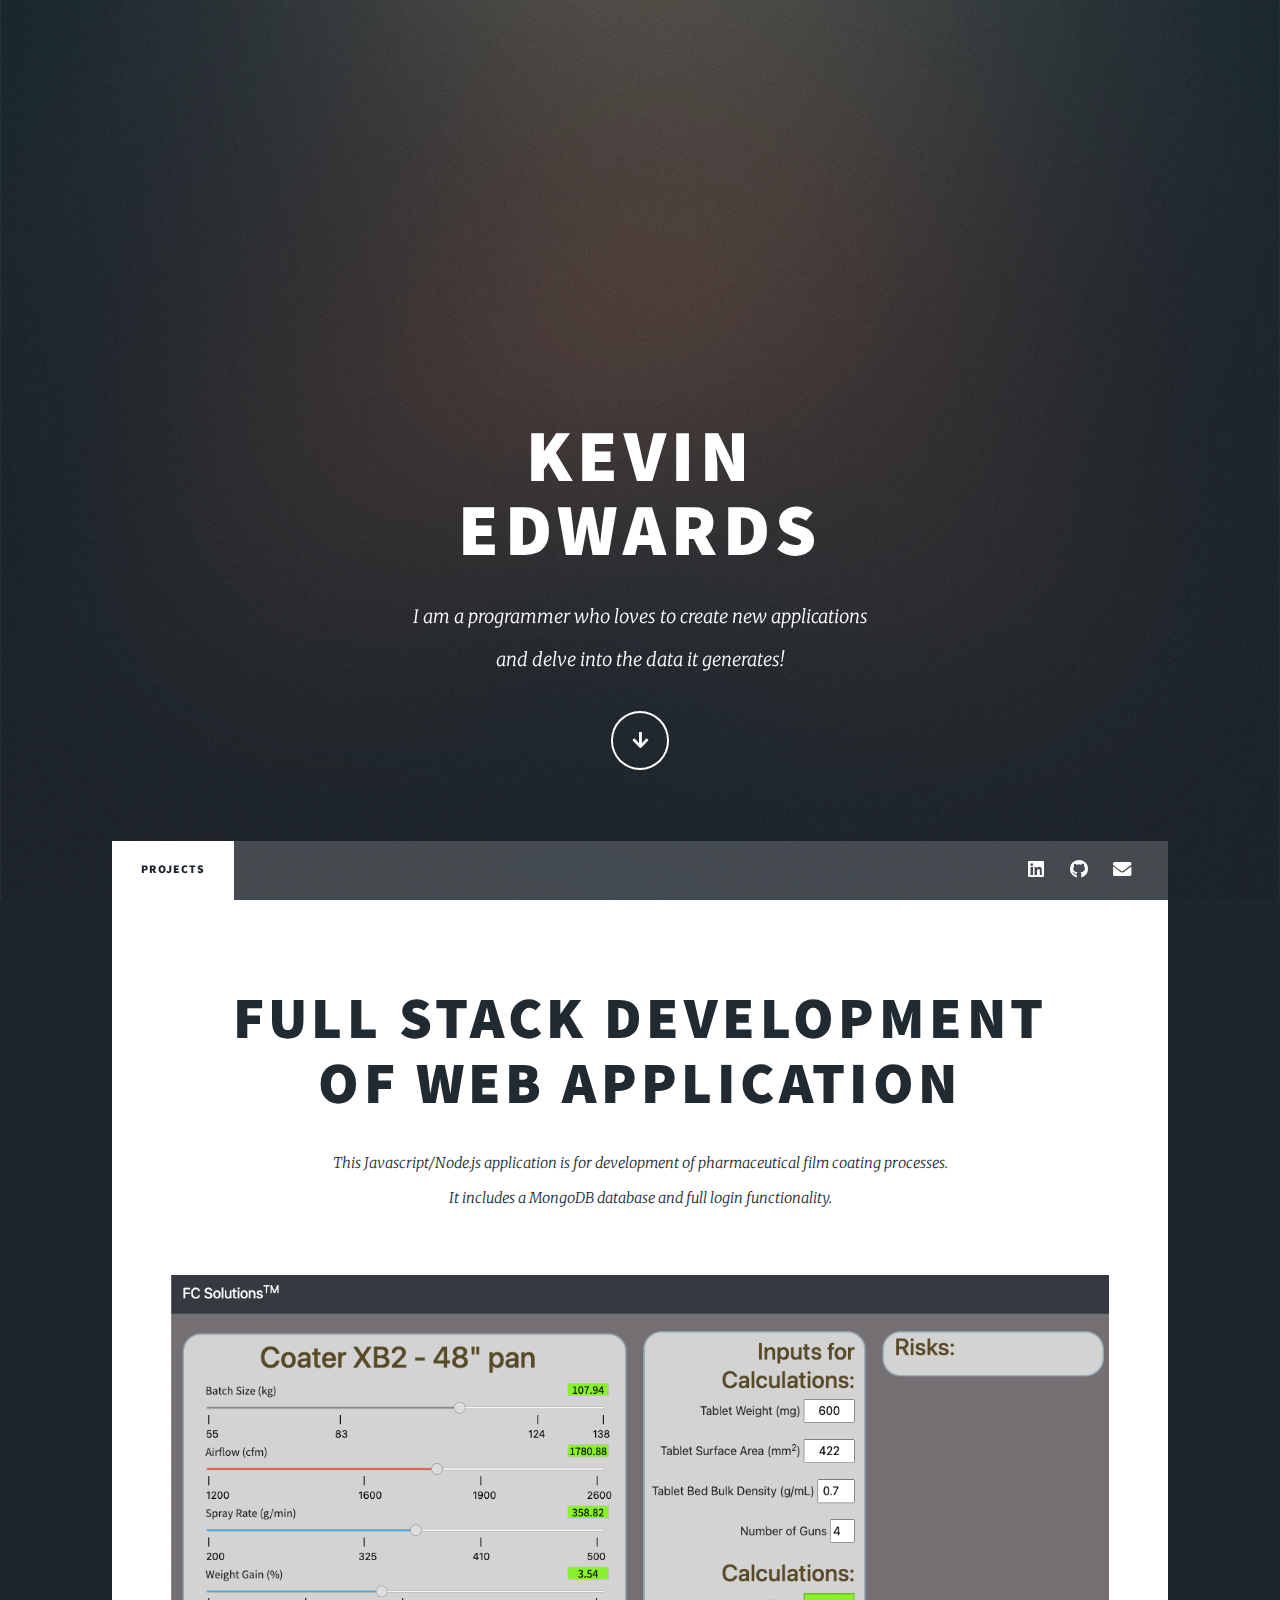
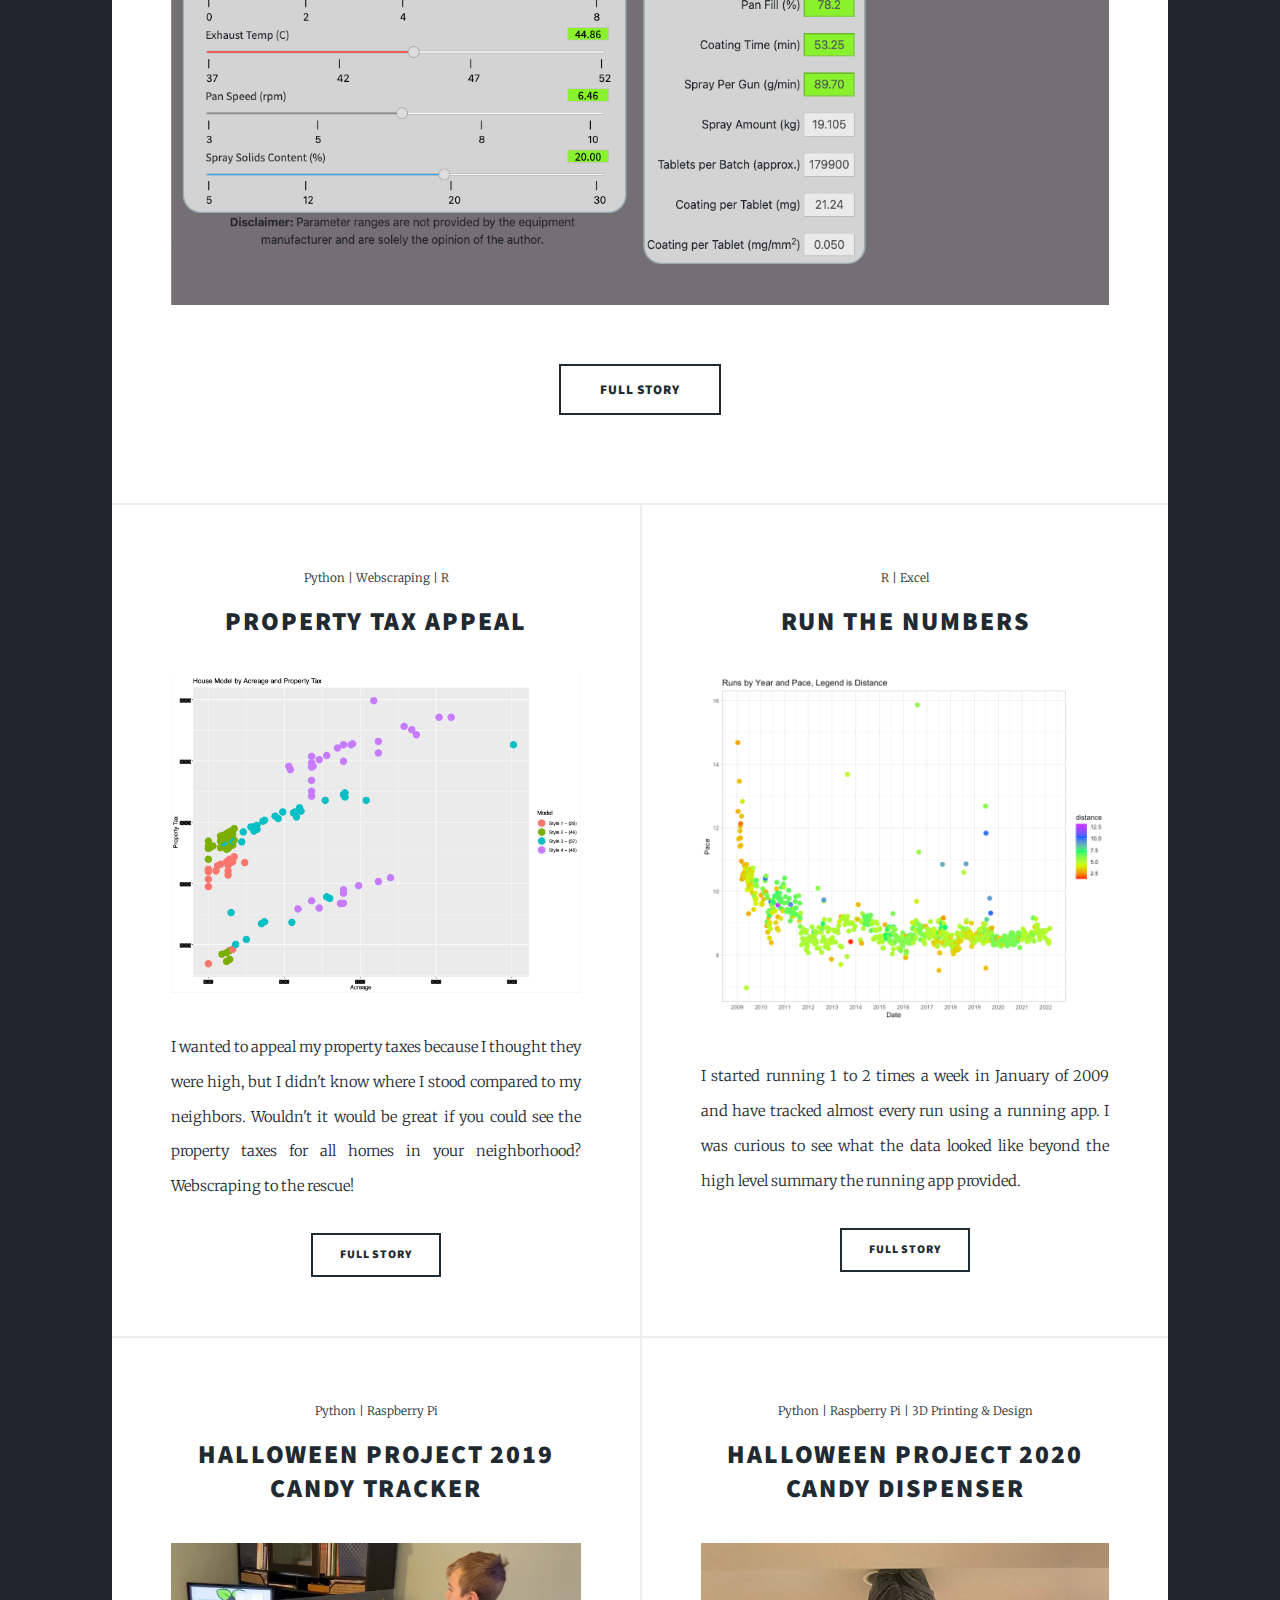
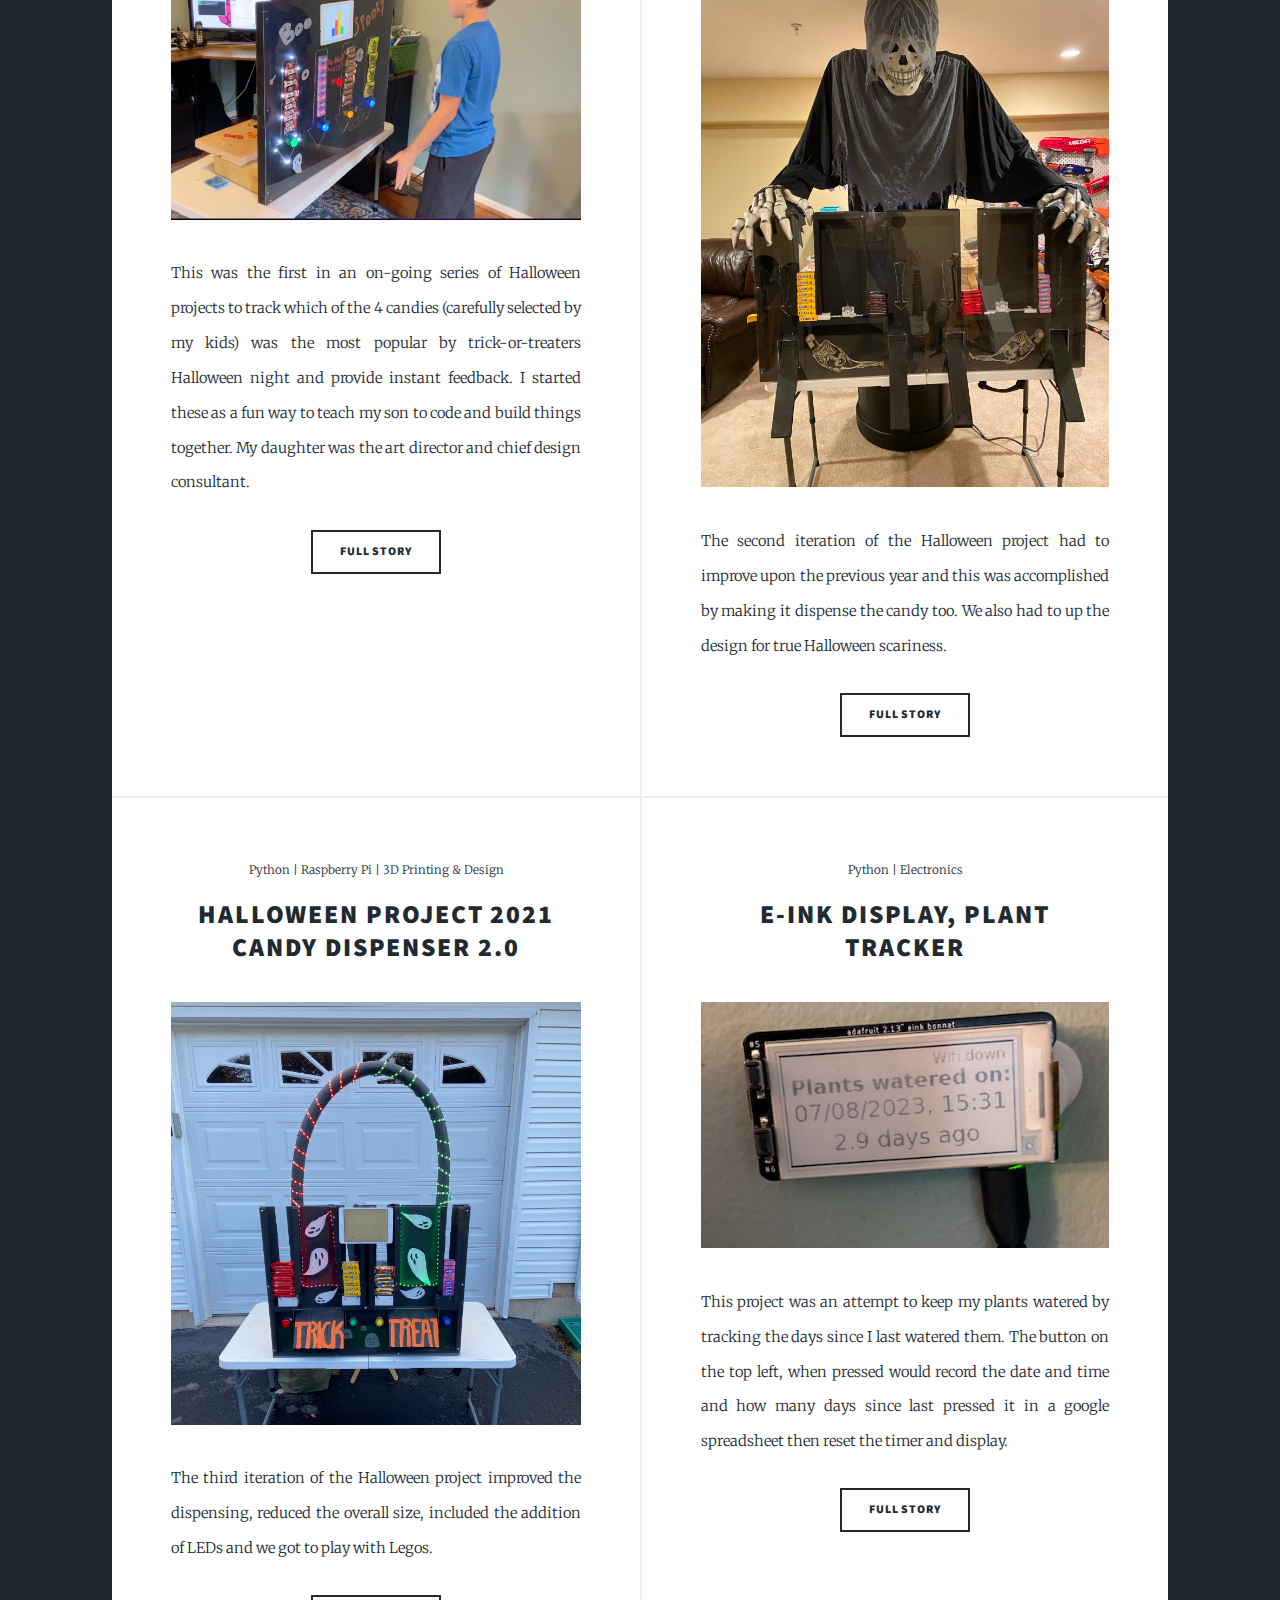
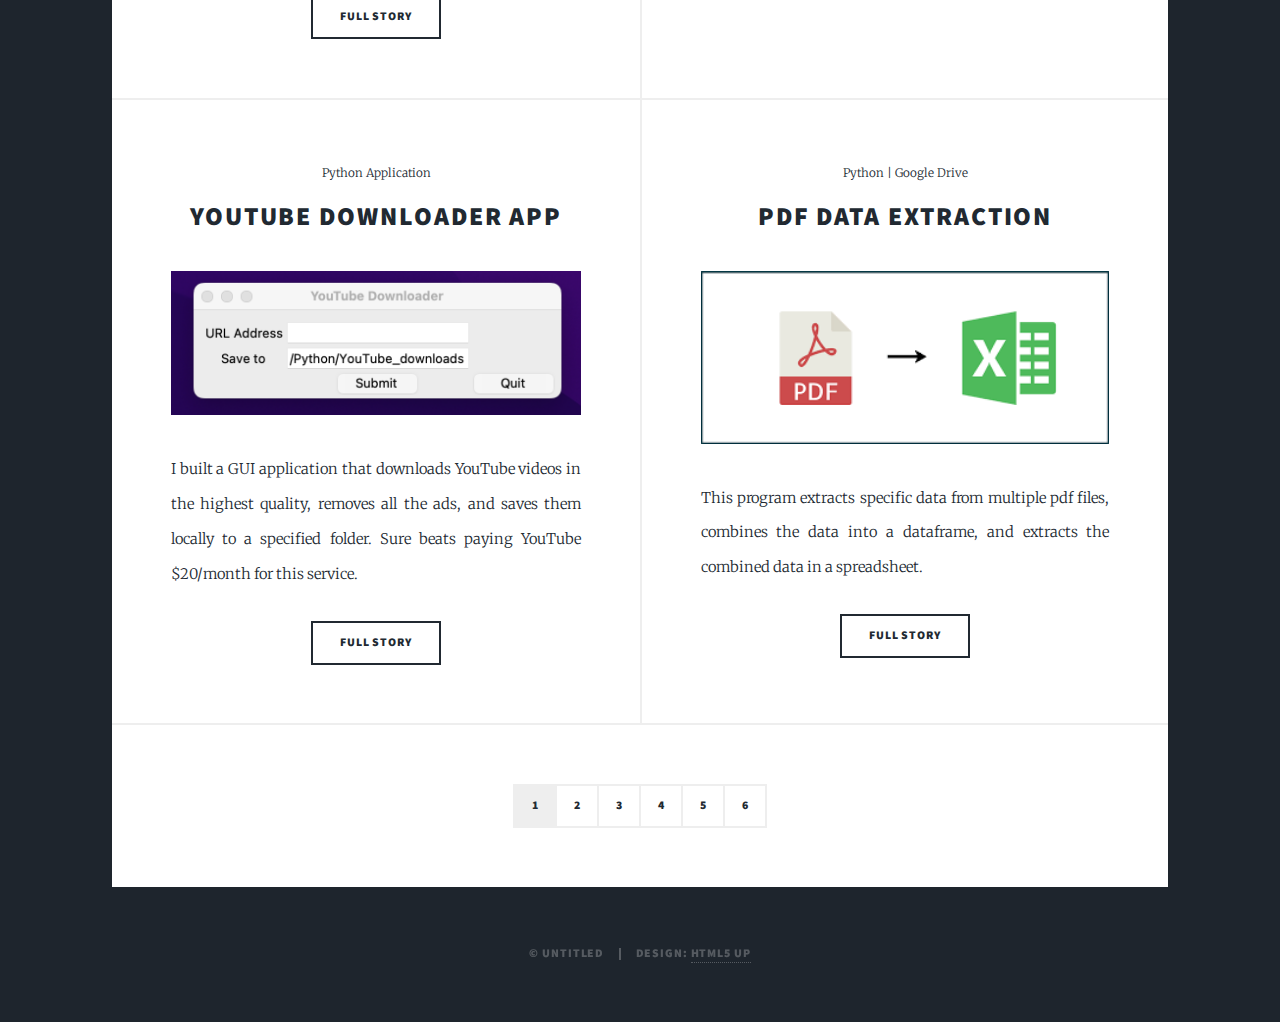
==== commit ae17083f: "Update index.html" ====
--- a/index.html
+++ b/index.html
@@ -128,7 +128,7 @@
 										<h2><a href="eink.html">E-Ink Display, Plant Tracker</a></h2>
 									</header>
 									<a href="eink.html" class="image fit"><img src="images/eink.png" alt="" /></a>
-									<p> This project was an attempt to keep my plants watered by tracking the days since I last watered them. The button on the top left would reset the timer and record the date and time when I pressed the button as well as how many days since I last pressed it in a google spreadsheet.</p>
+									<p> This project was an attempt to keep my plants watered by tracking the days since I last watered them. The button on the top left, when pressed would record the date and time and how many days since last pressed it in a google spreadsheet then reset the timer and display.</p>
 									<ul class="actions special">
 										<li><a href="eink.html" class="button">Full Story</a></li>
 									</ul>
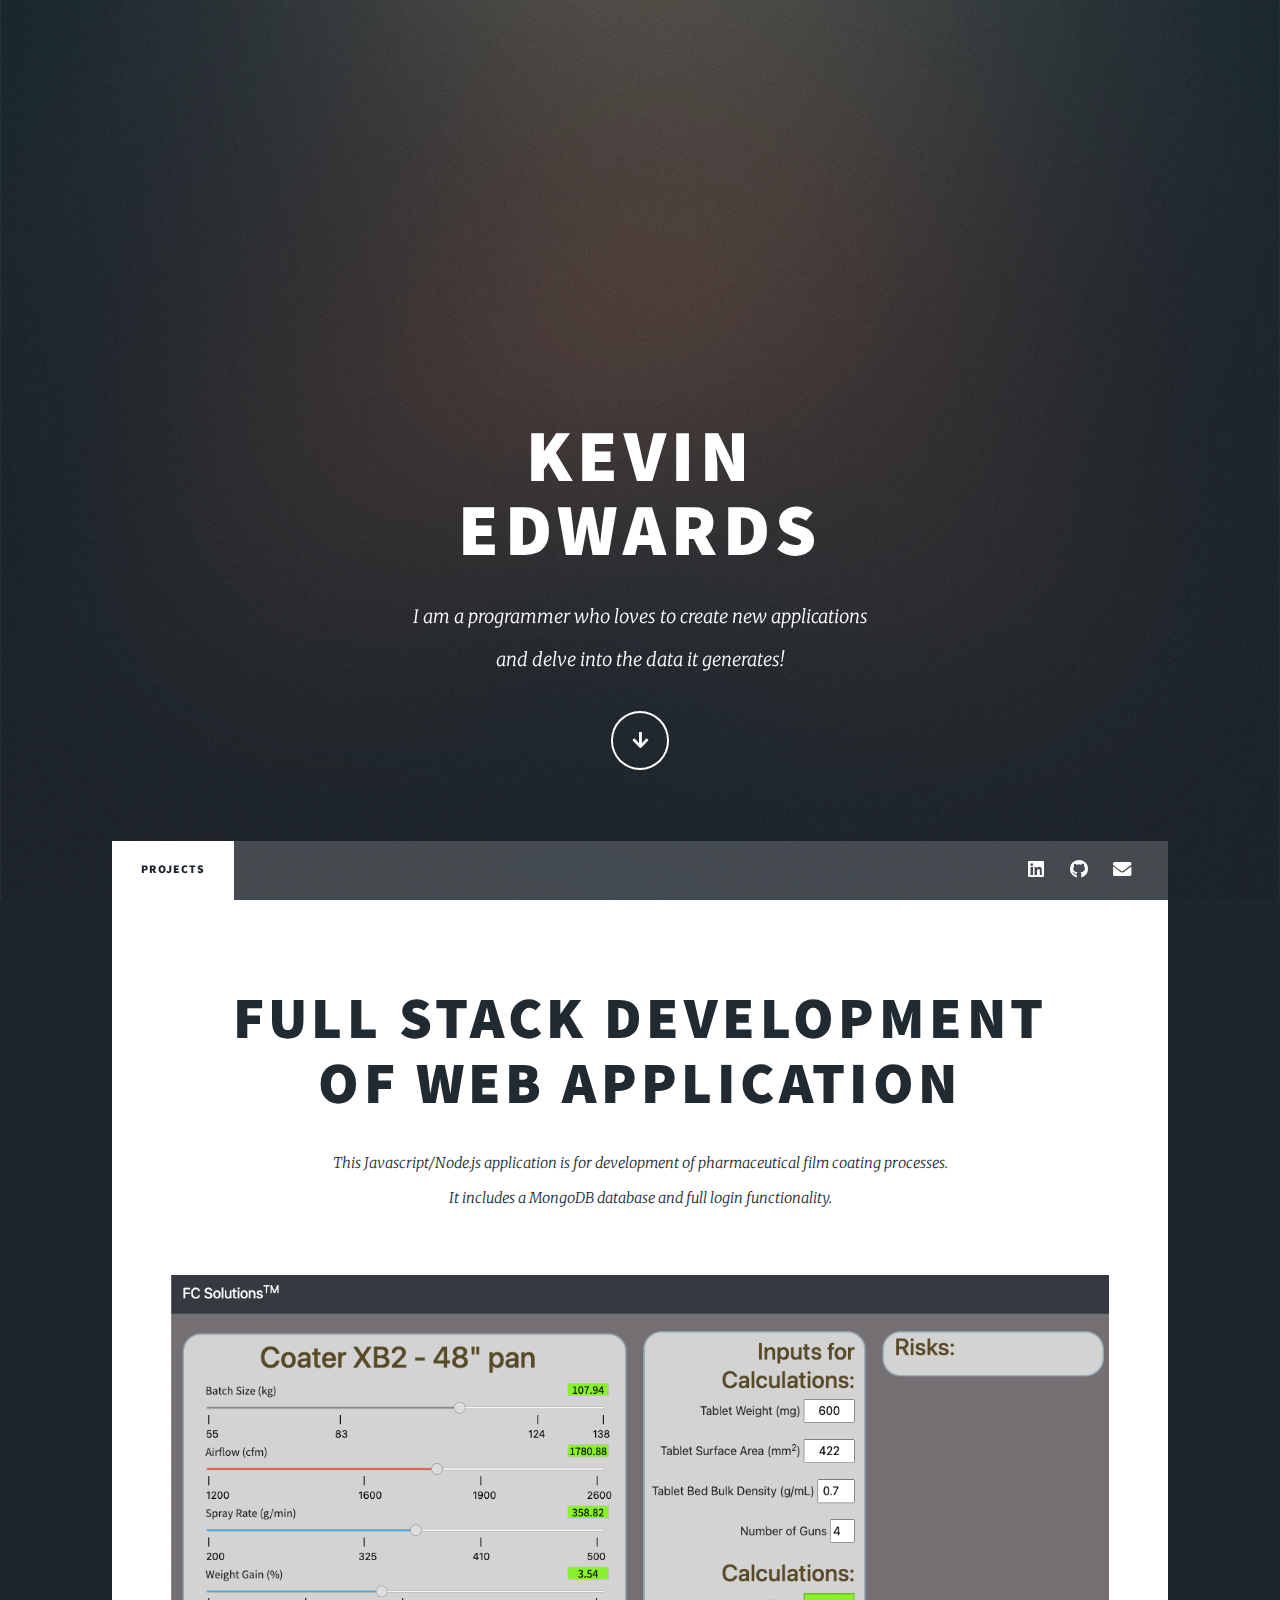
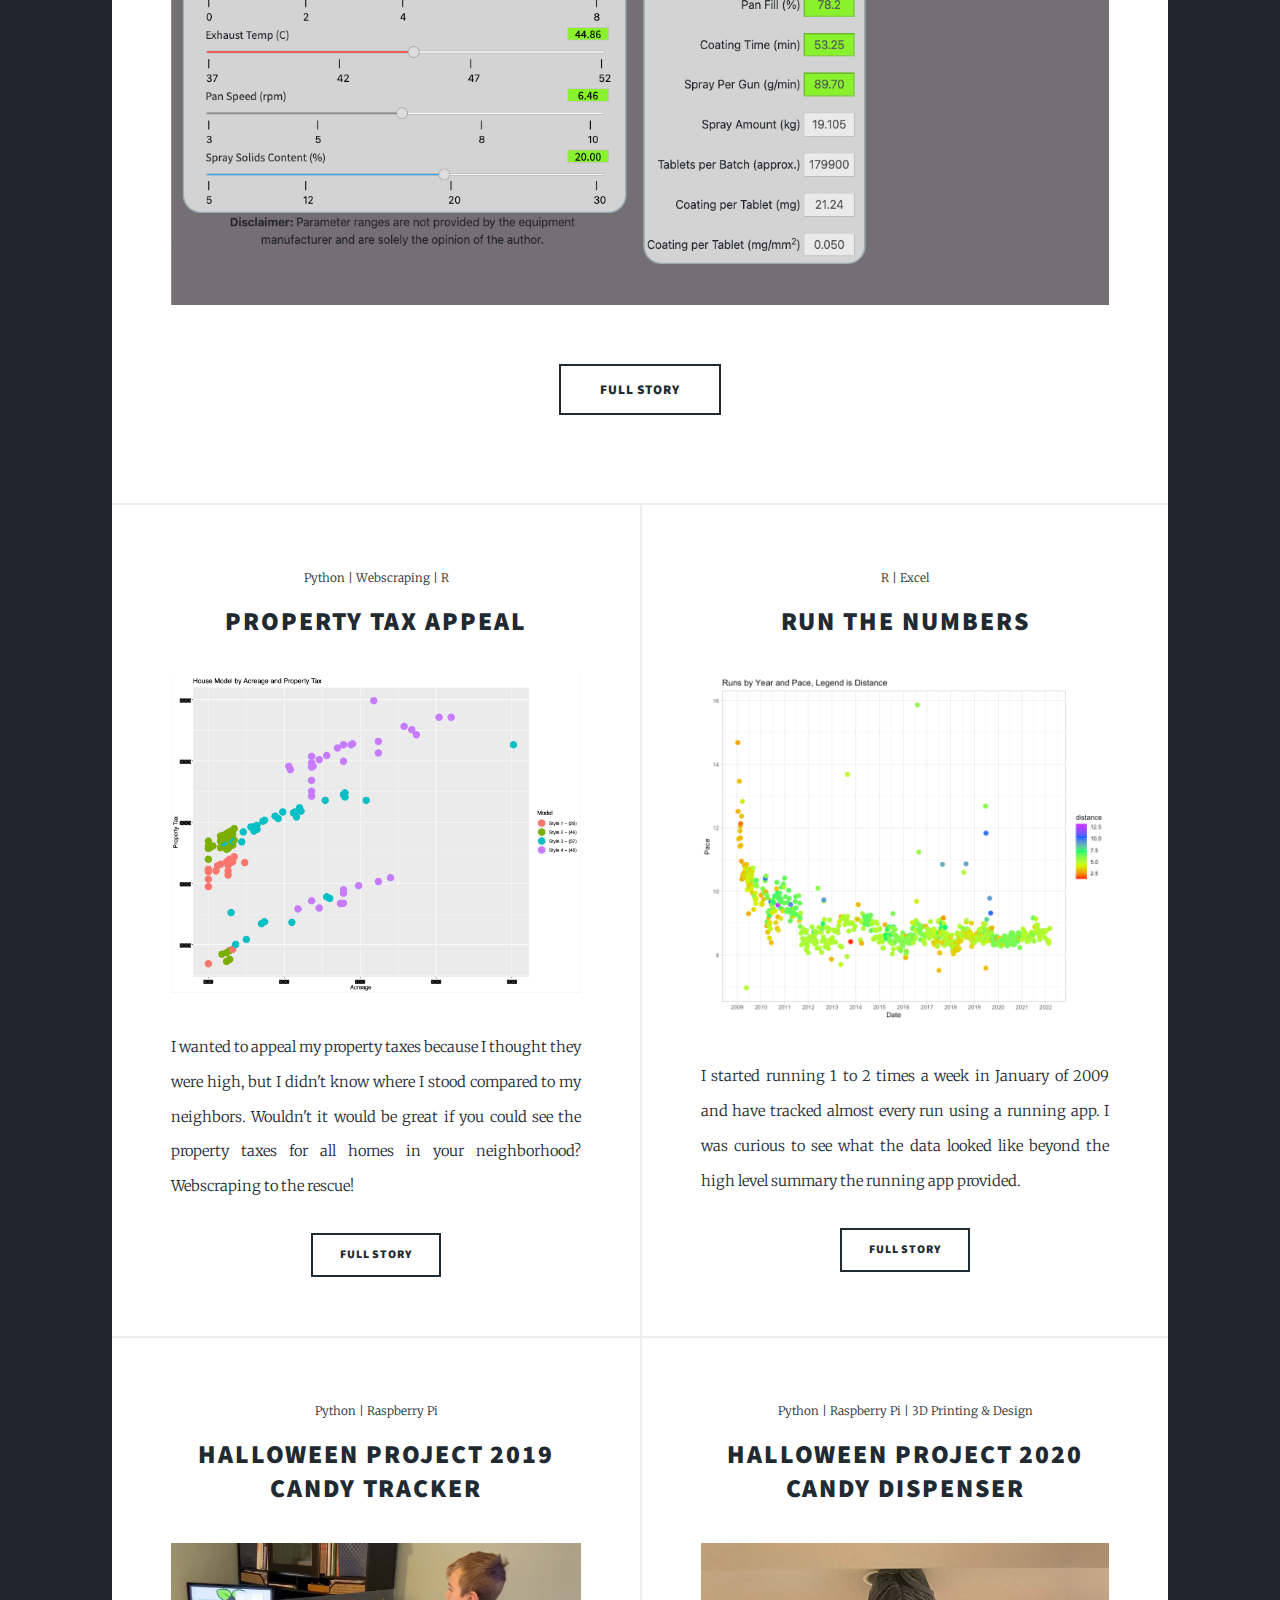
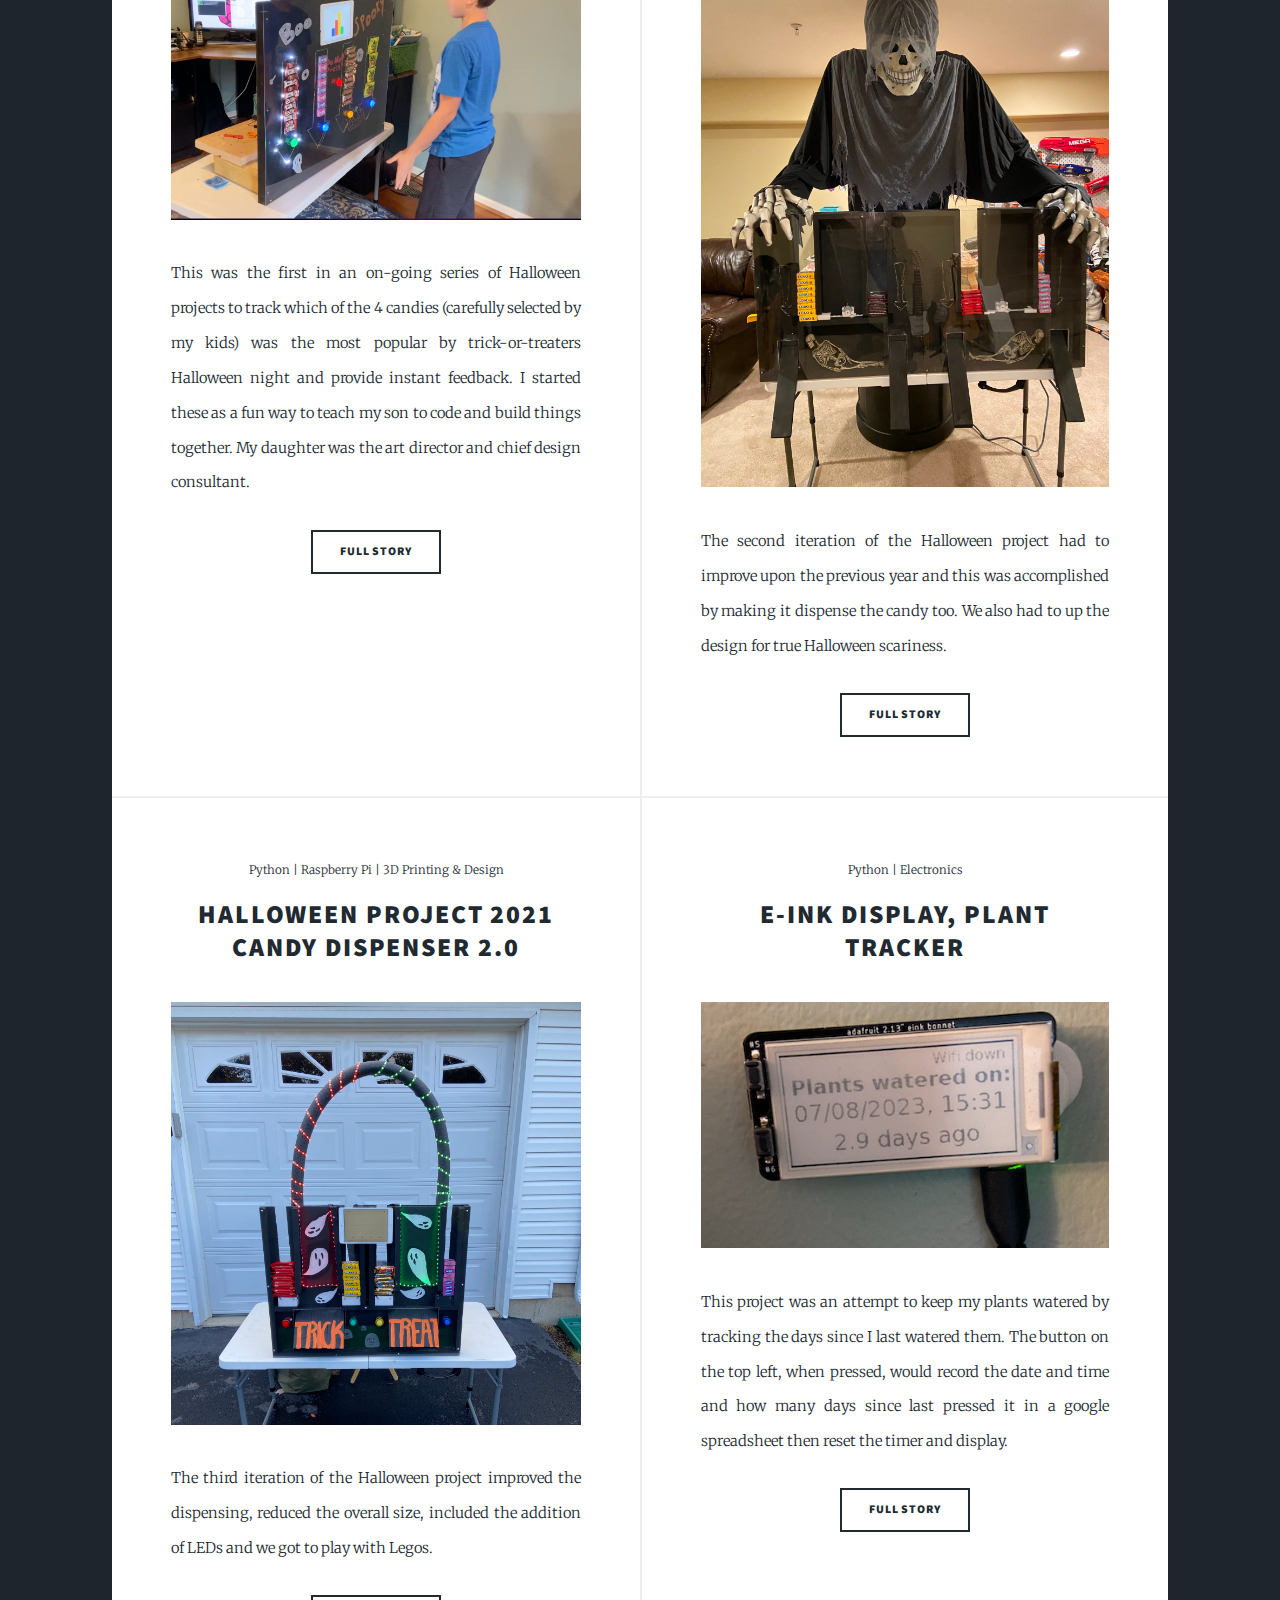
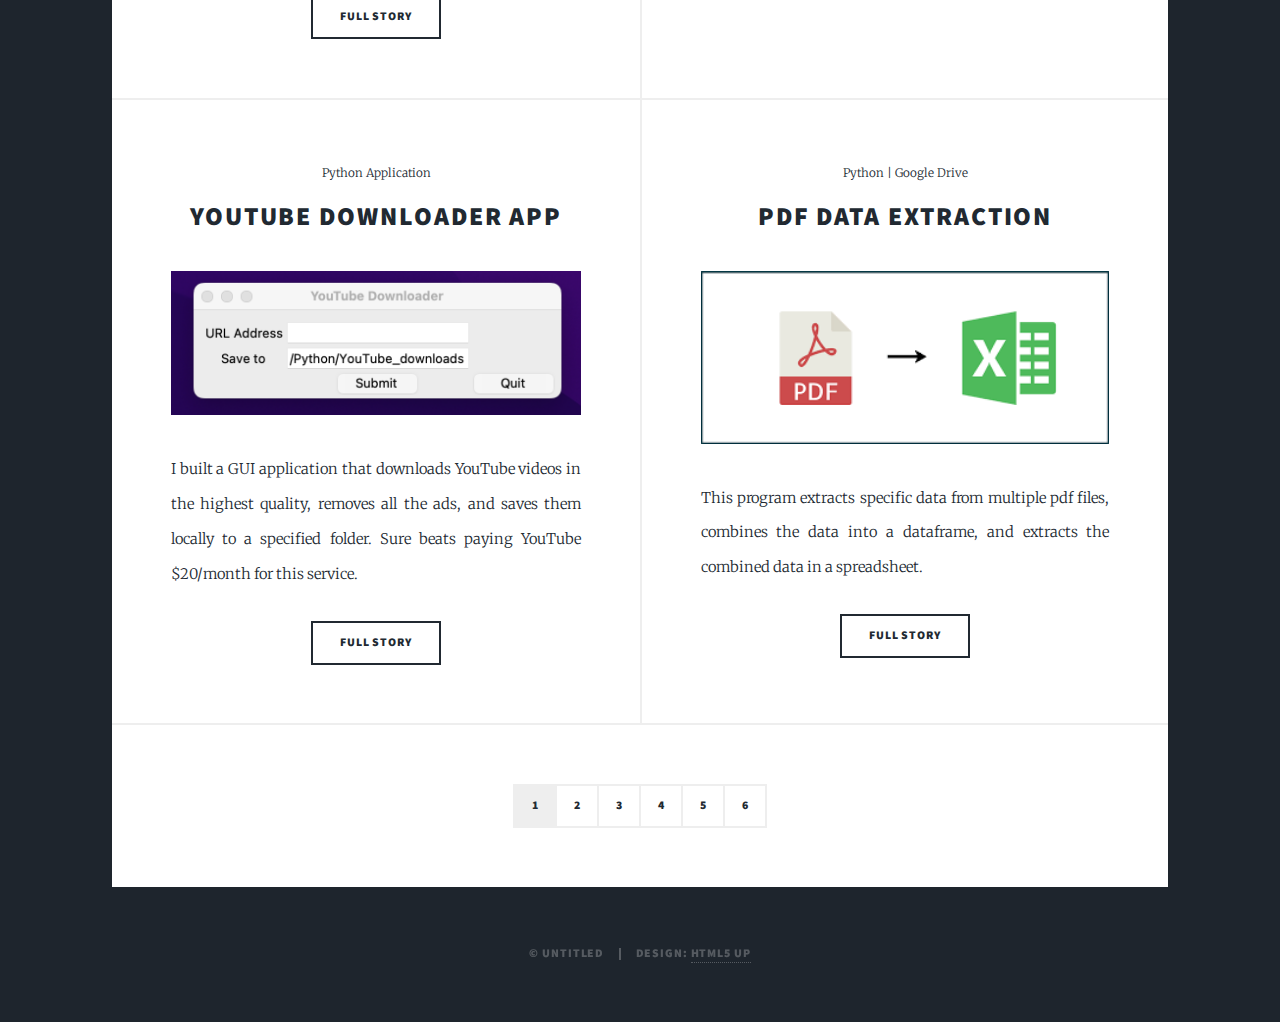
==== commit 0327c879: "Update index.html" ====
--- a/index.html
+++ b/index.html
@@ -128,7 +128,7 @@
 										<h2><a href="eink.html">E-Ink Display, Plant Tracker</a></h2>
 									</header>
 									<a href="eink.html" class="image fit"><img src="images/eink.png" alt="" /></a>
-									<p> This project was an attempt to keep my plants watered by tracking the days since I last watered them. The button on the top left, when pressed would record the date and time and how many days since last pressed it in a google spreadsheet then reset the timer and display.</p>
+									<p> This project was an attempt to keep my plants watered by tracking the days since I last watered them. The button on the top left, when pressed, would record the date and time and how many days since last pressed it in a google spreadsheet then reset the timer and display.</p>
 									<ul class="actions special">
 										<li><a href="eink.html" class="button">Full Story</a></li>
 									</ul>
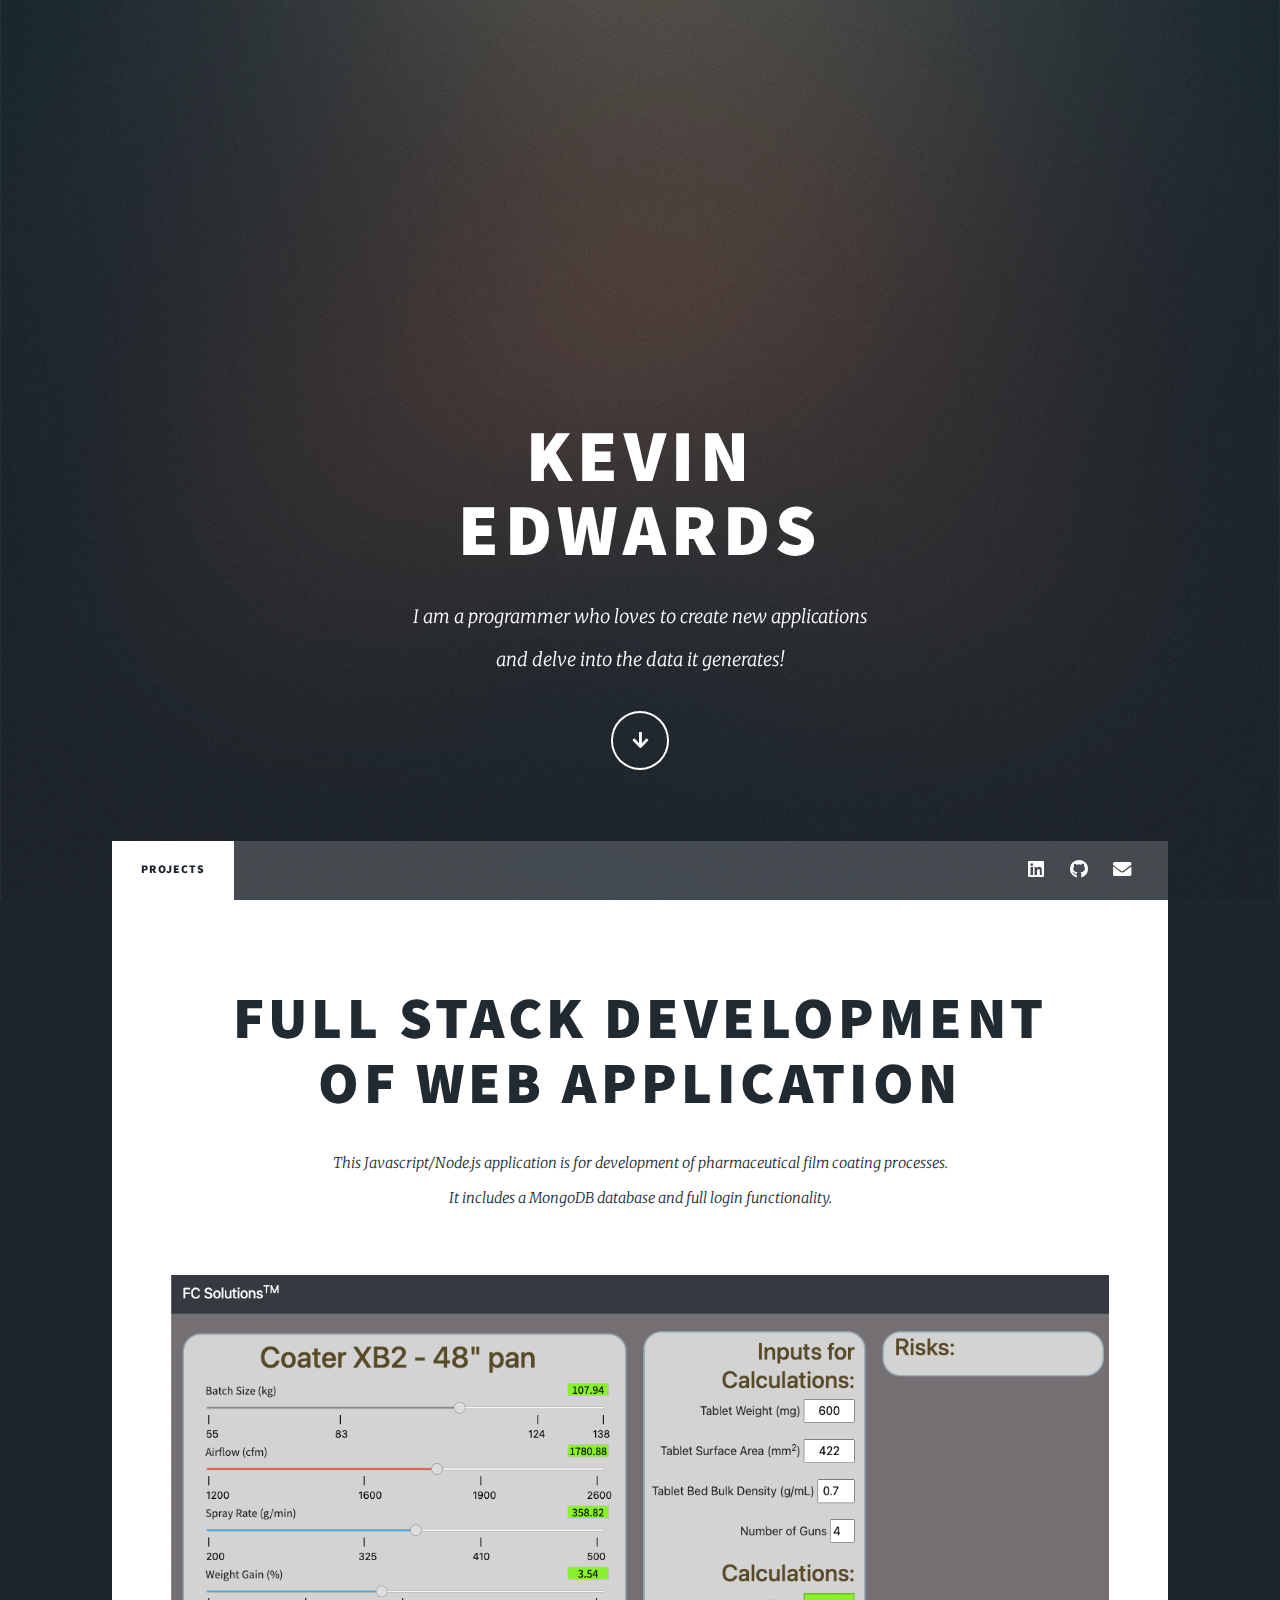
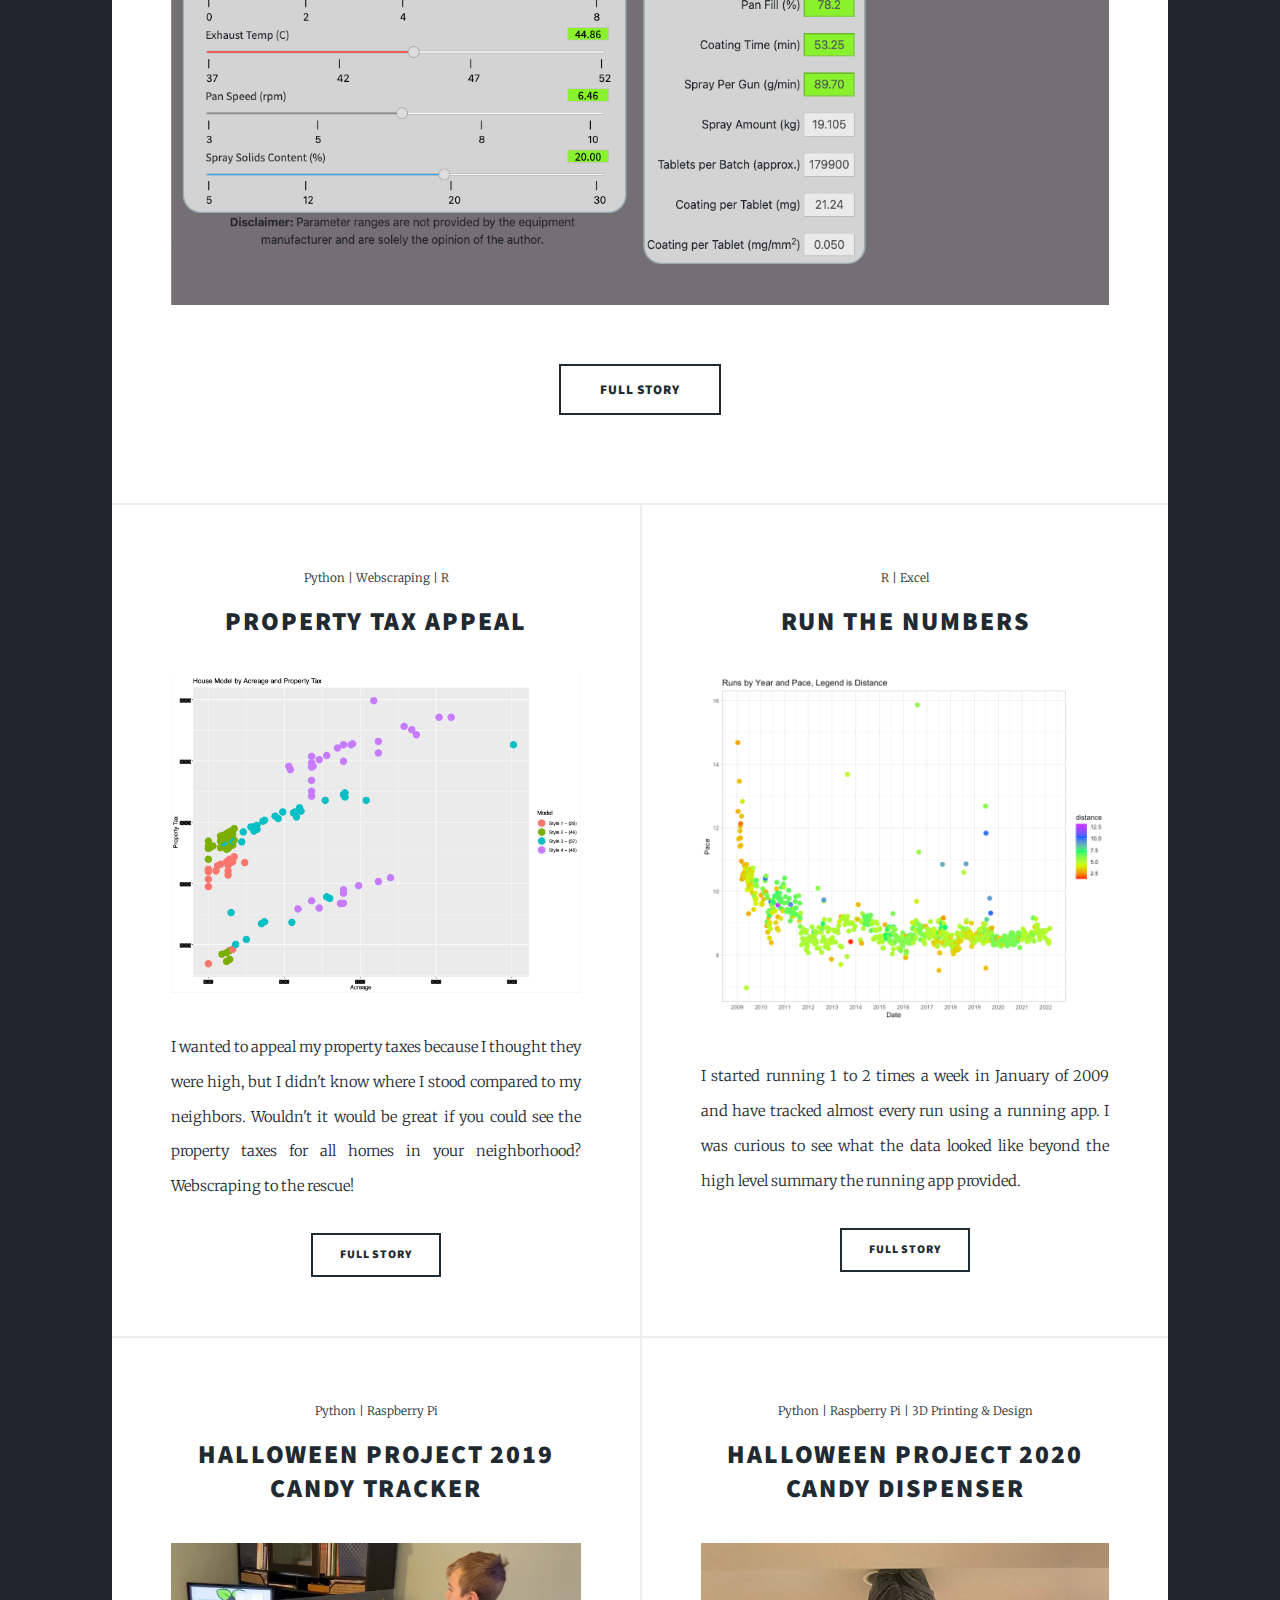
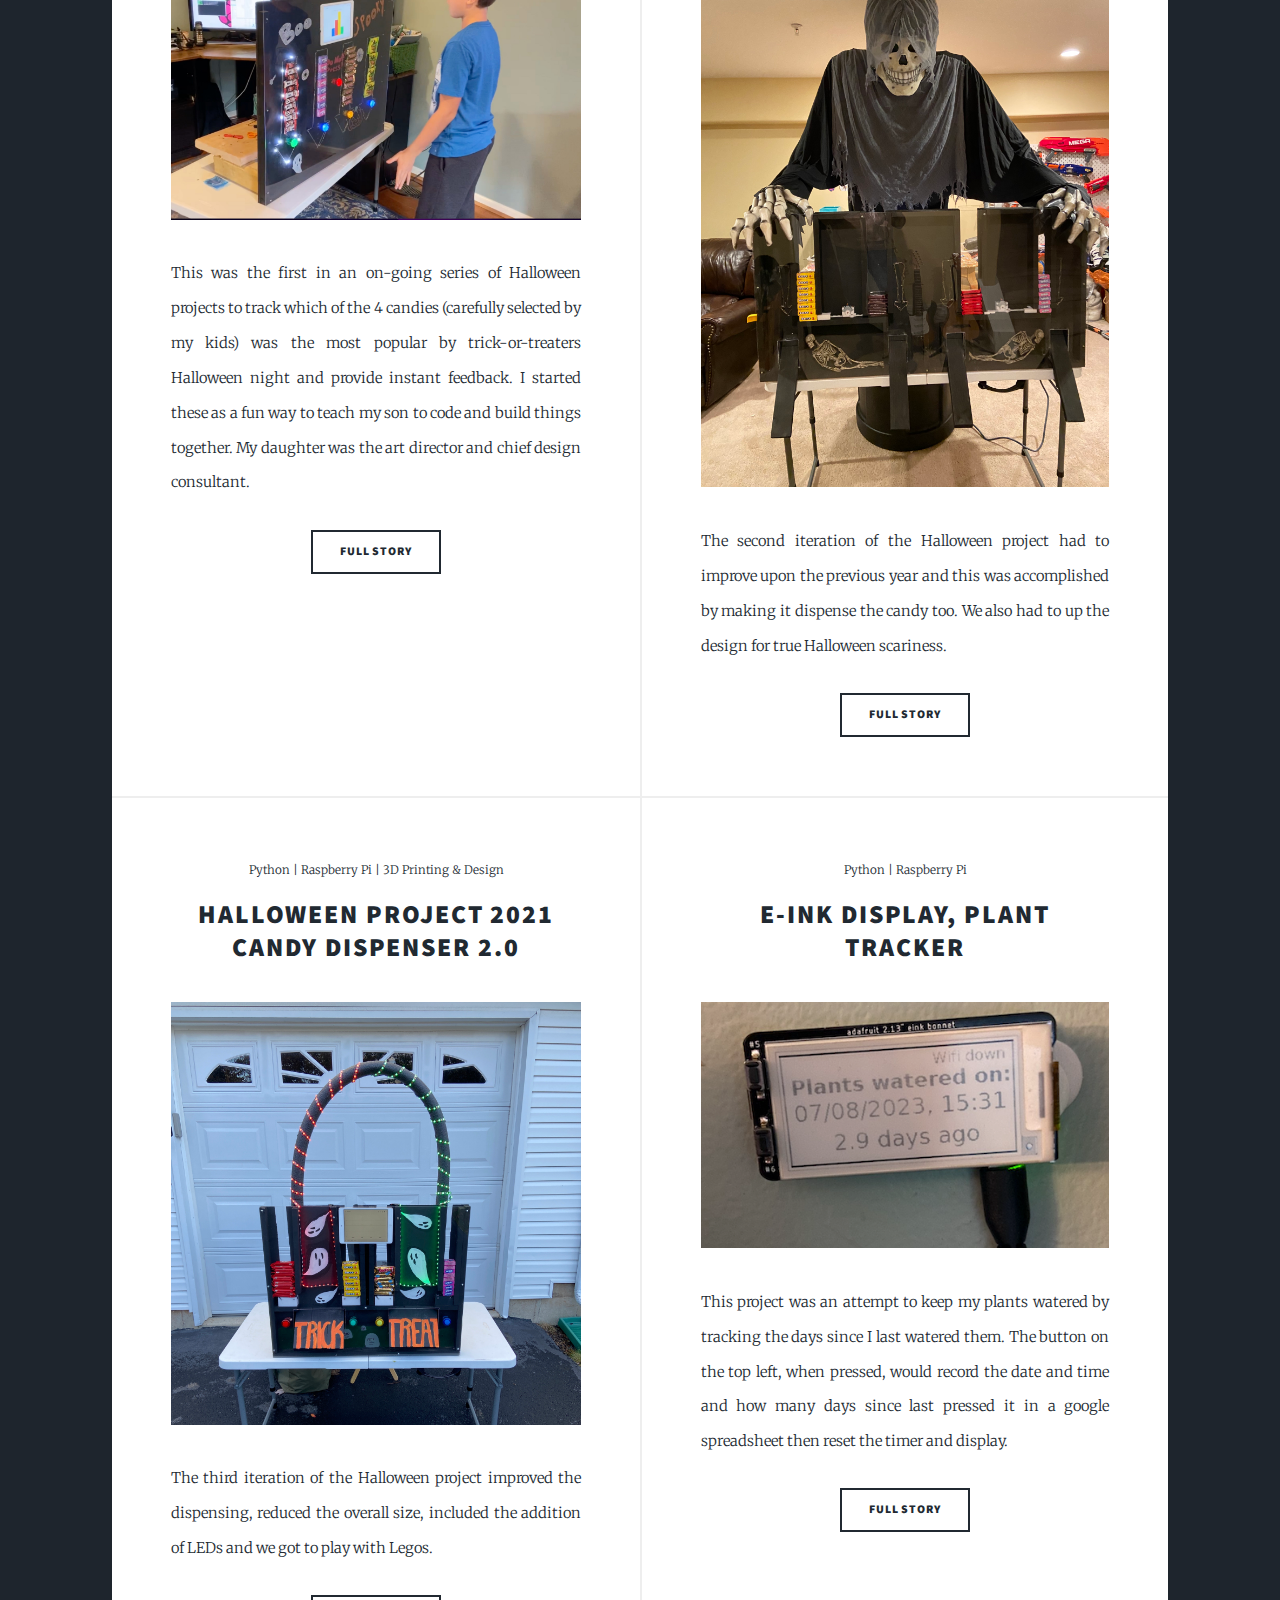
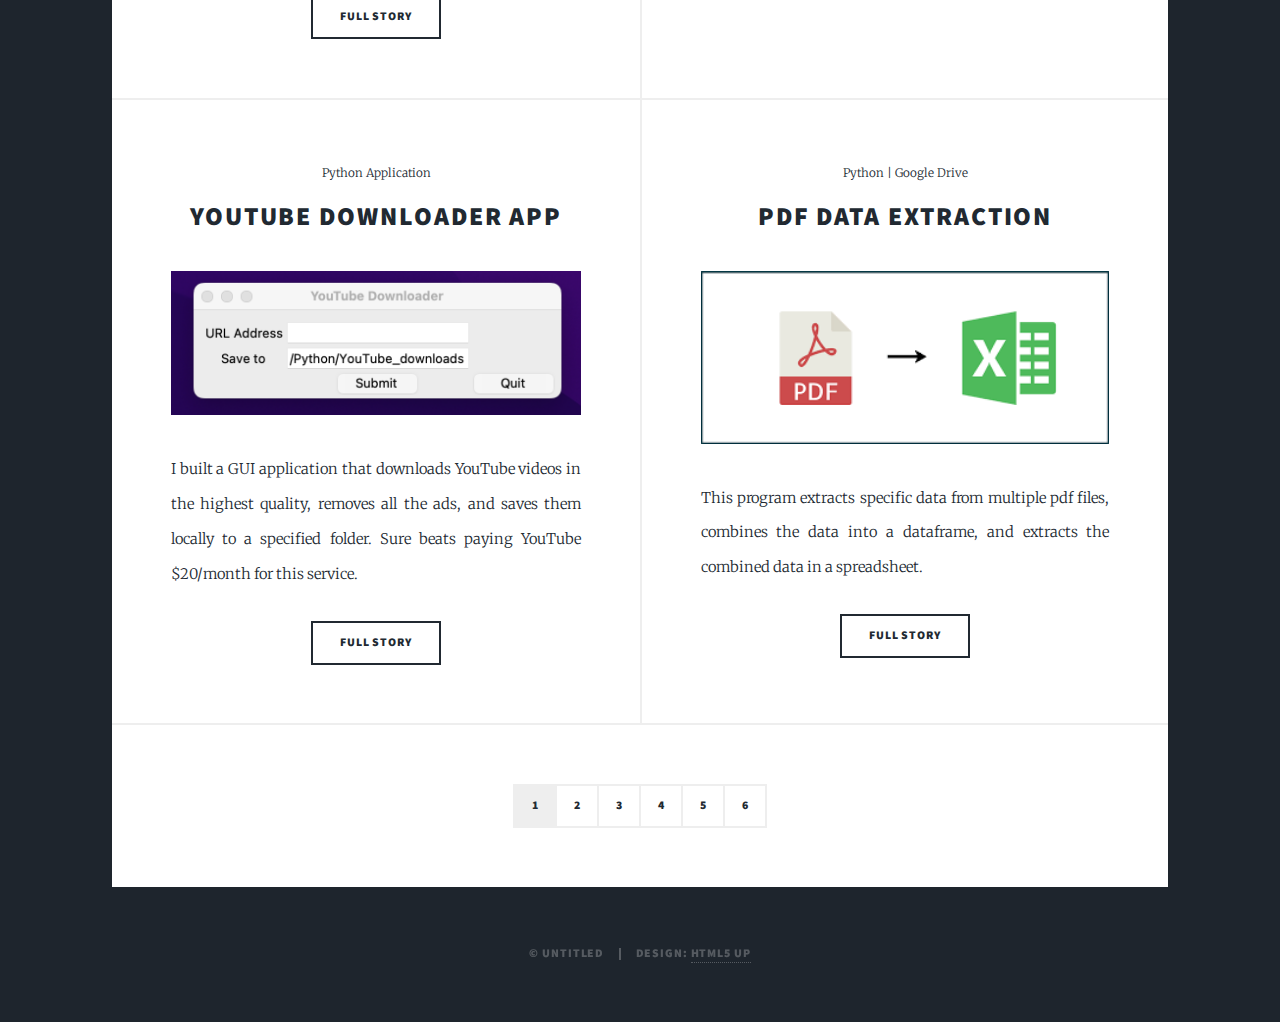
==== commit 65a4b124: "Update index.html" ====
--- a/index.html
+++ b/index.html
@@ -124,7 +124,7 @@
 								</article>
 								<article>
 									<header>
-										<span class="date">Python | Electronics </span>
+										<span class="date">Python | Raspberry Pi </span>
 										<h2><a href="eink.html">E-Ink Display, Plant Tracker</a></h2>
 									</header>
 									<a href="eink.html" class="image fit"><img src="images/eink.png" alt="" /></a>
